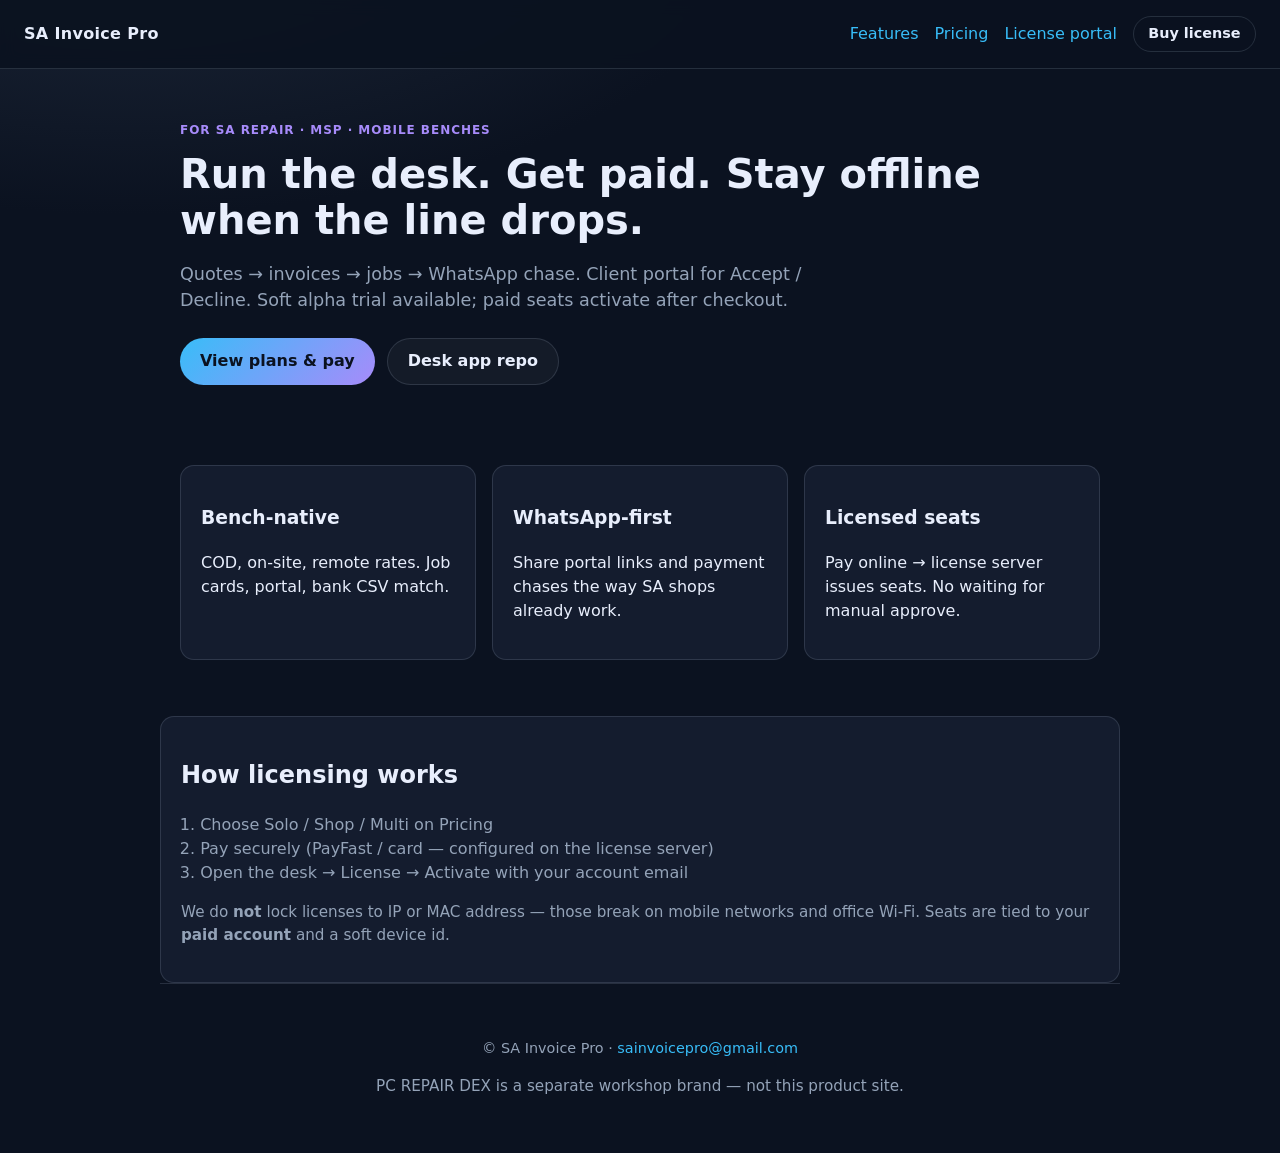
==== index.html @ 4b55625b "feat: SA Invoice Pro marketing site + pricing → payment portal scaffold" ====
<!DOCTYPE html>
<html lang="en-ZA">
<head>
  <meta charset="utf-8" />
  <meta name="viewport" content="width=device-width, initial-scale=1" />
  <title>SA Invoice Pro — Desk software for SA IT &amp; repair shops</title>
  <meta name="description" content="Invoices, jobs, WhatsApp-first collections, client portal. Built for Southern African repair and MSP benches." />
  <link rel="stylesheet" href="styles.css" />
</head>
<body>
  <header class="nav">
    <a class="brand" href="/">SA Invoice Pro</a>
    <nav>
      <a href="#features">Features</a>
      <a href="pricing.html">Pricing</a>
      <a href="https://sa-invoice-license.onrender.com/" rel="noopener">License portal</a>
      <a class="btn btn-sm" href="pricing.html">Buy license</a>
    </nav>
  </header>

  <main>
    <section class="hero">
      <p class="eyebrow">For SA repair · MSP · mobile benches</p>
      <h1>Run the desk. Get paid. Stay offline when the line drops.</h1>
      <p class="lead">
        Quotes → invoices → jobs → WhatsApp chase. Client portal for Accept / Decline.
        Soft alpha trial available; paid seats activate after checkout.
      </p>
      <div class="cta-row">
        <a class="btn btn-primary" href="pricing.html">View plans &amp; pay</a>
        <a class="btn btn-ghost" href="https://github.com/dexter187gold/sa-invoice-pro" rel="noopener">Desk app repo</a>
      </div>
    </section>

    <section id="features" class="grid3">
      <article>
        <h3>Bench-native</h3>
        <p>COD, on-site, remote rates. Job cards, portal, bank CSV match.</p>
      </article>
      <article>
        <h3>WhatsApp-first</h3>
        <p>Share portal links and payment chases the way SA shops already work.</p>
      </article>
      <article>
        <h3>Licensed seats</h3>
        <p>Pay online → license server issues seats. No waiting for manual approve.</p>
      </article>
    </section>

    <section class="band">
      <h2>How licensing works</h2>
      <ol class="steps">
        <li>Choose Solo / Shop / Multi on Pricing</li>
        <li>Pay securely (PayFast / card — configured on the license server)</li>
        <li>Open the desk → License → Activate with your account email</li>
      </ol>
      <p class="muted">We do <strong>not</strong> lock licenses to IP or MAC address — those break on mobile networks and office Wi‑Fi. Seats are tied to your <strong>paid account</strong> and a soft device id.</p>
    </section>
  </main>

  <footer>
    <p>© SA Invoice Pro · <a href="mailto:sainvoicepro@gmail.com">sainvoicepro@gmail.com</a></p>
    <p class="muted">PC REPAIR DEX is a separate workshop brand — not this product site.</p>
  </footer>
</body>
</html>
---- styles.css ----
:root {
  --bg: #0b1220;
  --card: #141c2e;
  --text: #e8eefc;
  --muted: #94a3b8;
  --accent: #38bdf8;
  --accent2: #a78bfa;
  --ok: #34d399;
  --border: rgba(148, 163, 184, 0.2);
  --radius: 14px;
  font-family: "Segoe UI", system-ui, -apple-system, sans-serif;
}
* { box-sizing: border-box; }
body {
  margin: 0;
  background: radial-gradient(1200px 600px at 10% -10%, #1e293b 0%, var(--bg) 55%);
  color: var(--text);
  line-height: 1.5;
  min-height: 100vh;
}
a { color: var(--accent); text-decoration: none; }
a:hover { text-decoration: underline; }
.nav {
  display: flex;
  justify-content: space-between;
  align-items: center;
  padding: 1rem 1.5rem;
  border-bottom: 1px solid var(--border);
  position: sticky;
  top: 0;
  background: rgba(11, 18, 32, 0.9);
  backdrop-filter: blur(8px);
  z-index: 10;
}
.brand { font-weight: 800; color: var(--text); letter-spacing: 0.02em; }
.nav nav { display: flex; gap: 1rem; align-items: center; flex-wrap: wrap; }
.hero, .pricing, .band, .grid3, footer {
  max-width: 960px;
  margin: 0 auto;
  padding: 2.5rem 1.25rem;
}
.eyebrow { color: var(--accent2); font-weight: 600; text-transform: uppercase; font-size: 0.75rem; letter-spacing: 0.08em; }
h1 { font-size: clamp(1.75rem, 4vw, 2.5rem); line-height: 1.15; margin: 0.5rem 0 1rem; }
.lead { color: var(--muted); font-size: 1.1rem; max-width: 40rem; }
.cta-row { display: flex; gap: 0.75rem; flex-wrap: wrap; margin-top: 1.5rem; }
.btn {
  display: inline-flex; align-items: center; justify-content: center;
  border-radius: 999px; padding: 0.65rem 1.25rem; font-weight: 700;
  border: 1px solid var(--border); cursor: pointer; color: var(--text);
  background: transparent; text-decoration: none;
}
.btn:hover { text-decoration: none; filter: brightness(1.08); }
.btn-primary { background: linear-gradient(135deg, var(--accent), var(--accent2)); border: none; color: #0b1220; }
.btn-ghost { background: rgba(255,255,255,0.04); }
.btn-sm { padding: 0.4rem 0.9rem; font-size: 0.9rem; }
.grid3 {
  display: grid;
  grid-template-columns: repeat(auto-fit, minmax(200px, 1fr));
  gap: 1rem;
}
.grid3 article, .plan, .band {
  background: var(--card);
  border: 1px solid var(--border);
  border-radius: var(--radius);
  padding: 1.25rem;
}
.band { margin-top: 1rem; }
.steps { padding-left: 1.2rem; color: var(--muted); }
.muted { color: var(--muted); font-size: 0.95rem; }
.center { text-align: center; }
.plans {
  display: grid;
  grid-template-columns: repeat(auto-fit, minmax(220px, 1fr));
  gap: 1rem;
  margin: 2rem 0;
}
.plan { position: relative; }
.plan.recommended { border-color: var(--ok); box-shadow: 0 0 0 1px rgba(52, 211, 153, 0.25); }
.badge {
  position: absolute; top: 0.75rem; right: 0.75rem;
  background: rgba(52, 211, 153, 0.2); color: var(--ok);
  font-size: 0.7rem; font-weight: 800; padding: 0.2rem 0.5rem; border-radius: 999px;
}
.price { font-size: 1.75rem; font-weight: 800; margin: 0.5rem 0; }
.price span { font-size: 0.9rem; color: var(--muted); font-weight: 600; }
.plan ul { color: var(--muted); padding-left: 1.1rem; min-height: 6rem; }
.plan .btn { width: 100%; margin-top: 0.5rem; }
footer { border-top: 1px solid var(--border); text-align: center; color: var(--muted); font-size: 0.9rem; }
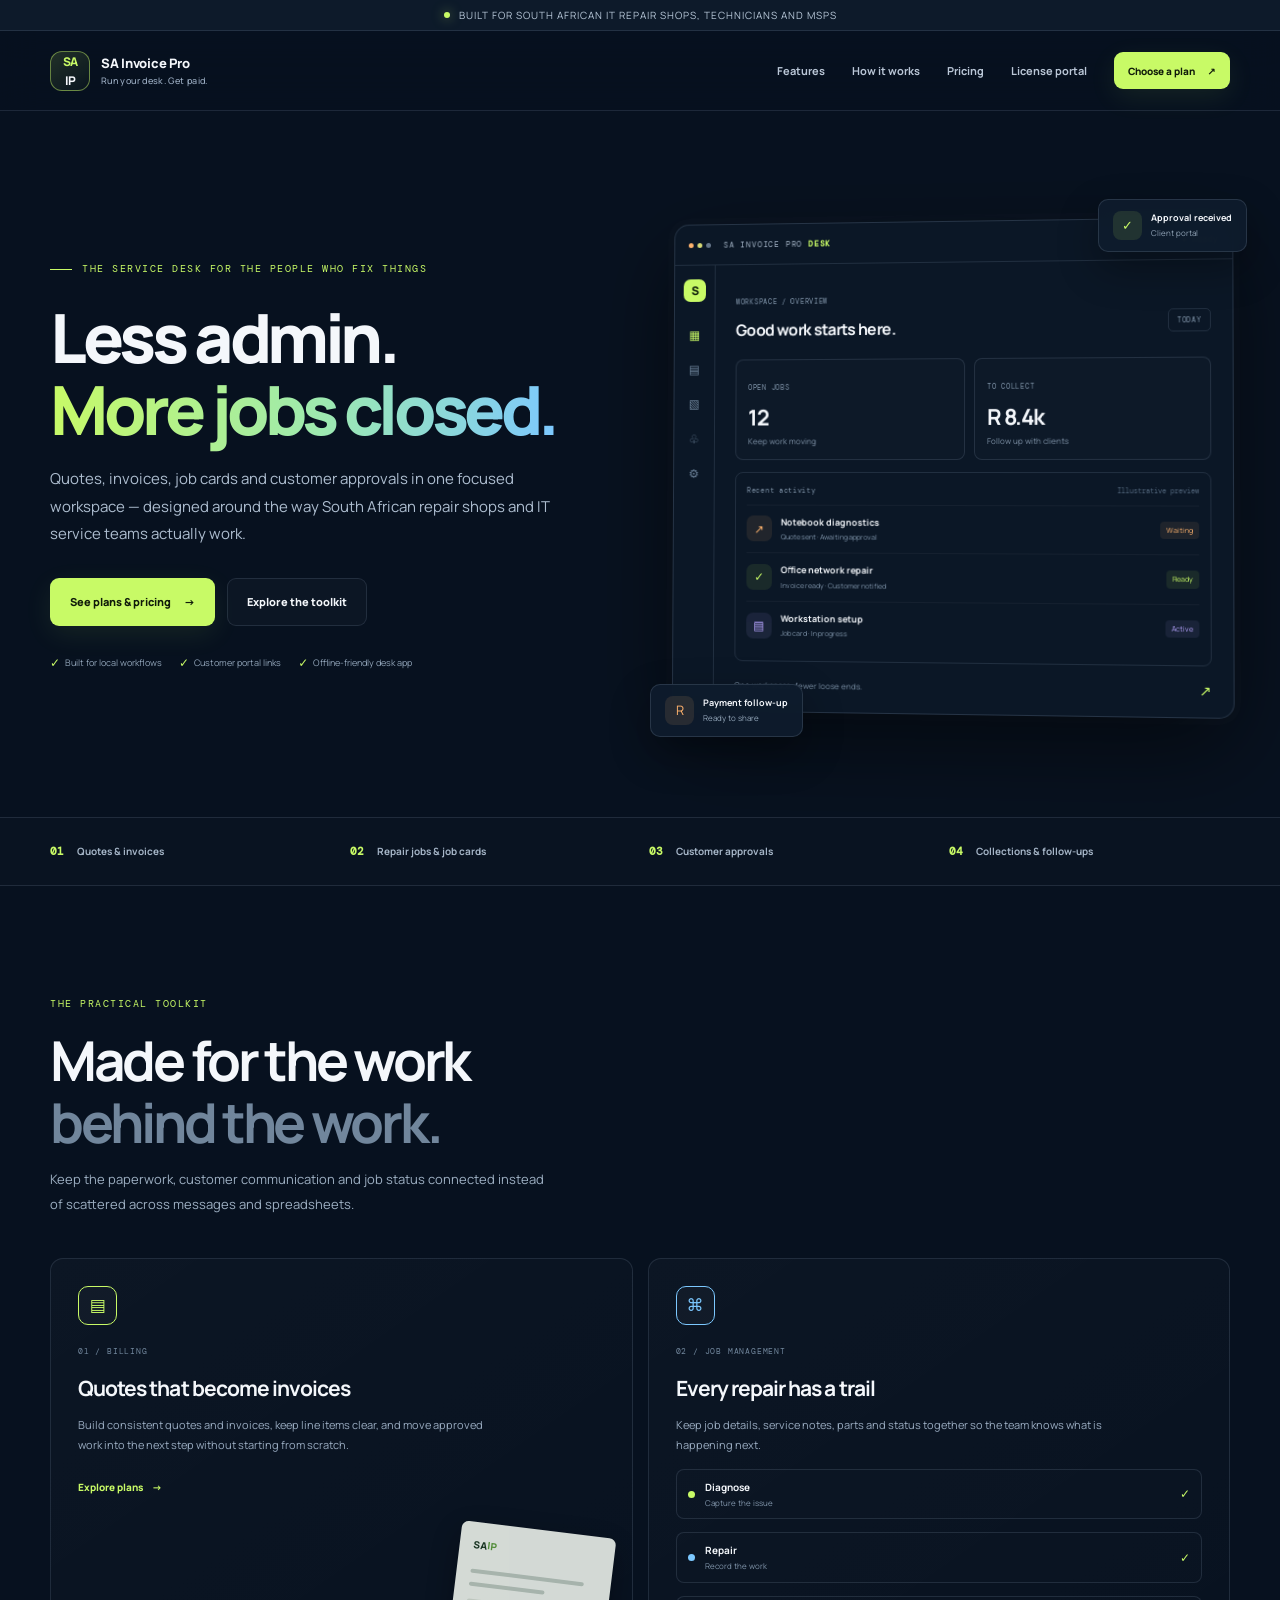
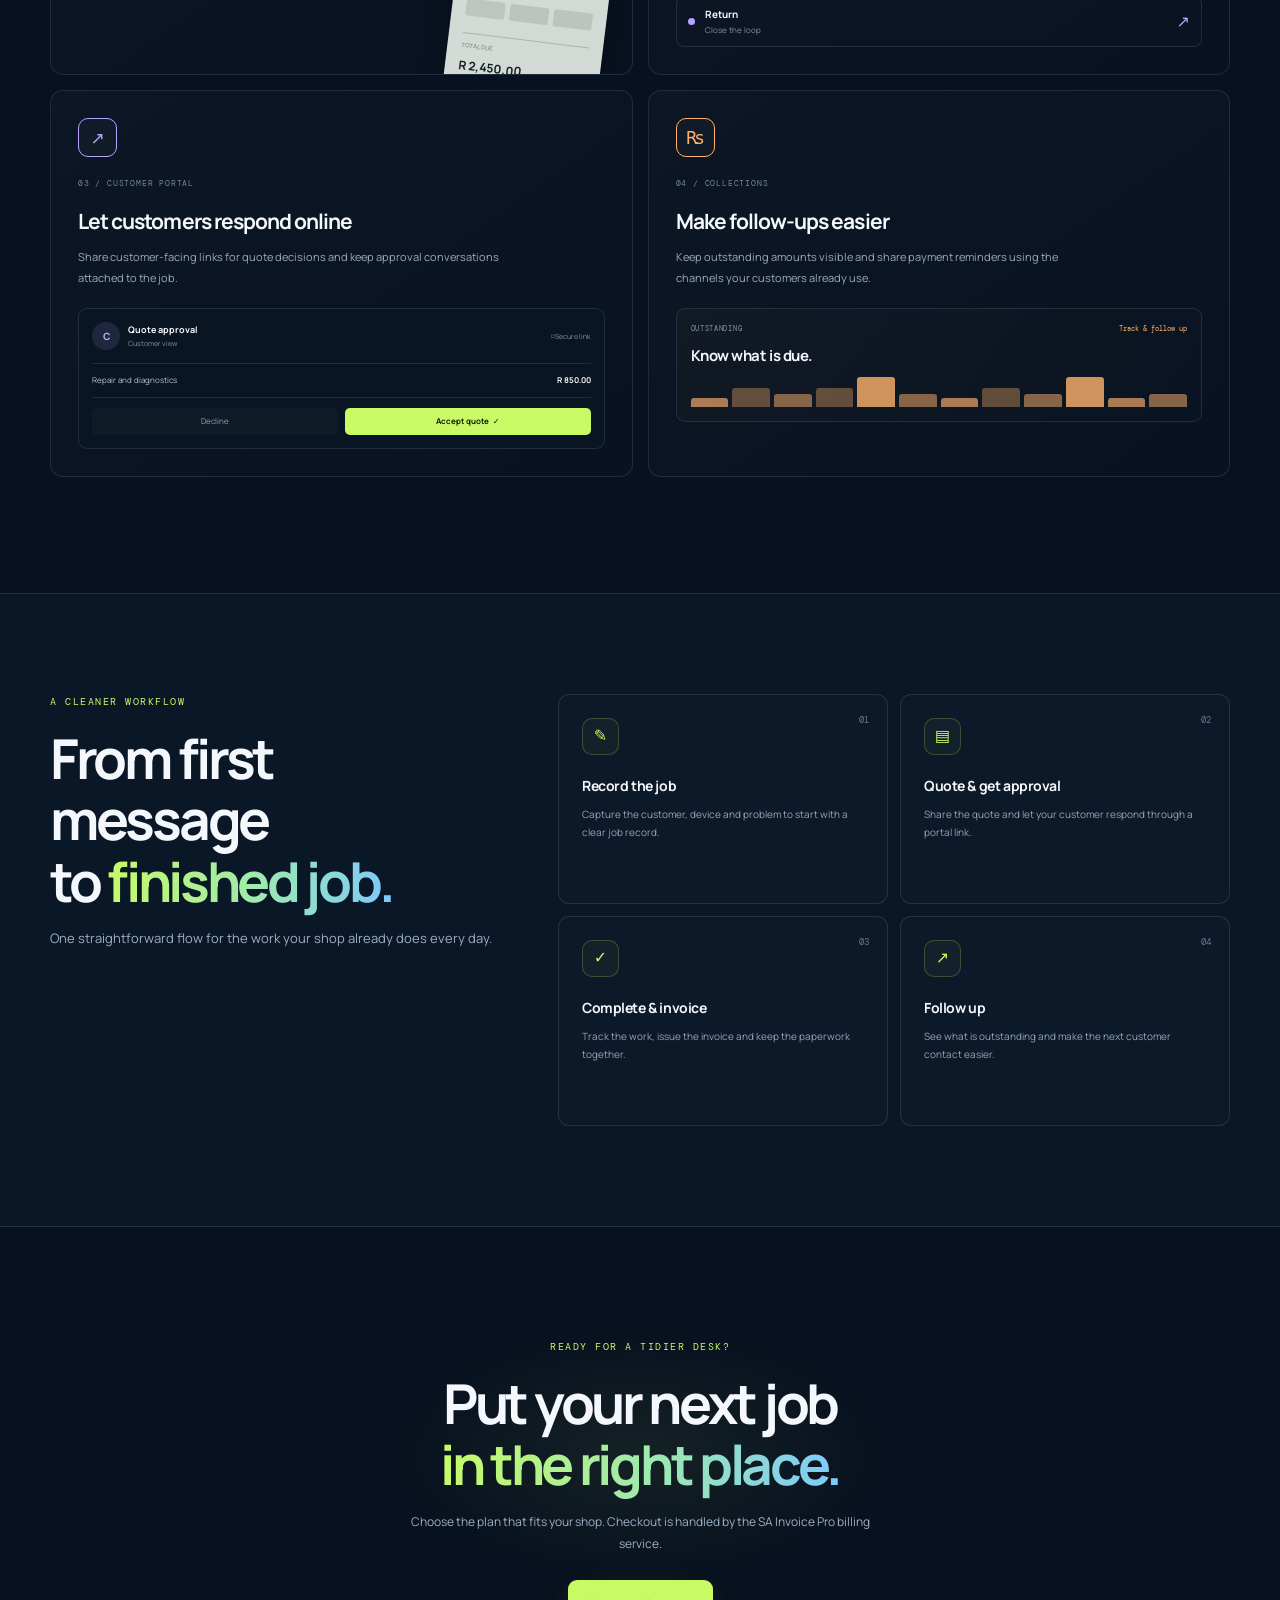
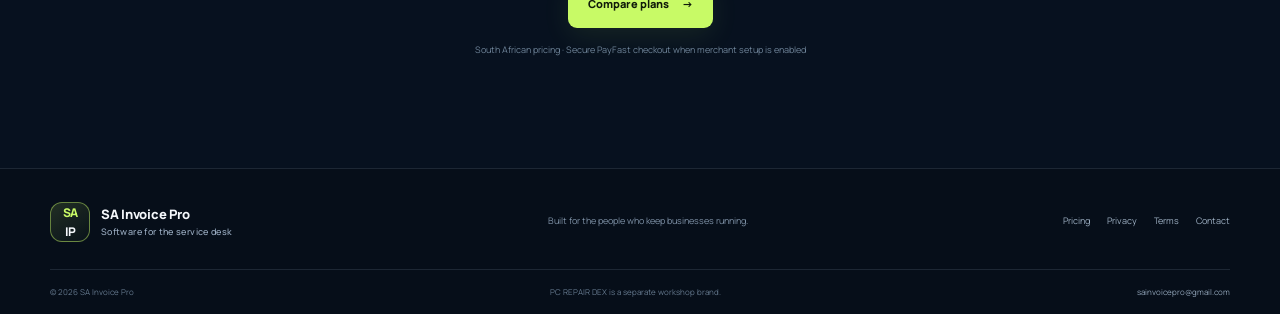
==== commit e43ebc18: "feat(website): rebuild marketing site and PayFast checkout flow" ====
--- a/index.html
+++ b/index.html
@@ -1,66 +1,68 @@
-<!DOCTYPE html>
+<!doctype html>
 <html lang="en-ZA">
 <head>
-  <meta charset="utf-8" />
-  <meta name="viewport" content="width=device-width, initial-scale=1" />
-  <title>SA Invoice Pro — Desk software for SA IT &amp; repair shops</title>
-  <meta name="description" content="Invoices, jobs, WhatsApp-first collections, client portal. Built for Southern African repair and MSP benches." />
-  <link rel="stylesheet" href="styles.css" />
+  <meta charset="utf-8">
+  <meta name="viewport" content="width=device-width, initial-scale=1">
+  <meta name="theme-color" content="#07111f">
+  <title>SA Invoice Pro — Invoicing and job management for South African IT businesses</title>
+  <meta name="description" content="Quotes, invoices, repair jobs, client approvals and payment follow-ups in one practical desk app for South African IT repair shops and MSPs.">
+  <meta property="og:title" content="SA Invoice Pro — Run your desk. Get paid.">
+  <meta property="og:description" content="Invoicing and job management built for South African repair shops, technicians and MSPs.">
+  <link rel="canonical" href="https://sa-invoice.pages.dev/">
+  <link rel="stylesheet" href="styles.css">
+  <script defer src="site.js"></script>
 </head>
 <body>
-  <header class="nav">
-    <a class="brand" href="/">SA Invoice Pro</a>
-    <nav>
-      <a href="#features">Features</a>
-      <a href="pricing.html">Pricing</a>
-      <a href="https://sa-invoice-license.onrender.com/" rel="noopener">License portal</a>
-      <a class="btn btn-sm" href="pricing.html">Buy license</a>
+  <div class="announcement"><span class="pulse"></span> Built for South African IT repair shops, technicians and MSPs</div>
+  <header class="site-header">
+    <a class="brand" href="/" aria-label="SA Invoice Pro home"><span class="brand-mark">SA<span>IP</span></span><span class="brand-copy">SA Invoice Pro<small>Run your desk. Get paid.</small></span></a>
+    <button class="menu-toggle" aria-label="Open navigation" aria-expanded="false" aria-controls="site-nav">☰</button>
+    <nav class="site-nav" id="site-nav">
+      <a href="#features">Features</a><a href="#workflow">How it works</a><a href="pricing.html">Pricing</a>
+      <a href="https://sa-invoice-license.onrender.com/" target="_blank" rel="noopener">License portal</a>
+      <a class="button button-small button-primary" href="pricing.html">Choose a plan <span aria-hidden="true">↗</span></a>
     </nav>
   </header>
-
   <main>
-    <section class="hero">
-      <p class="eyebrow">For SA repair · MSP · mobile benches</p>
-      <h1>Run the desk. Get paid. Stay offline when the line drops.</h1>
-      <p class="lead">
-        Quotes → invoices → jobs → WhatsApp chase. Client portal for Accept / Decline.
-        Soft alpha trial available; paid seats activate after checkout.
-      </p>
-      <div class="cta-row">
-        <a class="btn btn-primary" href="pricing.html">View plans &amp; pay</a>
-        <a class="btn btn-ghost" href="https://github.com/dexter187gold/sa-invoice-pro" rel="noopener">Desk app repo</a>
+    <section class="hero section-wrap">
+      <div class="hero-copy">
+        <div class="eyebrow"><span class="eyebrow-line"></span> The service desk for the people who fix things</div>
+        <h1>Less admin.<br><span class="gradient-text">More jobs closed.</span></h1>
+        <p class="hero-lead">Quotes, invoices, job cards and customer approvals in one focused workspace — designed around the way South African repair shops and IT service teams actually work.</p>
+        <div class="hero-actions"><a class="button button-primary" href="pricing.html">See plans &amp; pricing <span aria-hidden="true">→</span></a><a class="button button-secondary" href="#features">Explore the toolkit</a></div>
+        <div class="trust-row"><span><i class="check">✓</i> Built for local workflows</span><span><i class="check">✓</i> Customer portal links</span><span><i class="check">✓</i> Offline-friendly desk app</span></div>
+      </div>
+      <div class="hero-visual" aria-label="Illustration of the SA Invoice Pro workflow">
+        <div class="visual-glow"></div>
+        <div class="dashboard-window">
+          <div class="window-top"><div class="window-dots"><i></i><i></i><i></i></div><span>SA INVOICE PRO <b>DESK</b></span><span class="online-dot">● Ready</span></div>
+          <div class="dashboard-body">
+            <div class="dash-sidebar"><div class="mini-logo">S</div><span class="side-active">▦</span><span>▤</span><span>▧</span><span>♧</span><span>⚙</span></div>
+            <div class="dash-content">
+              <div class="dash-heading"><div><small>WORKSPACE / OVERVIEW</small><h3>Good work starts here.</h3></div><span class="dash-date">TODAY</span></div>
+              <div class="metric-grid"><div class="metric"><small>OPEN JOBS</small><strong>12</strong><span class="metric-note">Keep work moving</span></div><div class="metric"><small>TO COLLECT</small><strong>R 8.4k</strong><span class="metric-note">Follow up with clients</span></div></div>
+              <div class="job-panel"><div class="job-panel-title">Recent activity <span>Illustrative preview</span></div><div class="job-row"><span class="job-icon">↗</span><div><b>Notebook diagnostics</b><small>Quote sent · Awaiting approval</small></div><span class="status-pill status-wait">Waiting</span></div><div class="job-row"><span class="job-icon job-icon-green">✓</span><div><b>Office network repair</b><small>Invoice ready · Customer notified</small></div><span class="status-pill status-done">Ready</span></div><div class="job-row"><span class="job-icon job-icon-purple">▤</span><div><b>Workstation setup</b><small>Job card · In progress</small></div><span class="status-pill status-live">Active</span></div></div>
+              <div class="dash-footer"><span>One workspace, fewer loose ends.</span><span class="footer-spark">↗</span></div>
+            </div>
+          </div>
+        </div>
+        <div class="floating-note note-top"><span class="float-icon">✓</span><span><b>Approval received</b><small>Client portal</small></span></div>
+        <div class="floating-note note-bottom"><span class="float-icon float-icon-orange">R</span><span><b>Payment follow-up</b><small>Ready to share</small></span></div>
       </div>
     </section>
-
-    <section id="features" class="grid3">
-      <article>
-        <h3>Bench-native</h3>
-        <p>COD, on-site, remote rates. Job cards, portal, bank CSV match.</p>
-      </article>
-      <article>
-        <h3>WhatsApp-first</h3>
-        <p>Share portal links and payment chases the way SA shops already work.</p>
-      </article>
-      <article>
-        <h3>Licensed seats</h3>
-        <p>Pay online → license server issues seats. No waiting for manual approve.</p>
-      </article>
+    <section class="proof-strip"><div><strong>01</strong><span>Quotes &amp; invoices</span></div><div><strong>02</strong><span>Repair jobs &amp; job cards</span></div><div><strong>03</strong><span>Customer approvals</span></div><div><strong>04</strong><span>Collections &amp; follow-ups</span></div></section>
+    <section class="section-wrap section-block" id="features">
+      <div class="section-heading"><div class="eyebrow">The practical toolkit</div><h2>Made for the work<br><span class="muted-heading">behind the work.</span></h2><p>Keep the paperwork, customer communication and job status connected instead of scattered across messages and spreadsheets.</p></div>
+      <div class="feature-grid">
+        <article class="feature-card feature-featured"><div class="feature-icon icon-lime">▤</div><div class="feature-kicker">01 / BILLING</div><h3>Quotes that become invoices</h3><p>Build consistent quotes and invoices, keep line items clear, and move approved work into the next step without starting from scratch.</p><a href="pricing.html">Explore plans <span>→</span></a><div class="feature-art invoice-art"><div class="invoice-paper"><div class="paper-brand">SA<span>IP</span></div><div class="paper-line long"></div><div class="paper-line"></div><div class="paper-row"><i></i><i></i><i></i></div><div class="paper-total"><small>TOTAL DUE</small><b>R 2,450.00</b></div></div></div></article>
+        <article class="feature-card"><div class="feature-icon icon-blue">⌘</div><div class="feature-kicker">02 / JOB MANAGEMENT</div><h3>Every repair has a trail</h3><p>Keep job details, service notes, parts and status together so the team knows what is happening next.</p><div class="mini-workflow"><span class="workflow-dot"></span><div><b>Diagnose</b><small>Capture the issue</small></div><span class="workflow-check">✓</span></div><div class="mini-workflow"><span class="workflow-dot dot-blue"></span><div><b>Repair</b><small>Record the work</small></div><span class="workflow-check">✓</span></div><div class="mini-workflow"><span class="workflow-dot dot-purple"></span><div><b>Return</b><small>Close the loop</small></div><span class="workflow-arrow">↗</span></div></article>
+        <article class="feature-card"><div class="feature-icon icon-purple">↗</div><div class="feature-kicker">03 / CUSTOMER PORTAL</div><h3>Let customers respond online</h3><p>Share customer-facing links for quote decisions and keep approval conversations attached to the job.</p><div class="portal-preview"><div class="portal-top"><span class="portal-avatar">C</span><div><b>Quote approval</b><small>Customer view</small></div><span class="portal-lock">⌑ Secure link</span></div><div class="portal-choice"><span>Repair and diagnostics</span><b>R 850.00</b></div><div class="portal-buttons"><span>Decline</span><strong>Accept quote&nbsp; ✓</strong></div></div></article>
+        <article class="feature-card"><div class="feature-icon icon-orange">₨</div><div class="feature-kicker">04 / COLLECTIONS</div><h3>Make follow-ups easier</h3><p>Keep outstanding amounts visible and share payment reminders using the channels your customers already use.</p><div class="collection-card"><div class="collection-label"><span>OUTSTANDING</span><span class="collection-trend">Track &amp; follow up</span></div><b>Know what is due.</b><div class="collection-bars"><i></i><i></i><i></i><i></i><i></i><i></i><i></i><i></i><i></i><i></i><i></i><i></i></div></div></article>
+      </div>
     </section>
-
-    <section class="band">
-      <h2>How licensing works</h2>
-      <ol class="steps">
-        <li>Choose Solo / Shop / Multi on Pricing</li>
-        <li>Pay securely (PayFast / card — configured on the license server)</li>
-        <li>Open the desk → License → Activate with your account email</li>
-      </ol>
-      <p class="muted">We do <strong>not</strong> lock licenses to IP or MAC address — those break on mobile networks and office Wi‑Fi. Seats are tied to your <strong>paid account</strong> and a soft device id.</p>
-    </section>
+    <section class="workflow-section" id="workflow"><div class="section-wrap workflow-inner"><div class="section-heading"><div class="eyebrow">A cleaner workflow</div><h2>From first message<br>to <span class="gradient-text">finished job.</span></h2><p>One straightforward flow for the work your shop already does every day.</p></div><div class="workflow-steps"><article><span class="step-number">01</span><div class="step-icon">✎</div><h3>Record the job</h3><p>Capture the customer, device and problem to start with a clear job record.</p></article><article><span class="step-number">02</span><div class="step-icon">▤</div><h3>Quote &amp; get approval</h3><p>Share the quote and let your customer respond through a portal link.</p></article><article><span class="step-number">03</span><div class="step-icon">✓</div><h3>Complete &amp; invoice</h3><p>Track the work, issue the invoice and keep the paperwork together.</p></article><article><span class="step-number">04</span><div class="step-icon">↗</div><h3>Follow up</h3><p>See what is outstanding and make the next customer contact easier.</p></article></div></div></section>
+    <section class="section-wrap closing-cta"><div class="cta-orb"></div><div class="eyebrow">Ready for a tidier desk?</div><h2>Put your next job<br><span class="gradient-text">in the right place.</span></h2><p>Choose the plan that fits your shop. Checkout is handled by the SA Invoice Pro billing service.</p><a class="button button-primary" href="pricing.html">Compare plans <span>→</span></a><small>South African pricing · Secure PayFast checkout when merchant setup is enabled</small></section>
   </main>
-
-  <footer>
-    <p>© SA Invoice Pro · <a href="mailto:sainvoicepro@gmail.com">sainvoicepro@gmail.com</a></p>
-    <p class="muted">PC REPAIR DEX is a separate workshop brand — not this product site.</p>
-  </footer>
+  <footer class="site-footer"><div class="footer-main"><a class="brand" href="/"><span class="brand-mark">SA<span>IP</span></span><span class="brand-copy">SA Invoice Pro<small>Software for the service desk</small></span></a><p>Built for the people who keep businesses running.</p><div class="footer-links"><a href="pricing.html">Pricing</a><a href="privacy.html">Privacy</a><a href="terms.html">Terms</a><a href="mailto:sainvoicepro@gmail.com">Contact</a></div></div><div class="footer-bottom"><span>© <span data-year></span> SA Invoice Pro</span><span>PC REPAIR DEX is a separate workshop brand.</span><a href="mailto:sainvoicepro@gmail.com">sainvoicepro@gmail.com</a></div></footer>
 </body>
-</html>
+</html>
--- a/styles.css
+++ b/styles.css
@@ -1,88 +1,3 @@
-:root {
-  --bg: #0b1220;
-  --card: #141c2e;
-  --text: #e8eefc;
-  --muted: #94a3b8;
-  --accent: #38bdf8;
-  --accent2: #a78bfa;
-  --ok: #34d399;
-  --border: rgba(148, 163, 184, 0.2);
-  --radius: 14px;
-  font-family: "Segoe UI", system-ui, -apple-system, sans-serif;
-}
-* { box-sizing: border-box; }
-body {
-  margin: 0;
-  background: radial-gradient(1200px 600px at 10% -10%, #1e293b 0%, var(--bg) 55%);
-  color: var(--text);
-  line-height: 1.5;
-  min-height: 100vh;
-}
-a { color: var(--accent); text-decoration: none; }
-a:hover { text-decoration: underline; }
-.nav {
-  display: flex;
-  justify-content: space-between;
-  align-items: center;
-  padding: 1rem 1.5rem;
-  border-bottom: 1px solid var(--border);
-  position: sticky;
-  top: 0;
-  background: rgba(11, 18, 32, 0.9);
-  backdrop-filter: blur(8px);
-  z-index: 10;
-}
-.brand { font-weight: 800; color: var(--text); letter-spacing: 0.02em; }
-.nav nav { display: flex; gap: 1rem; align-items: center; flex-wrap: wrap; }
-.hero, .pricing, .band, .grid3, footer {
-  max-width: 960px;
-  margin: 0 auto;
-  padding: 2.5rem 1.25rem;
-}
-.eyebrow { color: var(--accent2); font-weight: 600; text-transform: uppercase; font-size: 0.75rem; letter-spacing: 0.08em; }
-h1 { font-size: clamp(1.75rem, 4vw, 2.5rem); line-height: 1.15; margin: 0.5rem 0 1rem; }
-.lead { color: var(--muted); font-size: 1.1rem; max-width: 40rem; }
-.cta-row { display: flex; gap: 0.75rem; flex-wrap: wrap; margin-top: 1.5rem; }
-.btn {
-  display: inline-flex; align-items: center; justify-content: center;
-  border-radius: 999px; padding: 0.65rem 1.25rem; font-weight: 700;
-  border: 1px solid var(--border); cursor: pointer; color: var(--text);
-  background: transparent; text-decoration: none;
-}
-.btn:hover { text-decoration: none; filter: brightness(1.08); }
-.btn-primary { background: linear-gradient(135deg, var(--accent), var(--accent2)); border: none; color: #0b1220; }
-.btn-ghost { background: rgba(255,255,255,0.04); }
-.btn-sm { padding: 0.4rem 0.9rem; font-size: 0.9rem; }
-.grid3 {
-  display: grid;
-  grid-template-columns: repeat(auto-fit, minmax(200px, 1fr));
-  gap: 1rem;
-}
-.grid3 article, .plan, .band {
-  background: var(--card);
-  border: 1px solid var(--border);
-  border-radius: var(--radius);
-  padding: 1.25rem;
-}
-.band { margin-top: 1rem; }
-.steps { padding-left: 1.2rem; color: var(--muted); }
-.muted { color: var(--muted); font-size: 0.95rem; }
-.center { text-align: center; }
-.plans {
-  display: grid;
-  grid-template-columns: repeat(auto-fit, minmax(220px, 1fr));
-  gap: 1rem;
-  margin: 2rem 0;
-}
-.plan { position: relative; }
-.plan.recommended { border-color: var(--ok); box-shadow: 0 0 0 1px rgba(52, 211, 153, 0.25); }
-.badge {
-  position: absolute; top: 0.75rem; right: 0.75rem;
-  background: rgba(52, 211, 153, 0.2); color: var(--ok);
-  font-size: 0.7rem; font-weight: 800; padding: 0.2rem 0.5rem; border-radius: 999px;
-}
-.price { font-size: 1.75rem; font-weight: 800; margin: 0.5rem 0; }
-.price span { font-size: 0.9rem; color: var(--muted); font-weight: 600; }
-.plan ul { color: var(--muted); padding-left: 1.1rem; min-height: 6rem; }
-.plan .btn { width: 100%; margin-top: 0.5rem; }
-footer { border-top: 1px solid var(--border); text-align: center; color: var(--muted); font-size: 0.9rem; }
+@import url('https://fonts.googleapis.com/css2?family=DM+Mono:wght@400;500&family=Manrope:wght@400;500;600;700;800&display=swap');
+:root{color-scheme:dark;--bg:#07111f;--bg2:#0a1727;--panel:#0e1c2d;--panel2:#112238;--line:rgba(169,193,220,.14);--text:#f4f7fb;--muted:#9badc2;--lime:#c8fa66;--blue:#7cc8ff;--purple:#b7a4ff;--orange:#ffb36d;--max:1180px}*{box-sizing:border-box}html{scroll-behavior:smooth;scroll-padding-top:90px}body{margin:0;background:var(--bg);color:var(--text);font-family:Manrope,system-ui,-apple-system,sans-serif;line-height:1.6;-webkit-font-smoothing:antialiased}a{color:inherit;text-decoration:none}button,input{font:inherit}button,a{-webkit-tap-highlight-color:transparent}.announcement{min-height:31px;display:flex;justify-content:center;align-items:center;gap:9px;padding:6px 14px;background:#0d1a2a;border-bottom:1px solid var(--line);font-size:10px;letter-spacing:.1em;text-transform:uppercase;color:#b8c8d9}.pulse{height:6px;width:6px;border-radius:50%;background:var(--lime);box-shadow:0 0 12px #c8fa6690}.site-header{height:80px;padding:0 max(24px,calc((100vw - var(--max))/2));display:flex;align-items:center;justify-content:space-between;border-bottom:1px solid var(--line);position:sticky;top:0;z-index:20;background:#07111feF;backdrop-filter:blur(18px)}.brand{display:inline-flex;align-items:center;gap:11px;min-width:max-content}.brand-mark{width:40px;height:40px;display:grid;place-items:center;border:1px solid #c8fa6675;border-radius:12px;background:linear-gradient(145deg,#c8fa6624,#c8fa6605);font-size:12px;font-weight:800;letter-spacing:-.08em;color:var(--lime)}.brand-mark span{color:#f4f7fb}.brand-copy{font-weight:800;font-size:13px;line-height:1.25;letter-spacing:-.02em}.brand-copy small{display:block;font-size:9px;font-weight:500;letter-spacing:.04em;color:var(--muted);margin-top:4px}.site-nav{display:flex;align-items:center;gap:27px;font-size:11px;font-weight:700;color:#bac7d7}.site-nav>a:not(.button):hover,.site-nav .nav-current{color:var(--lime)}.menu-toggle{display:none;color:var(--text);background:transparent;border:1px solid var(--line);border-radius:9px;padding:7px 10px}.section-wrap{width:min(var(--max),calc(100% - 48px));margin-inline:auto}.hero{min-height:610px;padding-top:84px;padding-bottom:78px;display:grid;grid-template-columns:1.03fr 1fr;gap:40px;align-items:center}.hero-copy{position:relative;z-index:2}.eyebrow{display:flex;align-items:center;gap:10px;color:var(--lime);font-family:'DM Mono',monospace;font-size:10px;text-transform:uppercase;letter-spacing:.15em}.eyebrow-line{display:inline-block;width:22px;height:1px;background:var(--lime)}h1,h2,h3,p{margin-top:0}.hero h1,.pricing-hero h1{font-size:clamp(44px,5.3vw,72px);line-height:1.05;letter-spacing:-.065em;margin:25px 0 20px;font-weight:800}.gradient-text{background:linear-gradient(95deg,var(--lime),#9de9b0 54%,var(--blue));-webkit-background-clip:text;background-clip:text;color:transparent}.hero-lead{max-width:500px;font-size:15px;line-height:1.85;color:#adbdcf}.hero-actions{display:flex;flex-wrap:wrap;gap:12px;margin:30px 0 27px}.button{display:inline-flex;align-items:center;justify-content:center;gap:13px;min-height:48px;padding:0 19px;border:1px solid transparent;border-radius:9px;font-size:11px;font-weight:800;cursor:pointer;transition:transform .18s ease,border-color .18s ease,background .18s ease}.button:hover{transform:translateY(-2px)}.button-primary{color:#101b0a;background:var(--lime);box-shadow:0 8px 28px #c8fa6615}.button-primary:hover{background:#d8ff8e}.button-secondary{background:#ffffff06;border-color:var(--line);color:var(--text)}.button-secondary:hover{border-color:#c8fa6675;background:#c8fa660a}.button-small{min-height:37px;padding:0 13px;font-size:10px}.button-full{width:100%;justify-content:space-between}.trust-row{display:flex;gap:17px;flex-wrap:wrap;color:#91a4b8;font-size:9px}.trust-row span{display:flex;align-items:center;gap:5px}.check{font-style:normal;color:var(--lime);font-size:12px}.hero-visual{position:relative;min-width:0;padding:25px 0}.visual-glow{position:absolute;inset:8% 3%;background:radial-gradient(ellipse at 50% 45%,#9bdc6b1e,transparent 68%);filter:blur(18px)}.dashboard-window{position:relative;z-index:1;overflow:hidden;border:1px solid #90a9c533;border-radius:15px;background:#0b1726;box-shadow:0 30px 90px #0008,0 0 0 6px #ffffff03;transform:perspective(1200px) rotateY(-4deg) rotateX(1deg)}.window-top{height:41px;padding:0 14px;display:flex;align-items:center;gap:13px;border-bottom:1px solid var(--line);font-family:'DM Mono',monospace;font-size:8px;letter-spacing:.1em;color:#a4b4c6}.window-top b{color:var(--lime)}.window-dots{display:flex;gap:4px}.window-dots i{width:5px;height:5px;border-radius:50%;background:#647589}.window-dots i:first-child{background:#ffb36d}.window-dots i:nth-child(2){background:#d6d976}.online-dot{margin-left:auto;color:var(--lime);font-size:8px;letter-spacing:0}.dashboard-body{display:grid;grid-template-columns:42px 1fr;min-height:310px}.dash-sidebar{padding:14px 0;display:flex;align-items:center;flex-direction:column;gap:16px;border-right:1px solid var(--line);color:#6e849b;font-size:12px}.mini-logo{display:grid;place-items:center;width:23px;height:23px;border-radius:7px;background:var(--lime);color:#11210a;font-weight:900;margin-bottom:8px}.side-active{color:var(--lime)}.dash-content{padding:22px 21px 14px;min-width:0}.dash-heading{display:flex;justify-content:space-between;align-items:center;gap:8px}.dash-heading small,.metric small,.job-panel-title,.collection-label,.dash-date{font-family:'DM Mono',monospace;font-size:7px;letter-spacing:.1em;color:#8296ab}.dash-heading h3{font-size:16px;letter-spacing:-.04em;margin:6px 0 17px}.dash-date{padding:5px 8px;border:1px solid var(--line);border-radius:5px}.metric-grid{display:grid;grid-template-columns:1fr 1fr;gap:9px}.metric{padding:12px;border:1px solid var(--line);border-radius:8px;background:#ffffff03}.metric strong{display:block;font-size:22px;line-height:1.4;letter-spacing:-.06em;margin-top:5px}.metric-note{display:block;color:#8194a9;font-size:8px;margin-top:2px}.job-panel{margin-top:12px;border:1px solid var(--line);border-radius:8px;padding:12px 11px}.job-panel-title{display:flex;justify-content:space-between;margin-bottom:8px}.job-panel-title span{letter-spacing:0;color:#53677d}.job-row{display:flex;align-items:center;gap:9px;padding:10px 0;border-top:1px solid #ffffff0a}.job-icon{width:26px;height:26px;display:grid;place-items:center;border-radius:7px;background:#ffb36d18;color:var(--orange);font-size:12px}.job-icon-green{background:#c8fa6615;color:var(--lime)}.job-icon-purple{background:#b7a4ff18;color:var(--purple)}.job-row>div{min-width:0;flex:1}.job-row b{display:block;font-size:9px;font-weight:700}.job-row small{display:block;font-size:7px;color:#7f94aa;margin-top:2px}.status-pill{font-size:7px;padding:3px 6px;border-radius:4px;white-space:nowrap}.status-wait{background:#ffb36d15;color:var(--orange)}.status-done{background:#c8fa6615;color:var(--lime)}.status-live{background:#b7a4ff15;color:var(--purple)}.dash-footer{display:flex;justify-content:space-between;align-items:center;color:#7c91a6;font-size:8px;margin-top:13px}.footer-spark{color:var(--lime);font-size:14px}.floating-note{position:absolute;z-index:2;display:flex;align-items:center;gap:9px;padding:11px 14px;border:1px solid #a7bed42a;border-radius:10px;background:#0e1c2df2;box-shadow:0 16px 40px #0005;backdrop-filter:blur(12px)}.note-top{right:-17px;top:4px}.note-bottom{left:-18px;bottom:2px}.float-icon{display:grid;place-items:center;width:29px;height:29px;border-radius:8px;background:#c8fa661c;color:var(--lime);font-size:13px}.float-icon-orange{background:#ffb36d1c;color:var(--orange)}.floating-note b{display:block;font-size:9px}.floating-note small{display:block;color:#92a5b8;font-size:8px;margin-top:2px}.proof-strip{display:grid;grid-template-columns:repeat(4,1fr);border-block:1px solid var(--line);background:#ffffff02;padding:25px max(24px,calc((100vw - var(--max))/2));gap:18px}.proof-strip div{display:flex;align-items:center;gap:13px}.proof-strip strong{font-family:'DM Mono',monospace;color:var(--lime);font-size:11px}.proof-strip span{font-size:10px;color:#a5b5c7;font-weight:700}.section-block{padding-top:110px;padding-bottom:116px}.section-heading{max-width:600px}.section-heading h2,.closing-cta h2{font-size:clamp(36px,4.3vw,55px);line-height:1.12;letter-spacing:-.06em;margin:18px 0 14px}.muted-heading{color:#71869c}.section-heading>p{max-width:500px;color:#9dafc2;font-size:13px;line-height:1.85}.feature-grid{display:grid;grid-template-columns:repeat(2,minmax(0,1fr));gap:15px;margin-top:42px}.feature-card{position:relative;overflow:hidden;min-height:310px;padding:27px;border:1px solid var(--line);border-radius:13px;background:linear-gradient(145deg,#ffffff06,#ffffff02)}.feature-card h3{font-size:21px;letter-spacing:-.045em;margin:15px 0 9px;max-width:320px}.feature-card>p{position:relative;z-index:1;max-width:430px;color:#99abc0;font-size:11px;line-height:1.85}.feature-icon{display:grid;place-items:center;width:39px;height:39px;border:1px solid currentColor;border-radius:10px;font-size:17px;background:#ffffff06}.icon-lime{color:var(--lime)}.icon-blue{color:var(--blue)}.icon-purple{color:var(--purple)}.icon-orange{color:var(--orange)}.feature-kicker{margin-top:20px;font-family:'DM Mono',monospace;font-size:8px;letter-spacing:.1em;color:#72879d}.feature-card a{position:relative;z-index:2;display:inline-flex;gap:9px;margin-top:12px;font-size:10px;font-weight:800;color:var(--lime)}.feature-art{position:absolute;right:25px;bottom:-20px;width:155px;height:165px;opacity:.9;transform:rotate(7deg)}.invoice-paper{height:180px;background:#eaf0e9;color:#13221b;border-radius:7px;padding:14px;box-shadow:0 10px 30px #0005}.paper-brand{font-size:10px;font-weight:900;color:#1c3924}.paper-brand span{color:#5a9a3c}.paper-line{height:4px;width:60%;background:#b9c6bc;border-radius:2px;margin-top:9px}.paper-line.long{width:90%;margin-top:17px}.paper-row{display:flex;gap:5px;margin-top:13px}.paper-row i{display:block;height:17px;flex:1;background:#d1dacf;border-radius:2px}.paper-total{margin-top:17px;padding-top:8px;border-top:1px solid #bdc9bf}.paper-total small{display:block;font-size:6px;color:#718075}.paper-total b{font-size:12px}.mini-workflow{display:flex;align-items:center;gap:10px;margin-top:13px;padding:9px 11px;border:1px solid var(--line);border-radius:8px;background:#ffffff02}.workflow-dot{width:7px;height:7px;border-radius:50%;background:var(--lime)}.dot-blue{background:var(--blue)}.dot-purple{background:var(--purple)}.mini-workflow div{flex:1}.mini-workflow b{display:block;font-size:10px}.mini-workflow small{display:block;color:#8195aa;font-size:8px;margin-top:2px}.workflow-check{color:var(--lime);font-size:12px}.workflow-arrow{color:var(--purple)}.portal-preview{position:relative;z-index:1;margin-top:20px;padding:13px;border:1px solid var(--line);border-radius:9px;background:#0a1523}.portal-top{display:flex;align-items:center;gap:8px}.portal-avatar{display:grid;place-items:center;width:28px;height:28px;border-radius:50%;background:#b7a4ff20;color:var(--purple);font-size:10px;font-weight:800}.portal-top>div{flex:1}.portal-top b{display:block;font-size:9px}.portal-top small{display:block;font-size:7px;color:#7f93a8}.portal-lock{font-size:7px;color:#7f93a8}.portal-choice{display:flex;justify-content:space-between;gap:8px;margin-top:13px;padding:10px 0;border-block:1px solid var(--line);font-size:8px;color:#b4c2d0}.portal-choice b{color:var(--text)}.portal-buttons{display:flex;gap:7px;margin-top:10px;font-size:8px}.portal-buttons span,.portal-buttons strong{flex:1;text-align:center;padding:7px 3px;border-radius:5px;background:#ffffff06;color:#91a3b6}.portal-buttons strong{background:var(--lime);color:#14210b}.collection-card{margin-top:20px;padding:14px;border:1px solid var(--line);border-radius:9px;background:linear-gradient(120deg,#ffb36d08,#ffffff02)}.collection-label{display:flex;justify-content:space-between;gap:8px;font-size:7px}.collection-trend{color:var(--orange);letter-spacing:0}.collection-card>b{display:block;font-size:15px;margin-top:10px;letter-spacing:-.03em}.collection-bars{height:30px;display:flex;align-items:end;gap:4px;margin-top:9px}.collection-bars i{flex:1;border-radius:3px 3px 0 0;background:#ffb36d;opacity:.65;height:30%}.collection-bars i:nth-child(2n){height:65%;opacity:.35}.collection-bars i:nth-child(3n){height:46%;opacity:.5}.collection-bars i:nth-child(5n){height:100%;opacity:.8}.workflow-section{background:#0a1727;border-block:1px solid var(--line);padding:100px 0}.workflow-inner{display:grid;grid-template-columns:.8fr 1.2fr;gap:60px;align-items:start}.workflow-steps{display:grid;grid-template-columns:repeat(2,minmax(0,1fr));gap:12px}.workflow-steps article{position:relative;padding:23px;border:1px solid var(--line);border-radius:11px;background:#ffffff03;min-height:210px}.step-number{position:absolute;top:18px;right:18px;color:#657a91;font-family:'DM Mono',monospace;font-size:9px}.step-icon{display:grid;place-items:center;width:37px;height:37px;border-radius:10px;border:1px solid #c8fa6638;color:var(--lime);background:#c8fa6609;margin-bottom:20px}.workflow-steps h3{font-size:14px;margin-bottom:8px;letter-spacing:-.03em}.workflow-steps p{font-size:10px;line-height:1.8;color:#92a6bb;margin:0}.closing-cta{position:relative;overflow:hidden;text-align:center;padding-top:112px;padding-bottom:110px}.closing-cta .eyebrow{justify-content:center}.closing-cta h2{margin:18px auto 15px}.closing-cta>p{max-width:470px;margin:0 auto 25px;color:#9eafc2;font-size:12px;line-height:1.85}.closing-cta>small{display:block;margin-top:15px;color:#6f8499;font-size:9px}.cta-orb{position:absolute;z-index:-1;width:520px;height:260px;left:50%;top:42%;transform:translate(-50%,-50%);background:radial-gradient(ellipse,#c8fa6612,transparent 70%);pointer-events:none}.site-footer{border-top:1px solid var(--line);background:#060e19;padding:33px max(24px,calc((100vw - var(--max))/2)) 0}.footer-main{display:flex;align-items:center;justify-content:space-between;gap:25px;padding-bottom:27px}.footer-main>p{margin:0;color:#7f92a7;font-size:9px}.footer-links{display:flex;gap:17px;font-size:9px;color:#9dafc2}.footer-links a:hover,.footer-bottom a:hover{color:var(--lime)}.footer-bottom{display:flex;justify-content:space-between;align-items:center;gap:16px;flex-wrap:wrap;padding:16px 0;border-top:1px solid var(--line);font-size:8px;color:#65798e}.footer-bottom a{color:#91a4b8}.pricing-hero{padding-top:80px;padding-bottom:35px;text-align:center;max-width:780px}.pricing-hero .eyebrow{justify-content:center}.pricing-hero h1{font-size:clamp(42px,5vw,62px);margin-top:20px}.pricing-hero>p{max-width:570px;margin:0 auto;color:#a0b1c4;font-size:13px;line-height:1.85}.billing-note{display:flex;align-items:flex-start;gap:10px;text-align:left;margin:25px auto 0;padding:12px 14px;max-width:680px;border:1px solid #7cc8ff2c;border-radius:9px;background:#7cc8ff08;color:#9bb0c5;font-size:9px;line-height:1.8}.note-icon{flex:0 0 18px;display:grid;place-items:center;width:18px;height:18px;border-radius:50%;background:#7cc8ff19;color:var(--blue);font-size:11px;font-weight:800}.pricing-layout{padding-bottom:95px}.plans-grid{display:grid;grid-template-columns:repeat(3,minmax(0,1fr));gap:15px;align-items:stretch}.plan-card{position:relative;display:flex;flex-direction:column;padding:25px 22px 22px;border:1px solid var(--line);border-radius:13px;background:linear-gradient(155deg,#ffffff05,#ffffff01);min-width:0}.plan-popular{border-color:#c8fa666b;background:linear-gradient(155deg,#c8fa660b,#ffffff02);box-shadow:0 15px 60px #0002}.popular-ribbon{position:absolute;top:-1px;right:18px;padding:5px 9px;border-radius:0 0 6px 6px;background:var(--lime);color:#13210a;font-size:7px;font-weight:900;letter-spacing:.1em}.plan-top{display:flex;justify-content:space-between;align-items:center;gap:8px}.plan-label{font-family:'DM Mono',monospace;color:#91a6bb;font-size:8px;letter-spacing:.1em}.plan-symbol{font-family:'DM Mono',monospace;color:#536a82;font-size:10px}.plan-card h2{font-size:25px;letter-spacing:-.06em;margin:18px 0 7px}.plan-description{font-size:10px;line-height:1.8;color:#98aabe;min-height:55px;margin-bottom:16px}.plan-price{display:flex;align-items:baseline;gap:8px;padding-bottom:20px;border-bottom:1px solid var(--line)}.plan-price strong{font-size:32px;letter-spacing:-.07em}.plan-price span{font-size:9px;color:#8fa2b7}.plan-features{display:grid;gap:12px;list-style:none;margin:20px 0 25px;padding:0;flex:1}.plan-features li{display:flex;align-items:flex-start;gap:9px;color:#bdc9d7;font-size:10px}.plan-features i{font-style:normal;color:var(--lime);font-weight:800}.plan-footnote{margin:11px 0 0;text-align:center;font-size:8px;color:#72879b}.checkout-assurance{display:flex;align-items:center;gap:15px;margin-top:18px;padding:17px 19px;border:1px solid var(--line);border-radius:10px;background:#ffffff02}.assurance-mark{display:grid;place-items:center;flex:0 0 38px;height:38px;border:1px solid #c8fa6638;border-radius:9px;color:var(--lime);font-size:20px}.checkout-assurance>div:nth-child(2){flex:1}.checkout-assurance b{font-size:10px}.checkout-assurance p{margin:4px 0 0;font-size:9px;line-height:1.7;color:#8fa3b8}.payment-wordmark{font-size:16px;font-weight:800;letter-spacing:-.06em;color:#f4f7fb}.payment-wordmark span{color:var(--lime)}.faq-section{padding-top:85px;max-width:790px;margin:0 auto}.faq-section .section-heading h2{font-size:39px}.faq-list{margin-top:27px;border-top:1px solid var(--line)}.faq-list details{border-bottom:1px solid var(--line);padding:0 2px}.faq-list summary{list-style:none;position:relative;padding:18px 30px 18px 0;font-size:11px;font-weight:800;cursor:pointer}.faq-list summary::-webkit-details-marker{display:none}.faq-list summary:after{content:'+';position:absolute;right:3px;top:15px;font-size:18px;color:var(--lime);font-weight:400}.faq-list details[open] summary:after{content:'−'}.faq-list details p{max-width:650px;color:#97aabd;font-size:10px;line-height:1.9;margin:0;padding:0 20px 18px 0}.faq-list details p a{color:var(--lime);text-decoration:underline;text-underline-offset:3px}.checkout-dialog{width:min(460px,calc(100% - 28px));max-width:none;padding:0;border:1px solid #a4b9d52c;border-radius:15px;background:#0b1726;color:var(--text);box-shadow:0 30px 100px #000b}.checkout-dialog::backdrop{background:#020712c9;backdrop-filter:blur(7px)}.checkout-form{position:relative;padding:31px}.dialog-close{position:absolute;right:17px;top:13px;width:30px;height:30px;border:1px solid var(--line);border-radius:8px;background:transparent;color:#a6b7c9;font-size:20px;cursor:pointer}.checkout-form h2{font-size:25px;letter-spacing:-.06em;line-height:1.2;margin:13px 0 9px}.dialog-intro{font-size:10px;color:#9bacc0;line-height:1.8;margin-bottom:19px}.selected-plan{display:flex;align-items:center;gap:10px;padding:13px;margin-bottom:19px;border:1px solid #c8fa6638;border-radius:8px;background:#c8fa6608}.selected-plan span{flex:1;color:#91a5ba;font-size:9px}.selected-plan b{font-size:10px}.selected-plan strong{font-size:14px;color:var(--lime)}.checkout-form>label:not(.terms-check){display:block;margin-bottom:7px;font-size:9px;font-weight:800}.checkout-form>input[type=email]{width:100%;height:45px;padding:0 12px;border:1px solid #a4b9d52e;border-radius:8px;outline:none;background:#06101d;color:var(--text);font-size:11px}.checkout-form>input[type=email]:focus{border-color:#c8fa6680;box-shadow:0 0 0 3px #c8fa6610}.terms-check{display:flex;align-items:flex-start;gap:9px;margin:14px 0 19px;color:#8fa3b8;font-size:9px;line-height:1.7}.terms-check input{accent-color:var(--lime);margin-top:3px}.terms-check a{color:var(--lime);text-decoration:underline;text-underline-offset:3px}.checkout-error{padding:10px;margin-bottom:13px;border:1px solid #ff8b7d55;border-radius:7px;background:#ff8b7d0b;color:#ffb2a8;font-size:10px;line-height:1.7}.secure-caption{margin:12px 0 0;text-align:center;color:#70859b;font-size:8px;line-height:1.7}.legal-page{max-width:790px;padding-top:70px;padding-bottom:100px}.legal-page h1{font-size:44px;letter-spacing:-.06em;margin:20px 0}.legal-page .legal-updated{color:#7e93a9;font-size:9px}.legal-page h2{margin-top:35px;font-size:18px;letter-spacing:-.03em}.legal-page p,.legal-page li{color:#a1b2c5;font-size:12px;line-height:1.95}.legal-page a{color:var(--lime);text-decoration:underline;text-underline-offset:3px}.status-page{min-height:60vh;display:grid;place-items:center;padding:65px 0}.status-card{width:min(640px,100%);padding:35px;border:1px solid var(--line);border-radius:15px;background:#ffffff03}.status-symbol{display:grid;place-items:center;width:48px;height:48px;border-radius:13px;background:#c8fa6615;color:var(--lime);font-size:22px;margin-bottom:20px}.status-card h1{font-size:36px;line-height:1.15;letter-spacing:-.06em;margin-bottom:12px}.status-card p{font-size:12px;line-height:1.9;color:#9eb0c4}.status-card .button{margin-top:12px}.status-meta{margin-top:20px;padding-top:16px;border-top:1px solid var(--line);color:#74899f;font-size:9px;overflow-wrap:anywhere}
+@media(min-width:1400px){.hero{padding-top:100px;padding-bottom:100px}.hero-visual{max-width:600px;margin-left:auto}}@media(max-width:1000px){.site-nav{gap:15px}.hero{grid-template-columns:1fr 1fr;gap:20px}.hero h1{font-size:55px}.floating-note.note-top{right:-5px}.floating-note.note-bottom{left:-5px}.workflow-inner{gap:30px}.feature-card{padding:23px}.plans-grid{gap:10px}.plan-card{padding:22px 17px}.plan-price strong{font-size:28px}}@media(max-width:760px){.announcement{font-size:8px;letter-spacing:.07em;text-align:center}.site-header{height:68px;padding-inline:20px}.menu-toggle{display:block}.site-nav{display:none;position:absolute;top:67px;left:0;right:0;align-items:stretch;gap:0;padding:12px 20px 20px;background:#081321;border-bottom:1px solid var(--line)}.site-nav.is-open{display:flex;flex-direction:column}.site-nav>a:not(.button){padding:12px 0;border-bottom:1px solid var(--line)}.site-nav .button{margin-top:12px}.section-wrap{width:calc(100% - 40px)}.hero{grid-template-columns:1fr;min-height:auto;padding-top:58px;padding-bottom:50px;gap:30px}.hero h1{font-size:clamp(45px,12vw,65px)}.hero-lead{font-size:13px}.trust-row{gap:10px 14px}.hero-visual{max-width:590px;width:100%;margin:0 auto;padding:15px 0 25px}.dashboard-window{transform:none}.dashboard-body{min-height:0}.dash-content{padding:17px 13px 12px}.dash-heading h3{font-size:14px}.metric strong{font-size:19px}.job-row{gap:6px}.job-row b{font-size:8px}.job-row small{font-size:6px}.status-pill{font-size:6px}.floating-note{padding:8px 10px}.note-top{right:-4px;top:0}.note-bottom{left:-4px;bottom:0}.floating-note b{font-size:8px}.floating-note small{font-size:7px}.proof-strip{grid-template-columns:repeat(2,1fr);padding:22px 20px;gap:17px}.proof-strip span{font-size:9px}.section-block{padding-top:75px;padding-bottom:80px}.section-heading h2,.closing-cta h2{font-size:42px}.feature-grid{grid-template-columns:1fr;gap:12px;margin-top:30px}.feature-card{min-height:300px;padding:23px}.workflow-section{padding:75px 0}.workflow-inner{grid-template-columns:1fr;gap:30px}.workflow-steps{gap:9px}.workflow-steps article{padding:17px;min-height:190px}.workflow-steps h3{font-size:12px}.workflow-steps p{font-size:9px}.closing-cta{padding-top:80px;padding-bottom:80px}.footer-main{align-items:flex-start;flex-direction:column;gap:16px}.footer-links{flex-wrap:wrap;gap:15px}.footer-bottom{align-items:flex-start;flex-direction:column;gap:7px}.pricing-hero{padding-top:60px;padding-bottom:30px}.pricing-hero h1{font-size:45px}.pricing-hero>p{font-size:11px}.pricing-layout{padding-bottom:70px}.plans-grid{grid-template-columns:1fr;gap:13px;max-width:500px;margin:0 auto}.plan-card{padding:24px}.plan-description{min-height:0}.plan-price strong{font-size:32px}.plan-features{gap:11px}.checkout-assurance{align-items:flex-start;gap:11px}.payment-wordmark{display:none}.faq-section{padding-top:65px}.faq-section .section-heading h2{font-size:35px}.checkout-form{padding:27px 22px}.legal-page{padding-top:50px;padding-bottom:70px}.legal-page h1{font-size:38px}.status-page{min-height:55vh;padding:45px 0}.status-card{padding:25px}.status-card h1{font-size:31px}}@media(max-width:390px){.brand-copy{font-size:11px}.brand-mark{width:36px;height:36px}.hero-actions .button{width:100%}.dashboard-body{grid-template-columns:31px 1fr}.dash-sidebar{gap:13px}.dash-content{padding:14px 9px}.window-top{padding:0 8px;gap:7px;font-size:7px}.online-dot{font-size:7px}.metric{padding:9px}.metric strong{font-size:16px}.job-panel{padding:9px 7px}.job-row{gap:5px}.job-icon{width:22px;height:22px}.status-pill{padding:2px 4px}.workflow-steps{grid-template-columns:1fr}.workflow-steps article{min-height:150px}.feature-art{right:12px;opacity:.6}.feature-card h3{max-width:260px}}@media(prefers-reduced-motion:reduce){html{scroll-behavior:auto}*,*:before,*:after{transition:none!important;animation:none!important}}
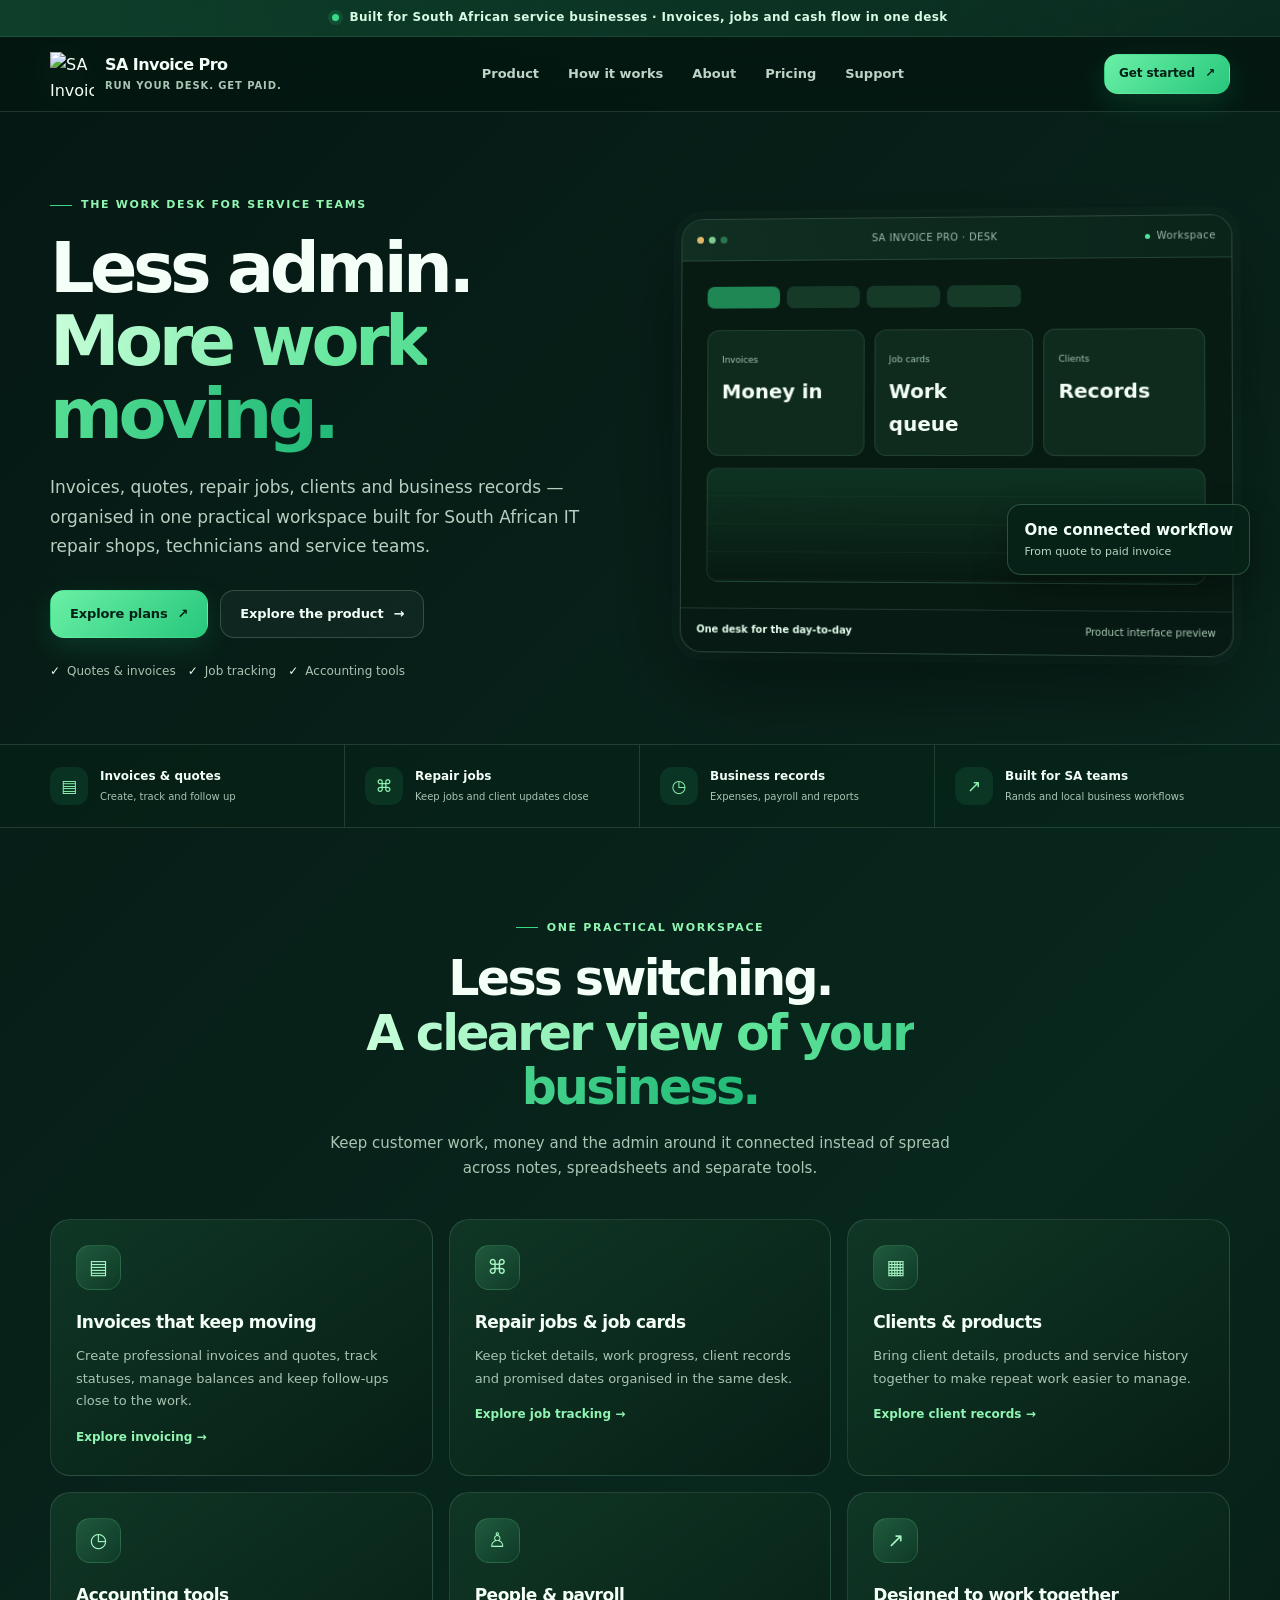
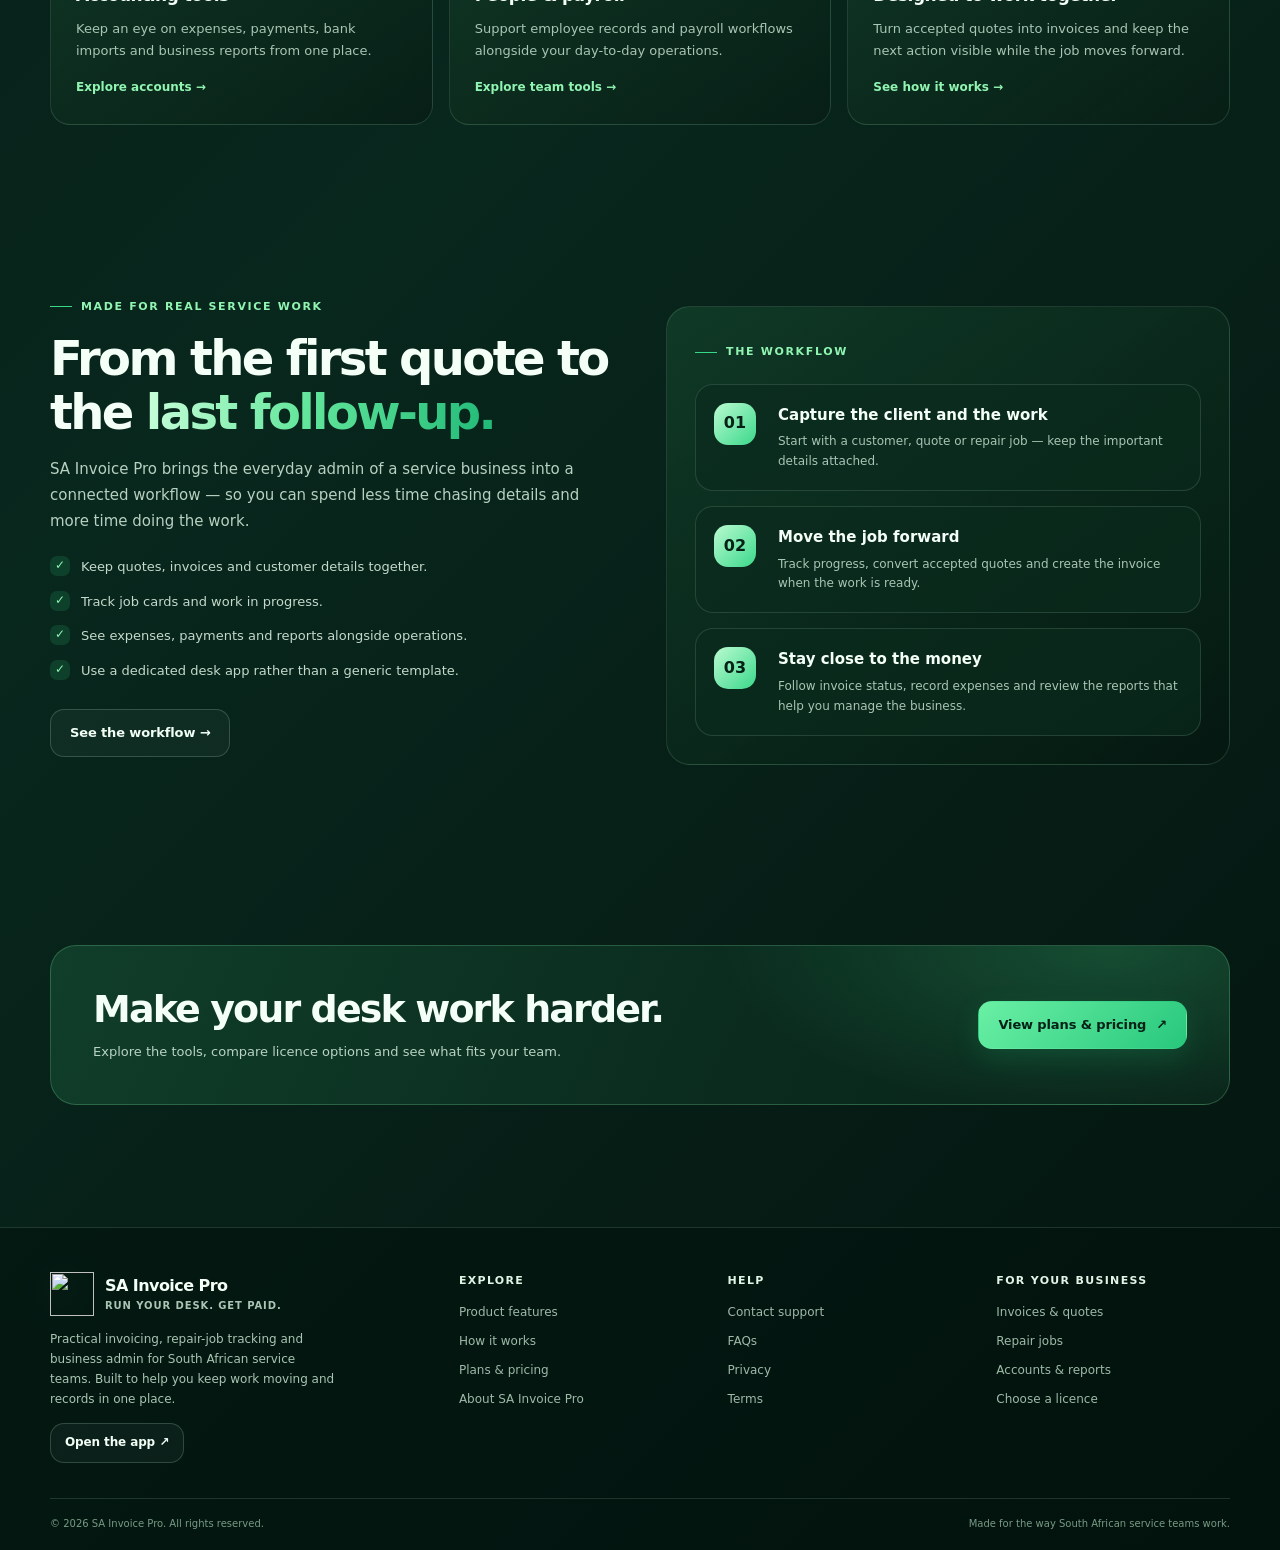
==== commit 483f7059: "redesign(website): forest-green multi-page SA Invoice Pro site" ====
--- a/index.html
+++ b/index.html
@@ -1,68 +1,41 @@
 <!doctype html>
-<html lang="en-ZA">
-<head>
-  <meta charset="utf-8">
-  <meta name="viewport" content="width=device-width, initial-scale=1">
-  <meta name="theme-color" content="#07111f">
-  <title>SA Invoice Pro — Invoicing and job management for South African IT businesses</title>
-  <meta name="description" content="Quotes, invoices, repair jobs, client approvals and payment follow-ups in one practical desk app for South African IT repair shops and MSPs.">
-  <meta property="og:title" content="SA Invoice Pro — Run your desk. Get paid.">
-  <meta property="og:description" content="Invoicing and job management built for South African repair shops, technicians and MSPs.">
-  <link rel="canonical" href="https://sa-invoice.pages.dev/">
-  <link rel="stylesheet" href="styles.css">
-  <script defer src="site.js"></script>
-</head>
-<body>
-  <div class="announcement"><span class="pulse"></span> Built for South African IT repair shops, technicians and MSPs</div>
-  <header class="site-header">
-    <a class="brand" href="/" aria-label="SA Invoice Pro home"><span class="brand-mark">SA<span>IP</span></span><span class="brand-copy">SA Invoice Pro<small>Run your desk. Get paid.</small></span></a>
-    <button class="menu-toggle" aria-label="Open navigation" aria-expanded="false" aria-controls="site-nav">☰</button>
-    <nav class="site-nav" id="site-nav">
-      <a href="#features">Features</a><a href="#workflow">How it works</a><a href="pricing.html">Pricing</a>
-      <a href="https://sa-invoice-license.onrender.com/" target="_blank" rel="noopener">License portal</a>
-      <a class="button button-small button-primary" href="pricing.html">Choose a plan <span aria-hidden="true">↗</span></a>
-    </nav>
-  </header>
-  <main>
-    <section class="hero section-wrap">
-      <div class="hero-copy">
-        <div class="eyebrow"><span class="eyebrow-line"></span> The service desk for the people who fix things</div>
-        <h1>Less admin.<br><span class="gradient-text">More jobs closed.</span></h1>
-        <p class="hero-lead">Quotes, invoices, job cards and customer approvals in one focused workspace — designed around the way South African repair shops and IT service teams actually work.</p>
-        <div class="hero-actions"><a class="button button-primary" href="pricing.html">See plans &amp; pricing <span aria-hidden="true">→</span></a><a class="button button-secondary" href="#features">Explore the toolkit</a></div>
-        <div class="trust-row"><span><i class="check">✓</i> Built for local workflows</span><span><i class="check">✓</i> Customer portal links</span><span><i class="check">✓</i> Offline-friendly desk app</span></div>
-      </div>
-      <div class="hero-visual" aria-label="Illustration of the SA Invoice Pro workflow">
-        <div class="visual-glow"></div>
-        <div class="dashboard-window">
-          <div class="window-top"><div class="window-dots"><i></i><i></i><i></i></div><span>SA INVOICE PRO <b>DESK</b></span><span class="online-dot">● Ready</span></div>
-          <div class="dashboard-body">
-            <div class="dash-sidebar"><div class="mini-logo">S</div><span class="side-active">▦</span><span>▤</span><span>▧</span><span>♧</span><span>⚙</span></div>
-            <div class="dash-content">
-              <div class="dash-heading"><div><small>WORKSPACE / OVERVIEW</small><h3>Good work starts here.</h3></div><span class="dash-date">TODAY</span></div>
-              <div class="metric-grid"><div class="metric"><small>OPEN JOBS</small><strong>12</strong><span class="metric-note">Keep work moving</span></div><div class="metric"><small>TO COLLECT</small><strong>R 8.4k</strong><span class="metric-note">Follow up with clients</span></div></div>
-              <div class="job-panel"><div class="job-panel-title">Recent activity <span>Illustrative preview</span></div><div class="job-row"><span class="job-icon">↗</span><div><b>Notebook diagnostics</b><small>Quote sent · Awaiting approval</small></div><span class="status-pill status-wait">Waiting</span></div><div class="job-row"><span class="job-icon job-icon-green">✓</span><div><b>Office network repair</b><small>Invoice ready · Customer notified</small></div><span class="status-pill status-done">Ready</span></div><div class="job-row"><span class="job-icon job-icon-purple">▤</span><div><b>Workstation setup</b><small>Job card · In progress</small></div><span class="status-pill status-live">Active</span></div></div>
-              <div class="dash-footer"><span>One workspace, fewer loose ends.</span><span class="footer-spark">↗</span></div>
-            </div>
-          </div>
-        </div>
-        <div class="floating-note note-top"><span class="float-icon">✓</span><span><b>Approval received</b><small>Client portal</small></span></div>
-        <div class="floating-note note-bottom"><span class="float-icon float-icon-orange">R</span><span><b>Payment follow-up</b><small>Ready to share</small></span></div>
-      </div>
-    </section>
-    <section class="proof-strip"><div><strong>01</strong><span>Quotes &amp; invoices</span></div><div><strong>02</strong><span>Repair jobs &amp; job cards</span></div><div><strong>03</strong><span>Customer approvals</span></div><div><strong>04</strong><span>Collections &amp; follow-ups</span></div></section>
-    <section class="section-wrap section-block" id="features">
-      <div class="section-heading"><div class="eyebrow">The practical toolkit</div><h2>Made for the work<br><span class="muted-heading">behind the work.</span></h2><p>Keep the paperwork, customer communication and job status connected instead of scattered across messages and spreadsheets.</p></div>
-      <div class="feature-grid">
-        <article class="feature-card feature-featured"><div class="feature-icon icon-lime">▤</div><div class="feature-kicker">01 / BILLING</div><h3>Quotes that become invoices</h3><p>Build consistent quotes and invoices, keep line items clear, and move approved work into the next step without starting from scratch.</p><a href="pricing.html">Explore plans <span>→</span></a><div class="feature-art invoice-art"><div class="invoice-paper"><div class="paper-brand">SA<span>IP</span></div><div class="paper-line long"></div><div class="paper-line"></div><div class="paper-row"><i></i><i></i><i></i></div><div class="paper-total"><small>TOTAL DUE</small><b>R 2,450.00</b></div></div></div></article>
-        <article class="feature-card"><div class="feature-icon icon-blue">⌘</div><div class="feature-kicker">02 / JOB MANAGEMENT</div><h3>Every repair has a trail</h3><p>Keep job details, service notes, parts and status together so the team knows what is happening next.</p><div class="mini-workflow"><span class="workflow-dot"></span><div><b>Diagnose</b><small>Capture the issue</small></div><span class="workflow-check">✓</span></div><div class="mini-workflow"><span class="workflow-dot dot-blue"></span><div><b>Repair</b><small>Record the work</small></div><span class="workflow-check">✓</span></div><div class="mini-workflow"><span class="workflow-dot dot-purple"></span><div><b>Return</b><small>Close the loop</small></div><span class="workflow-arrow">↗</span></div></article>
-        <article class="feature-card"><div class="feature-icon icon-purple">↗</div><div class="feature-kicker">03 / CUSTOMER PORTAL</div><h3>Let customers respond online</h3><p>Share customer-facing links for quote decisions and keep approval conversations attached to the job.</p><div class="portal-preview"><div class="portal-top"><span class="portal-avatar">C</span><div><b>Quote approval</b><small>Customer view</small></div><span class="portal-lock">⌑ Secure link</span></div><div class="portal-choice"><span>Repair and diagnostics</span><b>R 850.00</b></div><div class="portal-buttons"><span>Decline</span><strong>Accept quote&nbsp; ✓</strong></div></div></article>
-        <article class="feature-card"><div class="feature-icon icon-orange">₨</div><div class="feature-kicker">04 / COLLECTIONS</div><h3>Make follow-ups easier</h3><p>Keep outstanding amounts visible and share payment reminders using the channels your customers already use.</p><div class="collection-card"><div class="collection-label"><span>OUTSTANDING</span><span class="collection-trend">Track &amp; follow up</span></div><b>Know what is due.</b><div class="collection-bars"><i></i><i></i><i></i><i></i><i></i><i></i><i></i><i></i><i></i><i></i><i></i><i></i></div></div></article>
-      </div>
-    </section>
-    <section class="workflow-section" id="workflow"><div class="section-wrap workflow-inner"><div class="section-heading"><div class="eyebrow">A cleaner workflow</div><h2>From first message<br>to <span class="gradient-text">finished job.</span></h2><p>One straightforward flow for the work your shop already does every day.</p></div><div class="workflow-steps"><article><span class="step-number">01</span><div class="step-icon">✎</div><h3>Record the job</h3><p>Capture the customer, device and problem to start with a clear job record.</p></article><article><span class="step-number">02</span><div class="step-icon">▤</div><h3>Quote &amp; get approval</h3><p>Share the quote and let your customer respond through a portal link.</p></article><article><span class="step-number">03</span><div class="step-icon">✓</div><h3>Complete &amp; invoice</h3><p>Track the work, issue the invoice and keep the paperwork together.</p></article><article><span class="step-number">04</span><div class="step-icon">↗</div><h3>Follow up</h3><p>See what is outstanding and make the next customer contact easier.</p></article></div></div></section>
-    <section class="section-wrap closing-cta"><div class="cta-orb"></div><div class="eyebrow">Ready for a tidier desk?</div><h2>Put your next job<br><span class="gradient-text">in the right place.</span></h2><p>Choose the plan that fits your shop. Checkout is handled by the SA Invoice Pro billing service.</p><a class="button button-primary" href="pricing.html">Compare plans <span>→</span></a><small>South African pricing · Secure PayFast checkout when merchant setup is enabled</small></section>
-  </main>
-  <footer class="site-footer"><div class="footer-main"><a class="brand" href="/"><span class="brand-mark">SA<span>IP</span></span><span class="brand-copy">SA Invoice Pro<small>Software for the service desk</small></span></a><p>Built for the people who keep businesses running.</p><div class="footer-links"><a href="pricing.html">Pricing</a><a href="privacy.html">Privacy</a><a href="terms.html">Terms</a><a href="mailto:sainvoicepro@gmail.com">Contact</a></div></div><div class="footer-bottom"><span>© <span data-year></span> SA Invoice Pro</span><span>PC REPAIR DEX is a separate workshop brand.</span><a href="mailto:sainvoicepro@gmail.com">sainvoicepro@gmail.com</a></div></footer>
-</body>
-</html>+<html lang="en-ZA"><head><meta charset="utf-8"><meta name="viewport" content="width=device-width,initial-scale=1,viewport-fit=cover"><meta name="theme-color" content="#061b15"><title>SA Invoice Pro — Run your desk. Get paid.</title><meta name="description" content="Invoicing, quotes, repair jobs, client records and business admin in one practical desk app for South African service businesses."><link rel="canonical" href="https://sa-invoice.pages.dev/"><link rel="icon" href="assets/saip-logo.svg" type="image/svg+xml"><link rel="stylesheet" href="styles.css"><script defer src="site.js"></script></head><body><div class="announcement"><span class="pulse"></span> Built for South African service businesses · Invoices, jobs and cash flow in one desk</div>
+<header class="site-header">
+  <a class="brand" href="index.html" aria-label="SA Invoice Pro home"><img src="assets/saip-logo.svg" alt="SA Invoice Pro app logo"><span class="brand-copy">SA Invoice Pro<small>Run your desk. Get paid.</small></span></a>
+  <nav class="site-nav" aria-label="Main navigation">
+    <a href="features.html">Product</a><a href="how-it-works.html">How it works</a><a href="about.html">About</a><a href="pricing.html">Pricing</a><a href="support.html">Support</a>
+  </nav>
+  <div class="header-actions"><a class="button button-primary button-small" href="pricing.html">Get started <span>↗</span></a><button class="menu-toggle" type="button" aria-label="Open navigation" aria-expanded="false">☰</button></div>
+</header>
+<main>
+<section class="hero"><div class="section-wrap hero-grid">
+  <div class="hero-copy"><div class="eyebrow">The work desk for service teams</div><h1>Less admin.<br><span class="accent">More work moving.</span></h1><p class="lead">Invoices, quotes, repair jobs, clients and business records — organised in one practical workspace built for South African IT repair shops, technicians and service teams.</p>
+  <div class="hero-actions"><a class="button button-primary" href="pricing.html">Explore plans <span>↗</span></a><a class="button button-secondary" href="features.html">Explore the product <span>→</span></a></div>
+  <div class="micro-trust"><span><b>✓</b> Quotes & invoices</span><span><b>✓</b> Job tracking</span><span><b>✓</b> Accounting tools</span></div></div>
+  <div class="hero-visual"><div class="glow-orb"></div><div class="product-window"><div class="window-bar"><span class="window-dots"><i></i><i></i><i></i></span><span>SA INVOICE PRO · DESK</span><span class="window-status">Workspace</span></div>
+  <div class="capture-fallback" id="app-preview"><div class="mini-nav"><span></span><span></span><span></span><span></span></div><div class="mini-stats"><div class="mini-stat"><small>Invoices</small><b>Money in</b></div><div class="mini-stat"><small>Job cards</small><b>Work queue</b></div><div class="mini-stat"><small>Clients</small><b>Records</b></div></div><div class="mini-chart"></div></div>
+  <div class="capture-caption"><b>One desk for the day-to-day</b><span>Product interface preview</span></div></div><div class="float-chip"><strong>One connected workflow</strong>From quote to paid invoice</div></div>
+</div></section>
+<section class="trust-strip"><div class="section-wrap trust-inner">
+  <div class="trust-item"><span class="trust-icon">▤</span><div><strong>Invoices & quotes</strong><small>Create, track and follow up</small></div></div>
+  <div class="trust-item"><span class="trust-icon">⌘</span><div><strong>Repair jobs</strong><small>Keep jobs and client updates close</small></div></div>
+  <div class="trust-item"><span class="trust-icon">◷</span><div><strong>Business records</strong><small>Expenses, payroll and reports</small></div></div>
+  <div class="trust-item"><span class="trust-icon">↗</span><div><strong>Built for SA teams</strong><small>Rands and local business workflows</small></div></div>
+</div></section>
+<section class="section"><div class="section-wrap"><div class="section-heading"><div class="eyebrow">One practical workspace</div><h2>Less switching.<br><span class="accent">A clearer view of your business.</span></h2><p>Keep customer work, money and the admin around it connected instead of spread across notes, spreadsheets and separate tools.</p></div>
+<div class="feature-grid">
+  <article class="feature-card"><div class="feature-icon">▤</div><h3>Invoices that keep moving</h3><p>Create professional invoices and quotes, track statuses, manage balances and keep follow-ups close to the work.</p><a class="text-link" href="features.html#invoicing">Explore invoicing →</a></article>
+  <article class="feature-card"><div class="feature-icon">⌘</div><h3>Repair jobs & job cards</h3><p>Keep ticket details, work progress, client records and promised dates organised in the same desk.</p><a class="text-link" href="features.html#jobs">Explore job tracking →</a></article>
+  <article class="feature-card"><div class="feature-icon">▦</div><h3>Clients & products</h3><p>Bring client details, products and service history together to make repeat work easier to manage.</p><a class="text-link" href="features.html#clients">Explore client records →</a></article>
+  <article class="feature-card"><div class="feature-icon">◷</div><h3>Accounting tools</h3><p>Keep an eye on expenses, payments, bank imports and business reports from one place.</p><a class="text-link" href="features.html#accounts">Explore accounts →</a></article>
+  <article class="feature-card"><div class="feature-icon">♙</div><h3>People & payroll</h3><p>Support employee records and payroll workflows alongside your day-to-day operations.</p><a class="text-link" href="features.html#people">Explore team tools →</a></article>
+  <article class="feature-card"><div class="feature-icon">↗</div><h3>Designed to work together</h3><p>Turn accepted quotes into invoices and keep the next action visible while the job moves forward.</p><a class="text-link" href="how-it-works.html">See how it works →</a></article>
+</div></div></section>
+<section class="section"><div class="section-wrap split-section"><div><div class="eyebrow">Made for real service work</div><h2 style="font-size:clamp(32px,4vw,48px);line-height:1.12;letter-spacing:-.055em;margin:16px 0">From the first quote to the <span class="accent">last follow-up.</span></h2><p class="lead" style="font-size:15px">SA Invoice Pro brings the everyday admin of a service business into a connected workflow — so you can spend less time chasing details and more time doing the work.</p><ul class="check-list"><li>Keep quotes, invoices and customer details together.</li><li>Track job cards and work in progress.</li><li>See expenses, payments and reports alongside operations.</li><li>Use a dedicated desk app rather than a generic template.</li></ul><div class="hero-actions"><a class="button button-secondary" href="how-it-works.html">See the workflow →</a></div></div><div class="split-panel"><div class="eyebrow">The workflow</div><div class="step-list" style="margin-top:22px"><div class="step"><div class="step-num">01</div><div><h3>Capture the client and the work</h3><p>Start with a customer, quote or repair job — keep the important details attached.</p></div></div><div class="step"><div class="step-num">02</div><div><h3>Move the job forward</h3><p>Track progress, convert accepted quotes and create the invoice when the work is ready.</p></div></div><div class="step"><div class="step-num">03</div><div><h3>Stay close to the money</h3><p>Follow invoice status, record expenses and review the reports that help you manage the business.</p></div></div></div></div></div></section>
+<section class="section"><div class="section-wrap"><div class="cta-band"><div><h2>Make your desk work harder.</h2><p>Explore the tools, compare licence options and see what fits your team.</p></div><a class="button button-primary" href="pricing.html">View plans & pricing <span>↗</span></a></div></div></section>
+</main><footer class="site-footer"><div class="section-wrap"><div class="footer-main">
+  <div class="footer-brand"><a class="brand" href="index.html"><img src="assets/saip-logo.svg" alt=""><span class="brand-copy">SA Invoice Pro<small>Run your desk. Get paid.</small></span></a><p>Practical invoicing, repair-job tracking and business admin for South African service teams. Built to help you keep work moving and records in one place.</p><a class="button button-secondary button-small" href="https://sa-invoice-pro.pcrepairdex.workers.dev/" target="_blank" rel="noopener">Open the app ↗</a></div>
+  <div class="footer-col"><h3>Explore</h3><a href="features.html">Product features</a><a href="how-it-works.html">How it works</a><a href="pricing.html">Plans & pricing</a><a href="about.html">About SA Invoice Pro</a></div>
+  <div class="footer-col"><h3>Help</h3><a href="support.html">Contact support</a><a href="support.html#faq">FAQs</a><a href="privacy.html">Privacy</a><a href="terms.html">Terms</a></div>
+  <div class="footer-col"><h3>For your business</h3><a href="features.html#invoicing">Invoices & quotes</a><a href="features.html#jobs">Repair jobs</a><a href="features.html#accounts">Accounts & reports</a><a href="pricing.html">Choose a licence</a></div>
+</div><div class="footer-bottom"><span>© <span data-year></span> SA Invoice Pro. All rights reserved.</span><span>Made for the way South African service teams work.</span></div></div></footer></body></html>
--- a/styles.css
+++ b/styles.css
@@ -1,3 +1 @@
-@import url('https://fonts.googleapis.com/css2?family=DM+Mono:wght@400;500&family=Manrope:wght@400;500;600;700;800&display=swap');
-:root{color-scheme:dark;--bg:#07111f;--bg2:#0a1727;--panel:#0e1c2d;--panel2:#112238;--line:rgba(169,193,220,.14);--text:#f4f7fb;--muted:#9badc2;--lime:#c8fa66;--blue:#7cc8ff;--purple:#b7a4ff;--orange:#ffb36d;--max:1180px}*{box-sizing:border-box}html{scroll-behavior:smooth;scroll-padding-top:90px}body{margin:0;background:var(--bg);color:var(--text);font-family:Manrope,system-ui,-apple-system,sans-serif;line-height:1.6;-webkit-font-smoothing:antialiased}a{color:inherit;text-decoration:none}button,input{font:inherit}button,a{-webkit-tap-highlight-color:transparent}.announcement{min-height:31px;display:flex;justify-content:center;align-items:center;gap:9px;padding:6px 14px;background:#0d1a2a;border-bottom:1px solid var(--line);font-size:10px;letter-spacing:.1em;text-transform:uppercase;color:#b8c8d9}.pulse{height:6px;width:6px;border-radius:50%;background:var(--lime);box-shadow:0 0 12px #c8fa6690}.site-header{height:80px;padding:0 max(24px,calc((100vw - var(--max))/2));display:flex;align-items:center;justify-content:space-between;border-bottom:1px solid var(--line);position:sticky;top:0;z-index:20;background:#07111feF;backdrop-filter:blur(18px)}.brand{display:inline-flex;align-items:center;gap:11px;min-width:max-content}.brand-mark{width:40px;height:40px;display:grid;place-items:center;border:1px solid #c8fa6675;border-radius:12px;background:linear-gradient(145deg,#c8fa6624,#c8fa6605);font-size:12px;font-weight:800;letter-spacing:-.08em;color:var(--lime)}.brand-mark span{color:#f4f7fb}.brand-copy{font-weight:800;font-size:13px;line-height:1.25;letter-spacing:-.02em}.brand-copy small{display:block;font-size:9px;font-weight:500;letter-spacing:.04em;color:var(--muted);margin-top:4px}.site-nav{display:flex;align-items:center;gap:27px;font-size:11px;font-weight:700;color:#bac7d7}.site-nav>a:not(.button):hover,.site-nav .nav-current{color:var(--lime)}.menu-toggle{display:none;color:var(--text);background:transparent;border:1px solid var(--line);border-radius:9px;padding:7px 10px}.section-wrap{width:min(var(--max),calc(100% - 48px));margin-inline:auto}.hero{min-height:610px;padding-top:84px;padding-bottom:78px;display:grid;grid-template-columns:1.03fr 1fr;gap:40px;align-items:center}.hero-copy{position:relative;z-index:2}.eyebrow{display:flex;align-items:center;gap:10px;color:var(--lime);font-family:'DM Mono',monospace;font-size:10px;text-transform:uppercase;letter-spacing:.15em}.eyebrow-line{display:inline-block;width:22px;height:1px;background:var(--lime)}h1,h2,h3,p{margin-top:0}.hero h1,.pricing-hero h1{font-size:clamp(44px,5.3vw,72px);line-height:1.05;letter-spacing:-.065em;margin:25px 0 20px;font-weight:800}.gradient-text{background:linear-gradient(95deg,var(--lime),#9de9b0 54%,var(--blue));-webkit-background-clip:text;background-clip:text;color:transparent}.hero-lead{max-width:500px;font-size:15px;line-height:1.85;color:#adbdcf}.hero-actions{display:flex;flex-wrap:wrap;gap:12px;margin:30px 0 27px}.button{display:inline-flex;align-items:center;justify-content:center;gap:13px;min-height:48px;padding:0 19px;border:1px solid transparent;border-radius:9px;font-size:11px;font-weight:800;cursor:pointer;transition:transform .18s ease,border-color .18s ease,background .18s ease}.button:hover{transform:translateY(-2px)}.button-primary{color:#101b0a;background:var(--lime);box-shadow:0 8px 28px #c8fa6615}.button-primary:hover{background:#d8ff8e}.button-secondary{background:#ffffff06;border-color:var(--line);color:var(--text)}.button-secondary:hover{border-color:#c8fa6675;background:#c8fa660a}.button-small{min-height:37px;padding:0 13px;font-size:10px}.button-full{width:100%;justify-content:space-between}.trust-row{display:flex;gap:17px;flex-wrap:wrap;color:#91a4b8;font-size:9px}.trust-row span{display:flex;align-items:center;gap:5px}.check{font-style:normal;color:var(--lime);font-size:12px}.hero-visual{position:relative;min-width:0;padding:25px 0}.visual-glow{position:absolute;inset:8% 3%;background:radial-gradient(ellipse at 50% 45%,#9bdc6b1e,transparent 68%);filter:blur(18px)}.dashboard-window{position:relative;z-index:1;overflow:hidden;border:1px solid #90a9c533;border-radius:15px;background:#0b1726;box-shadow:0 30px 90px #0008,0 0 0 6px #ffffff03;transform:perspective(1200px) rotateY(-4deg) rotateX(1deg)}.window-top{height:41px;padding:0 14px;display:flex;align-items:center;gap:13px;border-bottom:1px solid var(--line);font-family:'DM Mono',monospace;font-size:8px;letter-spacing:.1em;color:#a4b4c6}.window-top b{color:var(--lime)}.window-dots{display:flex;gap:4px}.window-dots i{width:5px;height:5px;border-radius:50%;background:#647589}.window-dots i:first-child{background:#ffb36d}.window-dots i:nth-child(2){background:#d6d976}.online-dot{margin-left:auto;color:var(--lime);font-size:8px;letter-spacing:0}.dashboard-body{display:grid;grid-template-columns:42px 1fr;min-height:310px}.dash-sidebar{padding:14px 0;display:flex;align-items:center;flex-direction:column;gap:16px;border-right:1px solid var(--line);color:#6e849b;font-size:12px}.mini-logo{display:grid;place-items:center;width:23px;height:23px;border-radius:7px;background:var(--lime);color:#11210a;font-weight:900;margin-bottom:8px}.side-active{color:var(--lime)}.dash-content{padding:22px 21px 14px;min-width:0}.dash-heading{display:flex;justify-content:space-between;align-items:center;gap:8px}.dash-heading small,.metric small,.job-panel-title,.collection-label,.dash-date{font-family:'DM Mono',monospace;font-size:7px;letter-spacing:.1em;color:#8296ab}.dash-heading h3{font-size:16px;letter-spacing:-.04em;margin:6px 0 17px}.dash-date{padding:5px 8px;border:1px solid var(--line);border-radius:5px}.metric-grid{display:grid;grid-template-columns:1fr 1fr;gap:9px}.metric{padding:12px;border:1px solid var(--line);border-radius:8px;background:#ffffff03}.metric strong{display:block;font-size:22px;line-height:1.4;letter-spacing:-.06em;margin-top:5px}.metric-note{display:block;color:#8194a9;font-size:8px;margin-top:2px}.job-panel{margin-top:12px;border:1px solid var(--line);border-radius:8px;padding:12px 11px}.job-panel-title{display:flex;justify-content:space-between;margin-bottom:8px}.job-panel-title span{letter-spacing:0;color:#53677d}.job-row{display:flex;align-items:center;gap:9px;padding:10px 0;border-top:1px solid #ffffff0a}.job-icon{width:26px;height:26px;display:grid;place-items:center;border-radius:7px;background:#ffb36d18;color:var(--orange);font-size:12px}.job-icon-green{background:#c8fa6615;color:var(--lime)}.job-icon-purple{background:#b7a4ff18;color:var(--purple)}.job-row>div{min-width:0;flex:1}.job-row b{display:block;font-size:9px;font-weight:700}.job-row small{display:block;font-size:7px;color:#7f94aa;margin-top:2px}.status-pill{font-size:7px;padding:3px 6px;border-radius:4px;white-space:nowrap}.status-wait{background:#ffb36d15;color:var(--orange)}.status-done{background:#c8fa6615;color:var(--lime)}.status-live{background:#b7a4ff15;color:var(--purple)}.dash-footer{display:flex;justify-content:space-between;align-items:center;color:#7c91a6;font-size:8px;margin-top:13px}.footer-spark{color:var(--lime);font-size:14px}.floating-note{position:absolute;z-index:2;display:flex;align-items:center;gap:9px;padding:11px 14px;border:1px solid #a7bed42a;border-radius:10px;background:#0e1c2df2;box-shadow:0 16px 40px #0005;backdrop-filter:blur(12px)}.note-top{right:-17px;top:4px}.note-bottom{left:-18px;bottom:2px}.float-icon{display:grid;place-items:center;width:29px;height:29px;border-radius:8px;background:#c8fa661c;color:var(--lime);font-size:13px}.float-icon-orange{background:#ffb36d1c;color:var(--orange)}.floating-note b{display:block;font-size:9px}.floating-note small{display:block;color:#92a5b8;font-size:8px;margin-top:2px}.proof-strip{display:grid;grid-template-columns:repeat(4,1fr);border-block:1px solid var(--line);background:#ffffff02;padding:25px max(24px,calc((100vw - var(--max))/2));gap:18px}.proof-strip div{display:flex;align-items:center;gap:13px}.proof-strip strong{font-family:'DM Mono',monospace;color:var(--lime);font-size:11px}.proof-strip span{font-size:10px;color:#a5b5c7;font-weight:700}.section-block{padding-top:110px;padding-bottom:116px}.section-heading{max-width:600px}.section-heading h2,.closing-cta h2{font-size:clamp(36px,4.3vw,55px);line-height:1.12;letter-spacing:-.06em;margin:18px 0 14px}.muted-heading{color:#71869c}.section-heading>p{max-width:500px;color:#9dafc2;font-size:13px;line-height:1.85}.feature-grid{display:grid;grid-template-columns:repeat(2,minmax(0,1fr));gap:15px;margin-top:42px}.feature-card{position:relative;overflow:hidden;min-height:310px;padding:27px;border:1px solid var(--line);border-radius:13px;background:linear-gradient(145deg,#ffffff06,#ffffff02)}.feature-card h3{font-size:21px;letter-spacing:-.045em;margin:15px 0 9px;max-width:320px}.feature-card>p{position:relative;z-index:1;max-width:430px;color:#99abc0;font-size:11px;line-height:1.85}.feature-icon{display:grid;place-items:center;width:39px;height:39px;border:1px solid currentColor;border-radius:10px;font-size:17px;background:#ffffff06}.icon-lime{color:var(--lime)}.icon-blue{color:var(--blue)}.icon-purple{color:var(--purple)}.icon-orange{color:var(--orange)}.feature-kicker{margin-top:20px;font-family:'DM Mono',monospace;font-size:8px;letter-spacing:.1em;color:#72879d}.feature-card a{position:relative;z-index:2;display:inline-flex;gap:9px;margin-top:12px;font-size:10px;font-weight:800;color:var(--lime)}.feature-art{position:absolute;right:25px;bottom:-20px;width:155px;height:165px;opacity:.9;transform:rotate(7deg)}.invoice-paper{height:180px;background:#eaf0e9;color:#13221b;border-radius:7px;padding:14px;box-shadow:0 10px 30px #0005}.paper-brand{font-size:10px;font-weight:900;color:#1c3924}.paper-brand span{color:#5a9a3c}.paper-line{height:4px;width:60%;background:#b9c6bc;border-radius:2px;margin-top:9px}.paper-line.long{width:90%;margin-top:17px}.paper-row{display:flex;gap:5px;margin-top:13px}.paper-row i{display:block;height:17px;flex:1;background:#d1dacf;border-radius:2px}.paper-total{margin-top:17px;padding-top:8px;border-top:1px solid #bdc9bf}.paper-total small{display:block;font-size:6px;color:#718075}.paper-total b{font-size:12px}.mini-workflow{display:flex;align-items:center;gap:10px;margin-top:13px;padding:9px 11px;border:1px solid var(--line);border-radius:8px;background:#ffffff02}.workflow-dot{width:7px;height:7px;border-radius:50%;background:var(--lime)}.dot-blue{background:var(--blue)}.dot-purple{background:var(--purple)}.mini-workflow div{flex:1}.mini-workflow b{display:block;font-size:10px}.mini-workflow small{display:block;color:#8195aa;font-size:8px;margin-top:2px}.workflow-check{color:var(--lime);font-size:12px}.workflow-arrow{color:var(--purple)}.portal-preview{position:relative;z-index:1;margin-top:20px;padding:13px;border:1px solid var(--line);border-radius:9px;background:#0a1523}.portal-top{display:flex;align-items:center;gap:8px}.portal-avatar{display:grid;place-items:center;width:28px;height:28px;border-radius:50%;background:#b7a4ff20;color:var(--purple);font-size:10px;font-weight:800}.portal-top>div{flex:1}.portal-top b{display:block;font-size:9px}.portal-top small{display:block;font-size:7px;color:#7f93a8}.portal-lock{font-size:7px;color:#7f93a8}.portal-choice{display:flex;justify-content:space-between;gap:8px;margin-top:13px;padding:10px 0;border-block:1px solid var(--line);font-size:8px;color:#b4c2d0}.portal-choice b{color:var(--text)}.portal-buttons{display:flex;gap:7px;margin-top:10px;font-size:8px}.portal-buttons span,.portal-buttons strong{flex:1;text-align:center;padding:7px 3px;border-radius:5px;background:#ffffff06;color:#91a3b6}.portal-buttons strong{background:var(--lime);color:#14210b}.collection-card{margin-top:20px;padding:14px;border:1px solid var(--line);border-radius:9px;background:linear-gradient(120deg,#ffb36d08,#ffffff02)}.collection-label{display:flex;justify-content:space-between;gap:8px;font-size:7px}.collection-trend{color:var(--orange);letter-spacing:0}.collection-card>b{display:block;font-size:15px;margin-top:10px;letter-spacing:-.03em}.collection-bars{height:30px;display:flex;align-items:end;gap:4px;margin-top:9px}.collection-bars i{flex:1;border-radius:3px 3px 0 0;background:#ffb36d;opacity:.65;height:30%}.collection-bars i:nth-child(2n){height:65%;opacity:.35}.collection-bars i:nth-child(3n){height:46%;opacity:.5}.collection-bars i:nth-child(5n){height:100%;opacity:.8}.workflow-section{background:#0a1727;border-block:1px solid var(--line);padding:100px 0}.workflow-inner{display:grid;grid-template-columns:.8fr 1.2fr;gap:60px;align-items:start}.workflow-steps{display:grid;grid-template-columns:repeat(2,minmax(0,1fr));gap:12px}.workflow-steps article{position:relative;padding:23px;border:1px solid var(--line);border-radius:11px;background:#ffffff03;min-height:210px}.step-number{position:absolute;top:18px;right:18px;color:#657a91;font-family:'DM Mono',monospace;font-size:9px}.step-icon{display:grid;place-items:center;width:37px;height:37px;border-radius:10px;border:1px solid #c8fa6638;color:var(--lime);background:#c8fa6609;margin-bottom:20px}.workflow-steps h3{font-size:14px;margin-bottom:8px;letter-spacing:-.03em}.workflow-steps p{font-size:10px;line-height:1.8;color:#92a6bb;margin:0}.closing-cta{position:relative;overflow:hidden;text-align:center;padding-top:112px;padding-bottom:110px}.closing-cta .eyebrow{justify-content:center}.closing-cta h2{margin:18px auto 15px}.closing-cta>p{max-width:470px;margin:0 auto 25px;color:#9eafc2;font-size:12px;line-height:1.85}.closing-cta>small{display:block;margin-top:15px;color:#6f8499;font-size:9px}.cta-orb{position:absolute;z-index:-1;width:520px;height:260px;left:50%;top:42%;transform:translate(-50%,-50%);background:radial-gradient(ellipse,#c8fa6612,transparent 70%);pointer-events:none}.site-footer{border-top:1px solid var(--line);background:#060e19;padding:33px max(24px,calc((100vw - var(--max))/2)) 0}.footer-main{display:flex;align-items:center;justify-content:space-between;gap:25px;padding-bottom:27px}.footer-main>p{margin:0;color:#7f92a7;font-size:9px}.footer-links{display:flex;gap:17px;font-size:9px;color:#9dafc2}.footer-links a:hover,.footer-bottom a:hover{color:var(--lime)}.footer-bottom{display:flex;justify-content:space-between;align-items:center;gap:16px;flex-wrap:wrap;padding:16px 0;border-top:1px solid var(--line);font-size:8px;color:#65798e}.footer-bottom a{color:#91a4b8}.pricing-hero{padding-top:80px;padding-bottom:35px;text-align:center;max-width:780px}.pricing-hero .eyebrow{justify-content:center}.pricing-hero h1{font-size:clamp(42px,5vw,62px);margin-top:20px}.pricing-hero>p{max-width:570px;margin:0 auto;color:#a0b1c4;font-size:13px;line-height:1.85}.billing-note{display:flex;align-items:flex-start;gap:10px;text-align:left;margin:25px auto 0;padding:12px 14px;max-width:680px;border:1px solid #7cc8ff2c;border-radius:9px;background:#7cc8ff08;color:#9bb0c5;font-size:9px;line-height:1.8}.note-icon{flex:0 0 18px;display:grid;place-items:center;width:18px;height:18px;border-radius:50%;background:#7cc8ff19;color:var(--blue);font-size:11px;font-weight:800}.pricing-layout{padding-bottom:95px}.plans-grid{display:grid;grid-template-columns:repeat(3,minmax(0,1fr));gap:15px;align-items:stretch}.plan-card{position:relative;display:flex;flex-direction:column;padding:25px 22px 22px;border:1px solid var(--line);border-radius:13px;background:linear-gradient(155deg,#ffffff05,#ffffff01);min-width:0}.plan-popular{border-color:#c8fa666b;background:linear-gradient(155deg,#c8fa660b,#ffffff02);box-shadow:0 15px 60px #0002}.popular-ribbon{position:absolute;top:-1px;right:18px;padding:5px 9px;border-radius:0 0 6px 6px;background:var(--lime);color:#13210a;font-size:7px;font-weight:900;letter-spacing:.1em}.plan-top{display:flex;justify-content:space-between;align-items:center;gap:8px}.plan-label{font-family:'DM Mono',monospace;color:#91a6bb;font-size:8px;letter-spacing:.1em}.plan-symbol{font-family:'DM Mono',monospace;color:#536a82;font-size:10px}.plan-card h2{font-size:25px;letter-spacing:-.06em;margin:18px 0 7px}.plan-description{font-size:10px;line-height:1.8;color:#98aabe;min-height:55px;margin-bottom:16px}.plan-price{display:flex;align-items:baseline;gap:8px;padding-bottom:20px;border-bottom:1px solid var(--line)}.plan-price strong{font-size:32px;letter-spacing:-.07em}.plan-price span{font-size:9px;color:#8fa2b7}.plan-features{display:grid;gap:12px;list-style:none;margin:20px 0 25px;padding:0;flex:1}.plan-features li{display:flex;align-items:flex-start;gap:9px;color:#bdc9d7;font-size:10px}.plan-features i{font-style:normal;color:var(--lime);font-weight:800}.plan-footnote{margin:11px 0 0;text-align:center;font-size:8px;color:#72879b}.checkout-assurance{display:flex;align-items:center;gap:15px;margin-top:18px;padding:17px 19px;border:1px solid var(--line);border-radius:10px;background:#ffffff02}.assurance-mark{display:grid;place-items:center;flex:0 0 38px;height:38px;border:1px solid #c8fa6638;border-radius:9px;color:var(--lime);font-size:20px}.checkout-assurance>div:nth-child(2){flex:1}.checkout-assurance b{font-size:10px}.checkout-assurance p{margin:4px 0 0;font-size:9px;line-height:1.7;color:#8fa3b8}.payment-wordmark{font-size:16px;font-weight:800;letter-spacing:-.06em;color:#f4f7fb}.payment-wordmark span{color:var(--lime)}.faq-section{padding-top:85px;max-width:790px;margin:0 auto}.faq-section .section-heading h2{font-size:39px}.faq-list{margin-top:27px;border-top:1px solid var(--line)}.faq-list details{border-bottom:1px solid var(--line);padding:0 2px}.faq-list summary{list-style:none;position:relative;padding:18px 30px 18px 0;font-size:11px;font-weight:800;cursor:pointer}.faq-list summary::-webkit-details-marker{display:none}.faq-list summary:after{content:'+';position:absolute;right:3px;top:15px;font-size:18px;color:var(--lime);font-weight:400}.faq-list details[open] summary:after{content:'−'}.faq-list details p{max-width:650px;color:#97aabd;font-size:10px;line-height:1.9;margin:0;padding:0 20px 18px 0}.faq-list details p a{color:var(--lime);text-decoration:underline;text-underline-offset:3px}.checkout-dialog{width:min(460px,calc(100% - 28px));max-width:none;padding:0;border:1px solid #a4b9d52c;border-radius:15px;background:#0b1726;color:var(--text);box-shadow:0 30px 100px #000b}.checkout-dialog::backdrop{background:#020712c9;backdrop-filter:blur(7px)}.checkout-form{position:relative;padding:31px}.dialog-close{position:absolute;right:17px;top:13px;width:30px;height:30px;border:1px solid var(--line);border-radius:8px;background:transparent;color:#a6b7c9;font-size:20px;cursor:pointer}.checkout-form h2{font-size:25px;letter-spacing:-.06em;line-height:1.2;margin:13px 0 9px}.dialog-intro{font-size:10px;color:#9bacc0;line-height:1.8;margin-bottom:19px}.selected-plan{display:flex;align-items:center;gap:10px;padding:13px;margin-bottom:19px;border:1px solid #c8fa6638;border-radius:8px;background:#c8fa6608}.selected-plan span{flex:1;color:#91a5ba;font-size:9px}.selected-plan b{font-size:10px}.selected-plan strong{font-size:14px;color:var(--lime)}.checkout-form>label:not(.terms-check){display:block;margin-bottom:7px;font-size:9px;font-weight:800}.checkout-form>input[type=email]{width:100%;height:45px;padding:0 12px;border:1px solid #a4b9d52e;border-radius:8px;outline:none;background:#06101d;color:var(--text);font-size:11px}.checkout-form>input[type=email]:focus{border-color:#c8fa6680;box-shadow:0 0 0 3px #c8fa6610}.terms-check{display:flex;align-items:flex-start;gap:9px;margin:14px 0 19px;color:#8fa3b8;font-size:9px;line-height:1.7}.terms-check input{accent-color:var(--lime);margin-top:3px}.terms-check a{color:var(--lime);text-decoration:underline;text-underline-offset:3px}.checkout-error{padding:10px;margin-bottom:13px;border:1px solid #ff8b7d55;border-radius:7px;background:#ff8b7d0b;color:#ffb2a8;font-size:10px;line-height:1.7}.secure-caption{margin:12px 0 0;text-align:center;color:#70859b;font-size:8px;line-height:1.7}.legal-page{max-width:790px;padding-top:70px;padding-bottom:100px}.legal-page h1{font-size:44px;letter-spacing:-.06em;margin:20px 0}.legal-page .legal-updated{color:#7e93a9;font-size:9px}.legal-page h2{margin-top:35px;font-size:18px;letter-spacing:-.03em}.legal-page p,.legal-page li{color:#a1b2c5;font-size:12px;line-height:1.95}.legal-page a{color:var(--lime);text-decoration:underline;text-underline-offset:3px}.status-page{min-height:60vh;display:grid;place-items:center;padding:65px 0}.status-card{width:min(640px,100%);padding:35px;border:1px solid var(--line);border-radius:15px;background:#ffffff03}.status-symbol{display:grid;place-items:center;width:48px;height:48px;border-radius:13px;background:#c8fa6615;color:var(--lime);font-size:22px;margin-bottom:20px}.status-card h1{font-size:36px;line-height:1.15;letter-spacing:-.06em;margin-bottom:12px}.status-card p{font-size:12px;line-height:1.9;color:#9eb0c4}.status-card .button{margin-top:12px}.status-meta{margin-top:20px;padding-top:16px;border-top:1px solid var(--line);color:#74899f;font-size:9px;overflow-wrap:anywhere}
-@media(min-width:1400px){.hero{padding-top:100px;padding-bottom:100px}.hero-visual{max-width:600px;margin-left:auto}}@media(max-width:1000px){.site-nav{gap:15px}.hero{grid-template-columns:1fr 1fr;gap:20px}.hero h1{font-size:55px}.floating-note.note-top{right:-5px}.floating-note.note-bottom{left:-5px}.workflow-inner{gap:30px}.feature-card{padding:23px}.plans-grid{gap:10px}.plan-card{padding:22px 17px}.plan-price strong{font-size:28px}}@media(max-width:760px){.announcement{font-size:8px;letter-spacing:.07em;text-align:center}.site-header{height:68px;padding-inline:20px}.menu-toggle{display:block}.site-nav{display:none;position:absolute;top:67px;left:0;right:0;align-items:stretch;gap:0;padding:12px 20px 20px;background:#081321;border-bottom:1px solid var(--line)}.site-nav.is-open{display:flex;flex-direction:column}.site-nav>a:not(.button){padding:12px 0;border-bottom:1px solid var(--line)}.site-nav .button{margin-top:12px}.section-wrap{width:calc(100% - 40px)}.hero{grid-template-columns:1fr;min-height:auto;padding-top:58px;padding-bottom:50px;gap:30px}.hero h1{font-size:clamp(45px,12vw,65px)}.hero-lead{font-size:13px}.trust-row{gap:10px 14px}.hero-visual{max-width:590px;width:100%;margin:0 auto;padding:15px 0 25px}.dashboard-window{transform:none}.dashboard-body{min-height:0}.dash-content{padding:17px 13px 12px}.dash-heading h3{font-size:14px}.metric strong{font-size:19px}.job-row{gap:6px}.job-row b{font-size:8px}.job-row small{font-size:6px}.status-pill{font-size:6px}.floating-note{padding:8px 10px}.note-top{right:-4px;top:0}.note-bottom{left:-4px;bottom:0}.floating-note b{font-size:8px}.floating-note small{font-size:7px}.proof-strip{grid-template-columns:repeat(2,1fr);padding:22px 20px;gap:17px}.proof-strip span{font-size:9px}.section-block{padding-top:75px;padding-bottom:80px}.section-heading h2,.closing-cta h2{font-size:42px}.feature-grid{grid-template-columns:1fr;gap:12px;margin-top:30px}.feature-card{min-height:300px;padding:23px}.workflow-section{padding:75px 0}.workflow-inner{grid-template-columns:1fr;gap:30px}.workflow-steps{gap:9px}.workflow-steps article{padding:17px;min-height:190px}.workflow-steps h3{font-size:12px}.workflow-steps p{font-size:9px}.closing-cta{padding-top:80px;padding-bottom:80px}.footer-main{align-items:flex-start;flex-direction:column;gap:16px}.footer-links{flex-wrap:wrap;gap:15px}.footer-bottom{align-items:flex-start;flex-direction:column;gap:7px}.pricing-hero{padding-top:60px;padding-bottom:30px}.pricing-hero h1{font-size:45px}.pricing-hero>p{font-size:11px}.pricing-layout{padding-bottom:70px}.plans-grid{grid-template-columns:1fr;gap:13px;max-width:500px;margin:0 auto}.plan-card{padding:24px}.plan-description{min-height:0}.plan-price strong{font-size:32px}.plan-features{gap:11px}.checkout-assurance{align-items:flex-start;gap:11px}.payment-wordmark{display:none}.faq-section{padding-top:65px}.faq-section .section-heading h2{font-size:35px}.checkout-form{padding:27px 22px}.legal-page{padding-top:50px;padding-bottom:70px}.legal-page h1{font-size:38px}.status-page{min-height:55vh;padding:45px 0}.status-card{padding:25px}.status-card h1{font-size:31px}}@media(max-width:390px){.brand-copy{font-size:11px}.brand-mark{width:36px;height:36px}.hero-actions .button{width:100%}.dashboard-body{grid-template-columns:31px 1fr}.dash-sidebar{gap:13px}.dash-content{padding:14px 9px}.window-top{padding:0 8px;gap:7px;font-size:7px}.online-dot{font-size:7px}.metric{padding:9px}.metric strong{font-size:16px}.job-panel{padding:9px 7px}.job-row{gap:5px}.job-icon{width:22px;height:22px}.status-pill{padding:2px 4px}.workflow-steps{grid-template-columns:1fr}.workflow-steps article{min-height:150px}.feature-art{right:12px;opacity:.6}.feature-card h3{max-width:260px}}@media(prefers-reduced-motion:reduce){html{scroll-behavior:auto}*,*:before,*:after{transition:none!important;animation:none!important}}+:root{color-scheme:dark;--bg:#061b15;--bg2:#08251b;--panel:#0b2b20;--panel2:#103729;--line:rgba(198,239,215,.14);--text:#f4fff7;--muted:#a9c5b4;--green:#38d889;--green2:#91f5b2;--mint:#c7ffdd;--max:1180px;--radius:24px}*{box-sizing:border-box}html{scroll-behavior:smooth;scroll-padding-top:100px}body{margin:0;background:radial-gradient(900px 600px at 85% -10%,rgba(33,166,102,.2),transparent 60%),linear-gradient(135deg,#061713 0%,#08271d 50%,#04140f 100%);color:var(--text);font-family:Inter,ui-sans-serif,system-ui,-apple-system,BlinkMacSystemFont,"Segoe UI",sans-serif;line-height:1.65;-webkit-font-smoothing:antialiased}body:before{content:"";position:fixed;inset:0;pointer-events:none;opacity:.12;background-image:radial-gradient(rgba(203,255,222,.42) .6px,transparent .6px);background-size:24px 24px;mask-image:linear-gradient(to bottom,black,transparent 70%);z-index:-1}a{color:inherit;text-decoration:none}button,input,textarea,select{font:inherit}button,a{-webkit-tap-highlight-color:transparent}img{max-width:100%;display:block}.announcement{display:flex;justify-content:center;align-items:center;gap:10px;padding:8px 16px;background:linear-gradient(90deg,rgba(22,108,69,.48),rgba(21,79,54,.22));border-bottom:1px solid rgba(158,239,190,.1);color:#d8f9e3;font-size:12px;font-weight:650;letter-spacing:.03em;text-align:center}.pulse{width:7px;height:7px;display:inline-block;background:var(--green);border-radius:50%;box-shadow:0 0 0 4px rgba(56,216,137,.12)}.site-header{position:sticky;top:0;z-index:30;display:flex;align-items:center;justify-content:space-between;gap:24px;max-width:100%;padding:15px max(24px,calc((100vw - var(--max))/2));background:rgba(4,24,17,.86);border-bottom:1px solid var(--line);backdrop-filter:blur(18px)}.brand{display:flex;align-items:center;gap:11px;flex-shrink:0}.brand img{width:44px;height:44px;object-fit:contain;filter:drop-shadow(0 7px 18px rgba(56,216,137,.12))}.brand-copy{display:flex;flex-direction:column;font-weight:850;letter-spacing:-.035em;font-size:16px;line-height:1.15}.brand-copy small{font-size:10px;letter-spacing:.09em;text-transform:uppercase;color:var(--muted);font-weight:650;margin-top:5px}.site-nav{display:flex;align-items:center;gap:5px}.site-nav a{color:#bfd3c7;font-size:13px;font-weight:650;padding:10px 12px;border-radius:12px;transition:.2s}.site-nav a:hover,.site-nav a[aria-current=page]{background:rgba(140,242,177,.1);color:#fff}.header-actions{display:flex;align-items:center;gap:10px}.menu-toggle{display:none;border:1px solid var(--line);background:var(--panel);color:var(--text);border-radius:12px;width:44px;height:44px;font-size:22px;cursor:pointer}.button{display:inline-flex;align-items:center;justify-content:center;gap:10px;min-height:48px;padding:12px 19px;border-radius:14px;border:1px solid transparent;font-size:13px;font-weight:800;letter-spacing:-.01em;cursor:pointer;transition:transform .2s,border-color .2s,background .2s}.button:hover{transform:translateY(-2px)}.button-primary{background:linear-gradient(135deg,#6af0a5,#27c77c);color:#042117;box-shadow:0 10px 28px rgba(38,199,124,.16)}.button-secondary{border-color:rgba(196,239,211,.2);background:rgba(221,255,233,.04);color:#f2fff6}.button-secondary:hover{background:rgba(221,255,233,.09);border-color:rgba(196,239,211,.36)}.button-small{min-height:40px;padding:9px 14px;font-size:12px}.section-wrap{width:min(var(--max),calc(100% - 48px));margin:0 auto}.hero{padding:76px 0 62px;position:relative}.hero-grid{display:grid;grid-template-columns:1.02fr .98fr;align-items:center;gap:52px}.eyebrow{display:inline-flex;align-items:center;gap:9px;color:var(--green2);font-size:11px;font-weight:850;text-transform:uppercase;letter-spacing:.15em}.eyebrow:before{content:"";width:22px;height:1px;background:var(--green)}h1,h2,h3,p{margin-top:0}h1{font-size:clamp(42px,5.5vw,70px);line-height:1.04;letter-spacing:-.065em;margin:18px 0 22px;font-weight:850}h1 .accent,h2 .accent{background:linear-gradient(100deg,#caffdb 0%,#62e69b 46%,#20b977 100%);-webkit-background-clip:text;background-clip:text;color:transparent}.lead{font-size:17px;line-height:1.75;color:#b7d0c1;max-width:570px}.hero-actions{display:flex;flex-wrap:wrap;gap:12px;margin:28px 0 24px}.micro-trust{display:flex;align-items:center;gap:12px;flex-wrap:wrap;color:#a8c4b3;font-size:12px}.micro-trust span{display:inline-flex;align-items:center;gap:7px}.micro-trust b{color:#e4ffed}.hero-visual{position:relative;min-width:0}.glow-orb{position:absolute;inset:8% -8% -6% 10%;background:radial-gradient(ellipse,rgba(33,200,121,.26),transparent 65%);filter:blur(22px);pointer-events:none}.product-window{position:relative;border:1px solid rgba(190,255,215,.2);border-radius:22px;background:#071a13;box-shadow:0 35px 90px rgba(0,0,0,.4),0 0 0 8px rgba(166,255,196,.025);overflow:hidden;transform:perspective(1200px) rotateY(-3deg) rotateX(1deg)}.window-bar{height:42px;display:flex;align-items:center;justify-content:space-between;padding:0 15px;background:linear-gradient(90deg,#102e22,#0a241a);border-bottom:1px solid var(--line);font-size:10px;color:#9cbbaa;letter-spacing:.04em}.window-dots{display:flex;gap:5px}.window-dots i{width:7px;height:7px;border-radius:50%;background:#2b7651}.window-dots i:first-child{background:#e1b76c}.window-dots i:nth-child(2){background:#7ecb8f}.window-status{display:flex;align-items:center;gap:6px}.window-status:before{content:"";width:5px;height:5px;background:#4de59b;border-radius:50%}.app-capture{width:100%;aspect-ratio:1.38;object-fit:cover;object-position:top center;background:#0b2017}.capture-fallback{padding:26px;background:#081b13;min-height:320px}.capture-fallback .mini-nav{display:flex;gap:7px;margin-bottom:22px}.mini-nav span{height:22px;width:74px;border-radius:7px;background:#153a28}.mini-nav span:first-child{background:#1e8753}.mini-stats{display:grid;grid-template-columns:repeat(3,1fr);gap:10px}.mini-stat{padding:14px;background:#0e2b1e;border:1px solid rgba(170,237,193,.13);border-radius:12px}.mini-stat small{color:#a4c6b2;font-size:9px}.mini-stat b{display:block;font-size:20px;color:#f4fff7;margin-top:5px}.mini-chart{height:115px;margin-top:12px;border:1px solid rgba(170,237,193,.12);border-radius:12px;background:linear-gradient(180deg,rgba(56,216,137,.13),transparent),repeating-linear-gradient(to bottom,transparent 0 27px,rgba(180,238,200,.08) 28px)}.capture-caption{display:flex;align-items:center;justify-content:space-between;gap:10px;padding:13px 16px;border-top:1px solid var(--line);font-size:10px;color:#abc9b7}.capture-caption b{color:#e4ffed}.float-chip{position:absolute;right:-20px;bottom:18%;z-index:2;padding:13px 16px;border:1px solid rgba(171,255,198,.22);border-radius:14px;background:rgba(7,35,24,.94);box-shadow:0 15px 35px rgba(0,0,0,.3);font-size:11px;color:#b7d7c3}.float-chip strong{display:block;font-size:15px;color:#f1fff6}.trust-strip{border-top:1px solid var(--line);border-bottom:1px solid var(--line);background:rgba(7,35,24,.4)}.trust-inner{display:grid;grid-template-columns:repeat(4,1fr);gap:0}.trust-item{padding:22px 20px;border-right:1px solid var(--line);display:flex;align-items:center;gap:12px}.trust-item:first-child{padding-left:0}.trust-item:last-child{border:0}.trust-icon{width:38px;height:38px;border-radius:12px;display:grid;place-items:center;background:rgba(56,216,137,.1);color:var(--green2);font-size:17px;flex-shrink:0}.trust-item strong{display:block;font-size:12px}.trust-item small{display:block;color:var(--muted);font-size:10px;margin-top:2px}.section{padding:82px 0}.section-heading{max-width:720px;margin:0 auto 38px;text-align:center}.section-heading .eyebrow{justify-content:center}.section-heading h2,.page-heading h1{font-size:clamp(32px,4vw,49px);line-height:1.12;letter-spacing:-.055em;margin:15px 0}.section-heading p,.page-heading p{color:var(--muted);font-size:15px;max-width:620px;margin:0 auto}.feature-grid{display:grid;grid-template-columns:repeat(3,1fr);gap:16px}.feature-card{padding:25px;border:1px solid var(--line);border-radius:20px;background:linear-gradient(145deg,rgba(17,57,39,.88),rgba(7,30,21,.85));min-height:205px;transition:transform .2s,border-color .2s}.feature-card:hover{transform:translateY(-4px);border-color:rgba(96,233,151,.35)}.feature-icon{width:45px;height:45px;display:grid;place-items:center;border-radius:14px;background:linear-gradient(135deg,rgba(105,241,163,.2),rgba(38,171,104,.08));border:1px solid rgba(111,237,163,.16);color:#a7f7c5;font-size:20px;margin-bottom:18px}.feature-card h3{font-size:17px;letter-spacing:-.03em;margin:0 0 9px}.feature-card p{color:var(--muted);font-size:13px;line-height:1.75;margin:0}.feature-card .text-link{display:inline-flex;margin-top:15px;color:var(--green2);font-size:12px;font-weight:800}.split-section{display:grid;grid-template-columns:1fr 1fr;align-items:center;gap:52px}.split-panel{border:1px solid var(--line);border-radius:24px;padding:28px;background:linear-gradient(145deg,rgba(17,61,41,.85),rgba(5,24,16,.9))}.check-list{list-style:none;padding:0;margin:22px 0 0;display:grid;gap:13px}.check-list li{display:flex;gap:11px;align-items:flex-start;color:#c4d9cb;font-size:13px}.check-list li:before{content:"✓";display:grid;place-items:center;flex-shrink:0;width:20px;height:20px;border-radius:7px;background:rgba(56,216,137,.15);color:#91f5b2;font-size:12px;font-weight:900}.step-list{display:grid;gap:15px}.step{display:grid;grid-template-columns:48px 1fr;gap:16px;padding:18px;border:1px solid var(--line);border-radius:18px;background:rgba(11,43,30,.68)}.step-num{width:42px;height:42px;border-radius:14px;display:grid;place-items:center;color:#062116;font-weight:900;background:linear-gradient(135deg,#bafbd0,#3bd88b)}.step h3{font-size:15px;margin:0 0 5px}.step p{font-size:12px;color:var(--muted);margin:0}.cta-band{position:relative;overflow:hidden;padding:42px;border-radius:26px;border:1px solid rgba(146,248,181,.22);background:radial-gradient(600px 260px at 90% 0%,rgba(63,213,130,.22),transparent 65%),linear-gradient(115deg,#103e2a,#0a2b1e 60%,#0a241a);display:flex;align-items:center;justify-content:space-between;gap:24px}.cta-band h2{font-size:clamp(27px,3vw,38px);line-height:1.15;letter-spacing:-.05em;margin:0 0 9px}.cta-band p{margin:0;color:#b9d3c3;font-size:13px}.page-hero{padding:70px 0 45px;text-align:center}.page-heading{max-width:800px;margin:0 auto}.page-heading h1{font-size:clamp(40px,5vw,60px)}.page-heading p{font-size:16px;line-height:1.8}.breadcrumb{color:#8eaf9b;font-size:11px;margin-bottom:15px}.breadcrumb a{color:#c1ebd0}.page-content{padding:20px 0 84px}.content-grid{display:grid;grid-template-columns:1.1fr .9fr;gap:20px}.content-panel{padding:30px;border:1px solid var(--line);border-radius:22px;background:rgba(8,39,27,.78)}.content-panel h2{font-size:24px;line-height:1.2;letter-spacing:-.04em}.content-panel p,.content-panel li{font-size:13px;color:#b5cebf}.about-values{display:grid;grid-template-columns:repeat(2,1fr);gap:14px}.value-card{padding:20px;border-radius:17px;border:1px solid var(--line);background:rgba(14,52,35,.7)}.value-card strong{display:block;font-size:14px;margin:0 0 7px}.value-card p{margin:0;font-size:12px;color:var(--muted)}.pricing-grid{display:grid;grid-template-columns:repeat(3,1fr);gap:17px;align-items:stretch}.price-card{position:relative;padding:27px;border:1px solid var(--line);border-radius:22px;background:linear-gradient(160deg,rgba(15,51,35,.96),rgba(6,27,19,.96));display:flex;flex-direction:column}.price-card.popular{border-color:rgba(83,231,143,.65);box-shadow:0 0 0 1px rgba(83,231,143,.1),0 20px 55px rgba(0,0,0,.2)}.popular-tag{position:absolute;right:18px;top:18px;padding:5px 9px;border-radius:100px;background:rgba(76,224,139,.13);border:1px solid rgba(76,224,139,.2);font-size:9px;color:#a3f7c1;font-weight:900;text-transform:uppercase;letter-spacing:.08em}.plan-label{font-size:12px;font-weight:850;color:#d5f4df}.plan-price{font-size:43px;line-height:1.2;letter-spacing:-.06em;font-weight:850;margin:15px 0 4px}.plan-price small{font-size:12px;letter-spacing:0;color:var(--muted);font-weight:600}.plan-desc{font-size:12px;color:var(--muted);min-height:42px}.plan-seat{font-size:11px;color:#a9d5ba;margin:14px 0 18px}.price-card .button{width:100%;margin-top:auto}.plan-list{list-style:none;padding:18px 0 22px;margin:0 0 22px;border-top:1px solid var(--line);display:grid;gap:11px}.plan-list li{display:flex;gap:9px;color:#bdd5c6;font-size:12px}.plan-list li:before{content:"✓";color:var(--green2);font-weight:900}.fine-print{font-size:11px;color:#88a795;text-align:center;margin:22px auto 0;max-width:720px}.faq-grid{display:grid;grid-template-columns:repeat(2,1fr);gap:14px}.faq-grid details{border:1px solid var(--line);border-radius:16px;padding:18px 20px;background:rgba(9,39,27,.65)}.faq-grid summary{cursor:pointer;font-weight:800;font-size:13px}.faq-grid details p{margin:12px 0 0;color:var(--muted);font-size:12px}.form-card{max-width:680px;margin:0 auto;padding:30px;border:1px solid var(--line);border-radius:22px;background:rgba(8,39,27,.8)}.form-card label{display:block;font-size:12px;font-weight:800;margin:0 0 7px}.form-card input,.form-card textarea{width:100%;border:1px solid rgba(188,234,204,.18);border-radius:12px;background:#061b13;color:var(--text);padding:13px 14px;outline:none}.form-card input:focus,.form-card textarea:focus{border-color:var(--green)}.form-card textarea{min-height:130px;resize:vertical}.form-card .field{margin-bottom:16px}.form-card .hint{color:var(--muted);font-size:11px}.site-footer{margin-top:40px;border-top:1px solid var(--line);background:rgba(3,19,13,.55)}.footer-main{display:grid;grid-template-columns:1.6fr 1fr 1fr 1fr;gap:35px;padding:44px 0 35px}.footer-brand p{font-size:12px;color:var(--muted);max-width:290px;margin:14px 0}.footer-col h3{font-size:11px;text-transform:uppercase;letter-spacing:.12em;color:#e1f5e7;margin:0 0 13px}.footer-col a{display:block;font-size:12px;color:#9ebaa9;margin:9px 0}.footer-col a:hover{color:var(--green2)}.footer-bottom{border-top:1px solid var(--line);padding:17px 0;display:flex;justify-content:space-between;gap:18px;color:#779b86;font-size:10px}.status-page{min-height:62vh;display:grid;place-items:center;padding:55px 0}.status-card{max-width:650px;text-align:center;padding:42px;border:1px solid var(--line);border-radius:24px;background:rgba(8,39,27,.84)}.status-symbol{margin:0 auto 20px;width:56px;height:56px;border-radius:18px;display:grid;place-items:center;background:rgba(56,216,137,.15);color:var(--green2);font-size:27px}.status-card h1{font-size:clamp(32px,4vw,48px)}.status-card p{font-size:13px;color:var(--muted)}.status-meta{margin-top:20px;padding:14px;border-radius:12px;background:rgba(182,246,202,.05);font-size:11px;color:#9cb9a8}.dialog{width:min(500px,calc(100% - 28px));border:1px solid rgba(152,243,181,.28);border-radius:22px;background:#08241a;color:var(--text);padding:0;box-shadow:0 30px 100px rgba(0,0,0,.65)}.dialog::backdrop{background:rgba(0,12,7,.78);backdrop-filter:blur(6px)}.dialog-inner{padding:26px}.dialog-top{display:flex;justify-content:space-between;gap:15px;align-items:start}.dialog-top h2{font-size:25px;letter-spacing:-.04em;margin:0 0 6px}.dialog-top p{color:var(--muted);font-size:12px;margin:0}.dialog-close{width:36px;height:36px;border-radius:10px;border:1px solid var(--line);background:rgba(255,255,255,.04);color:#fff;font-size:21px;cursor:pointer}.selected-plan{display:flex;flex-direction:column;gap:3px;padding:15px;border-radius:13px;border:1px solid rgba(137,239,170,.16);background:rgba(78,214,127,.07);margin:22px 0}.selected-plan span{font-size:10px;color:var(--muted)}.selected-plan b{font-size:13px}.selected-plan strong{font-size:23px;color:var(--green2)}.checkout-error{padding:12px;border-radius:12px;background:rgba(255,96,96,.1);border:1px solid rgba(255,96,96,.2);color:#ffc1c1;font-size:12px;margin:14px 0}.checkout-error[hidden]{display:none}.legal-copy{max-width:840px;margin:0 auto}.legal-copy h2{font-size:23px;margin-top:32px}.legal-copy p,.legal-copy li{font-size:13px;color:#b8d1c1}.legal-copy a{color:var(--green2);text-decoration:underline;text-underline-offset:3px}.not-found{text-align:center;padding:100px 0}.not-found .code{font-size:110px;font-weight:900;line-height:1;color:#57e396;letter-spacing:-.09em}.not-found h1{font-size:40px}.mobile-nav-cta{display:none}@media(max-width:980px){.site-header{padding:13px 24px}.site-nav{gap:0}.site-nav a{padding:9px 8px;font-size:12px}.header-actions .button-secondary{display:none}.hero-grid{gap:30px}.hero{padding-top:58px}.float-chip{right:-6px}.trust-inner{grid-template-columns:repeat(2,1fr)}.trust-item:nth-child(2){border-right:0}.trust-item:nth-child(3){padding-left:0;border-top:1px solid var(--line)}.trust-item:nth-child(4){border-top:1px solid var(--line)}.feature-grid{grid-template-columns:repeat(2,1fr)}.footer-main{grid-template-columns:1.4fr 1fr 1fr;gap:26px}.footer-col:last-child{grid-column:2}.pricing-grid{gap:12px}.price-card{padding:22px}}@media(max-width:760px){.site-header{padding:12px 18px;gap:12px}.brand img{width:39px;height:39px}.brand-copy{font-size:14px}.brand-copy small{font-size:9px}.menu-toggle{display:block;flex-shrink:0}.site-nav{display:none;position:absolute;top:100%;left:0;right:0;flex-direction:column;align-items:stretch;gap:4px;padding:14px 18px 18px;background:rgba(4,24,17,.98);border-bottom:1px solid var(--line);box-shadow:0 20px 35px rgba(0,0,0,.25)}.site-nav.is-open{display:flex}.site-nav a{padding:12px 13px;font-size:14px}.site-nav a[aria-current=page]{background:rgba(140,242,177,.1)}.header-actions{margin-left:auto}.header-actions .button{min-height:42px;padding:9px 12px;font-size:11px}.section-wrap{width:min(100% - 36px,var(--max))}.hero{padding:49px 0 44px}.hero-grid,.split-section,.content-grid{grid-template-columns:1fr}.hero-grid{gap:35px}.hero h1{font-size:clamp(39px,11vw,58px)}.lead{font-size:15px}.hero-visual{max-width:600px;width:100%;margin:0 auto}.product-window{transform:none}.float-chip{right:7px;bottom:12%}.section{padding:58px 0}.section-heading{margin-bottom:27px}.feature-grid{grid-template-columns:1fr}.feature-card{min-height:0;padding:22px}.trust-inner{grid-template-columns:1fr 1fr}.trust-item{padding:16px 10px;gap:9px}.trust-item:first-child{padding-left:0}.trust-icon{width:32px;height:32px}.trust-item strong{font-size:11px}.trust-item small{font-size:9px}.cta-band{padding:27px;display:block}.cta-band .button{margin-top:20px;width:100%}.page-hero{padding:52px 0 32px}.page-heading h1{font-size:clamp(37px,10vw,52px)}.page-heading p{font-size:14px}.pricing-grid{grid-template-columns:1fr;max-width:460px;margin:0 auto}.price-card{padding:25px}.plan-desc{min-height:0}.faq-grid{grid-template-columns:1fr}.about-values{grid-template-columns:1fr 1fr}.footer-main{grid-template-columns:1fr 1fr;padding:35px 0 25px;gap:24px}.footer-brand{grid-column:1/-1}.footer-col:last-child{grid-column:auto}.footer-bottom{flex-direction:column;gap:6px}.form-card,.content-panel,.status-card{padding:23px}.dialog-inner{padding:21px}}@media(max-width:420px){.header-actions .button{padding:8px 10px}.brand-copy{font-size:12px}.brand img{width:34px;height:34px}.about-values{grid-template-columns:1fr}.trust-item{align-items:flex-start}.trust-item small{line-height:1.3}.hero-actions .button{width:100%}.footer-main{grid-template-columns:1fr 1fr}.footer-col h3{font-size:10px}}
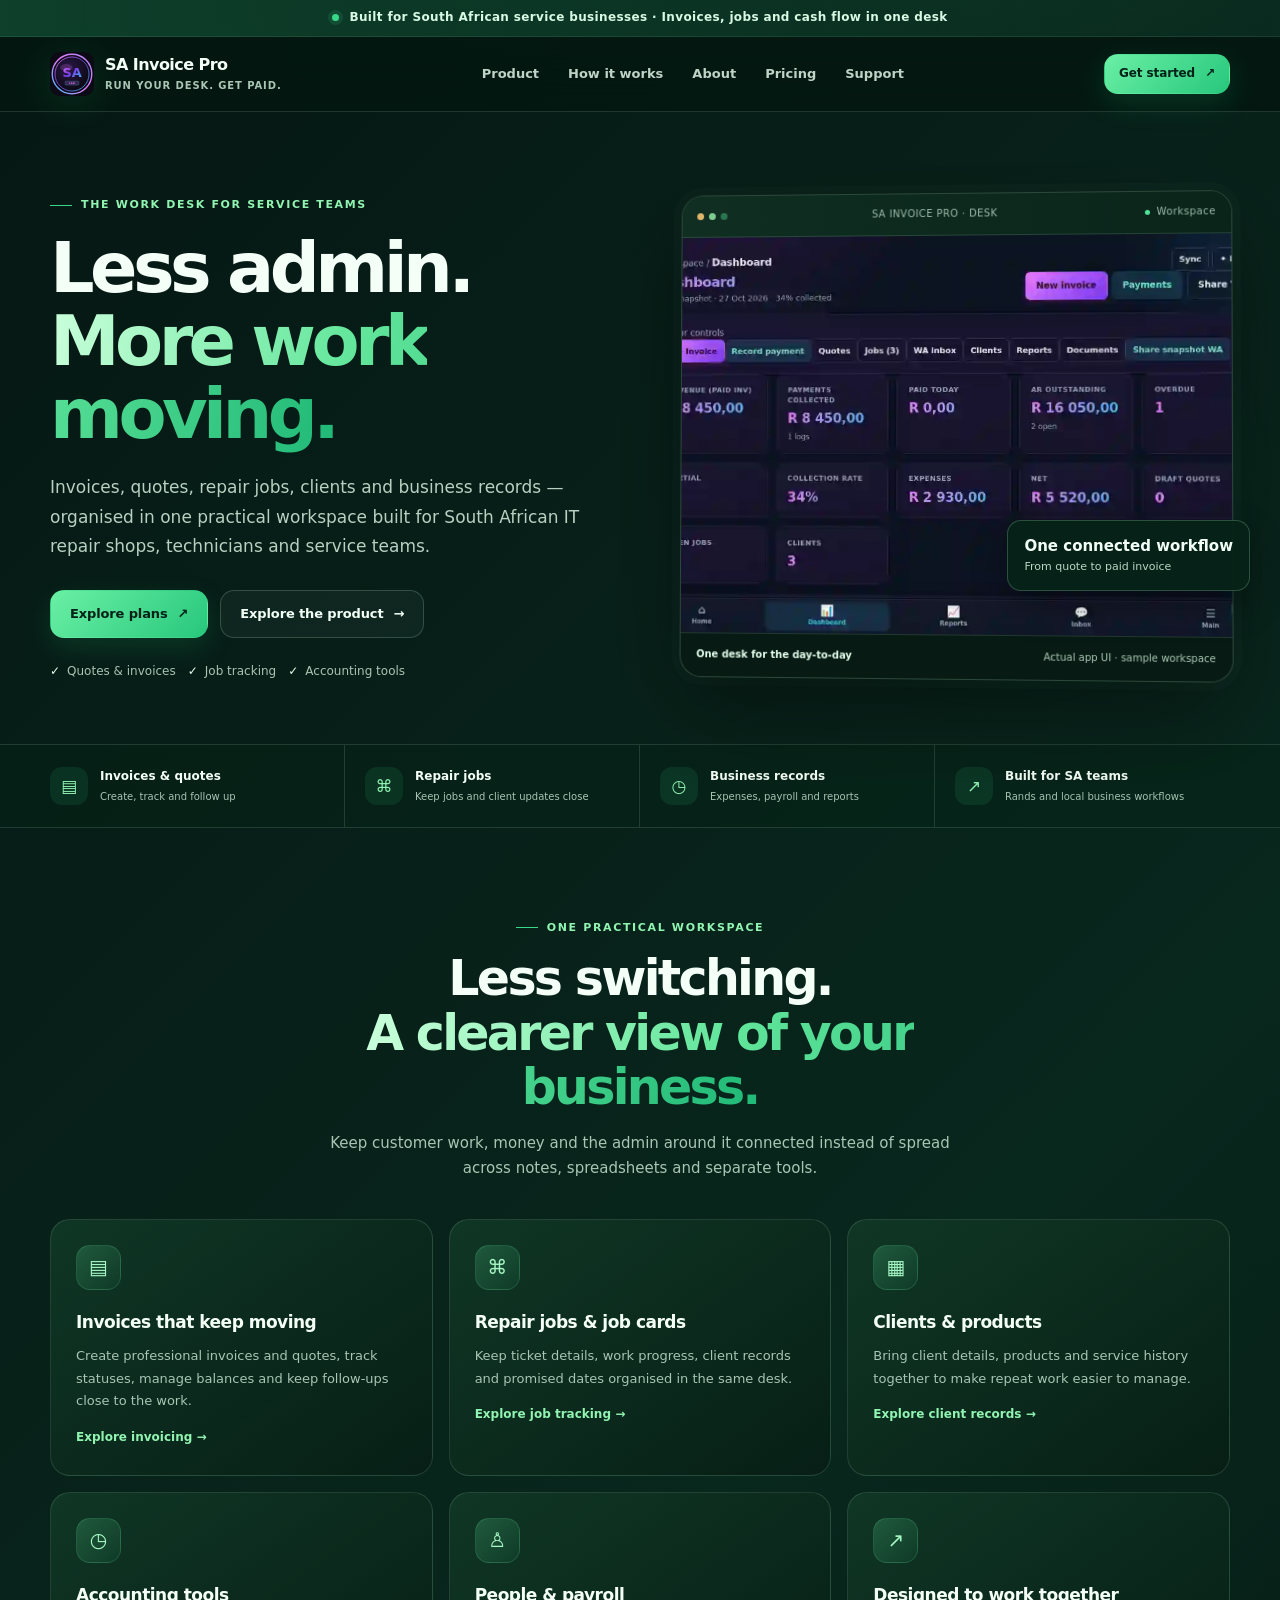
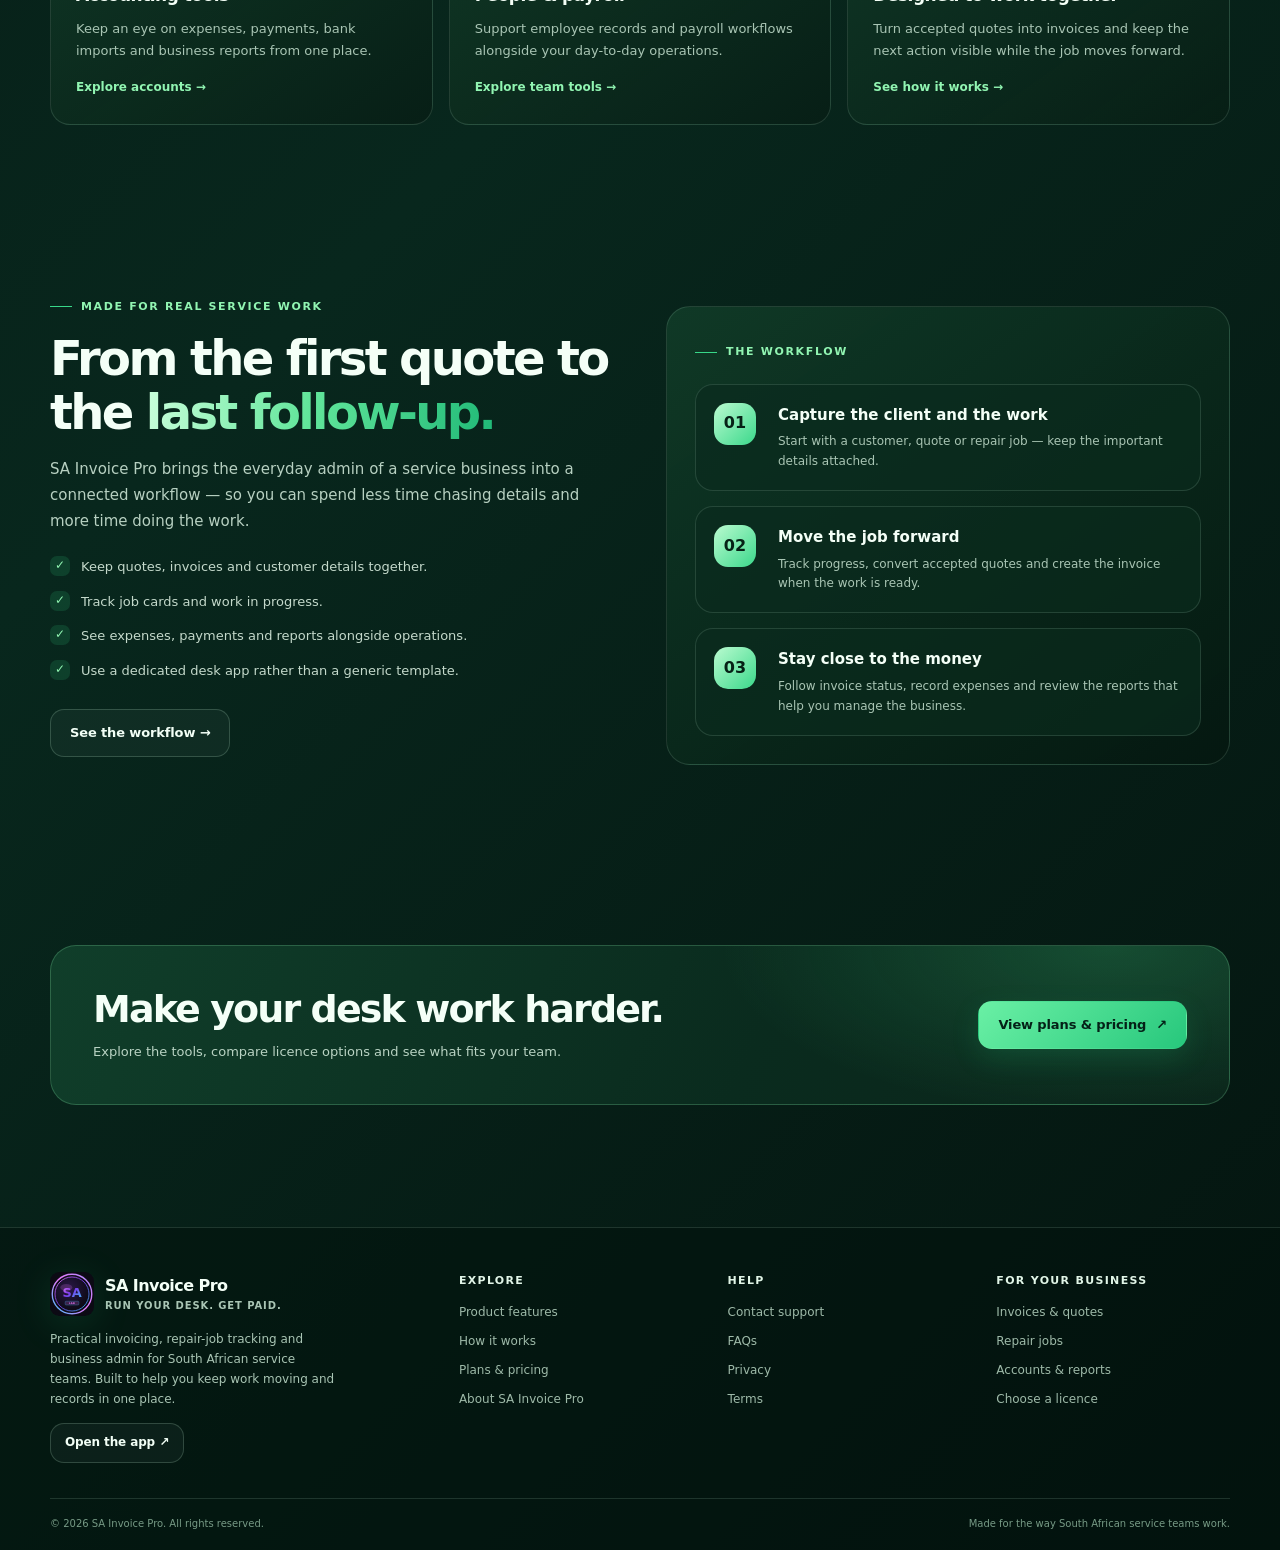
==== commit b72b5005: "feat(website): show an authentic SA Invoice Pro dashboard capture" ====
--- a/index.html
+++ b/index.html
@@ -13,8 +13,8 @@
   <div class="hero-actions"><a class="button button-primary" href="pricing.html">Explore plans <span>↗</span></a><a class="button button-secondary" href="features.html">Explore the product <span>→</span></a></div>
   <div class="micro-trust"><span><b>✓</b> Quotes & invoices</span><span><b>✓</b> Job tracking</span><span><b>✓</b> Accounting tools</span></div></div>
   <div class="hero-visual"><div class="glow-orb"></div><div class="product-window"><div class="window-bar"><span class="window-dots"><i></i><i></i><i></i></span><span>SA INVOICE PRO · DESK</span><span class="window-status">Workspace</span></div>
-  <div class="capture-fallback" id="app-preview"><div class="mini-nav"><span></span><span></span><span></span><span></span></div><div class="mini-stats"><div class="mini-stat"><small>Invoices</small><b>Money in</b></div><div class="mini-stat"><small>Job cards</small><b>Work queue</b></div><div class="mini-stat"><small>Clients</small><b>Records</b></div></div><div class="mini-chart"></div></div>
-  <div class="capture-caption"><b>One desk for the day-to-day</b><span>Product interface preview</span></div></div><div class="float-chip"><strong>One connected workflow</strong>From quote to paid invoice</div></div>
+  <img class="app-capture" src="[data-uri]" alt="Actual SA Invoice Pro dashboard with a sample workspace showing invoices, payments and accounts" loading="eager">
+  <div class="capture-caption"><b>One desk for the day-to-day</b><span>Actual app UI · sample workspace</span></div></div><div class="float-chip"><strong>One connected workflow</strong>From quote to paid invoice</div></div>
 </div></section>
 <section class="trust-strip"><div class="section-wrap trust-inner">
   <div class="trust-item"><span class="trust-icon">▤</span><div><strong>Invoices & quotes</strong><small>Create, track and follow up</small></div></div>
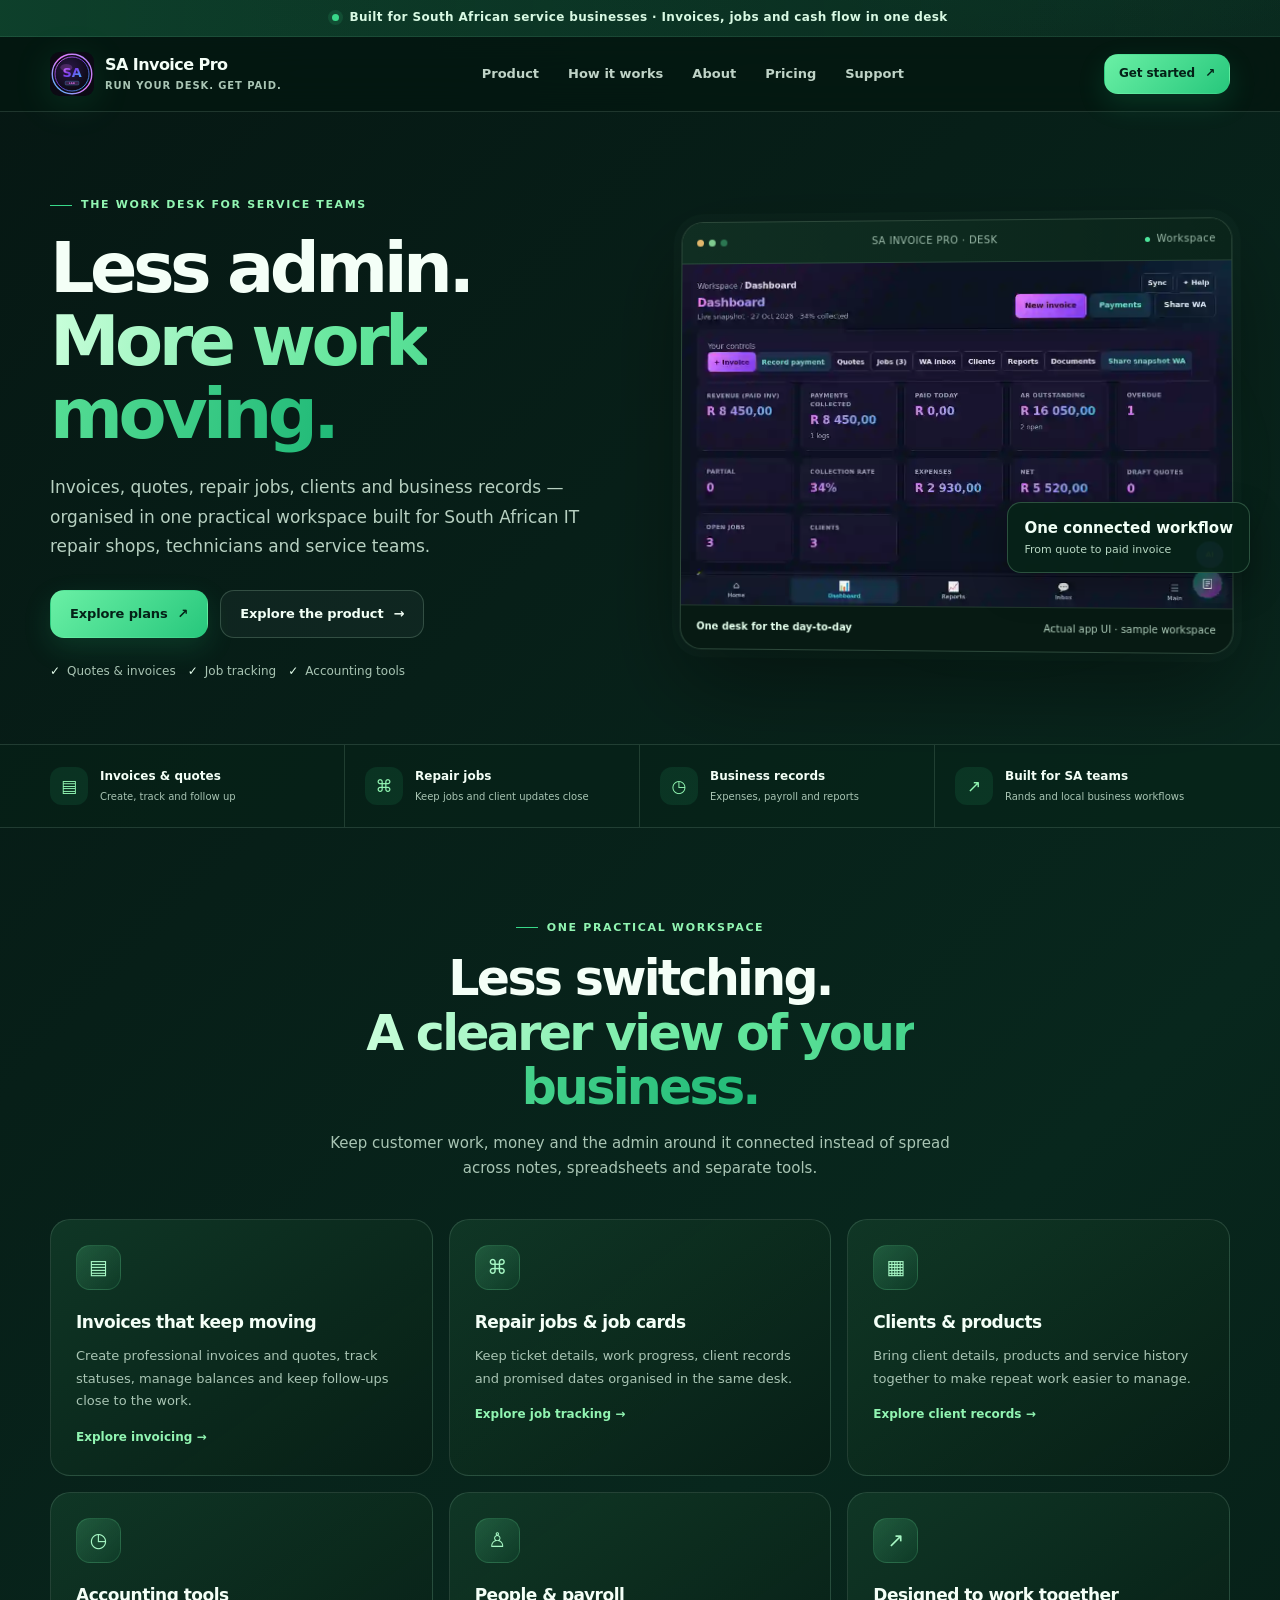
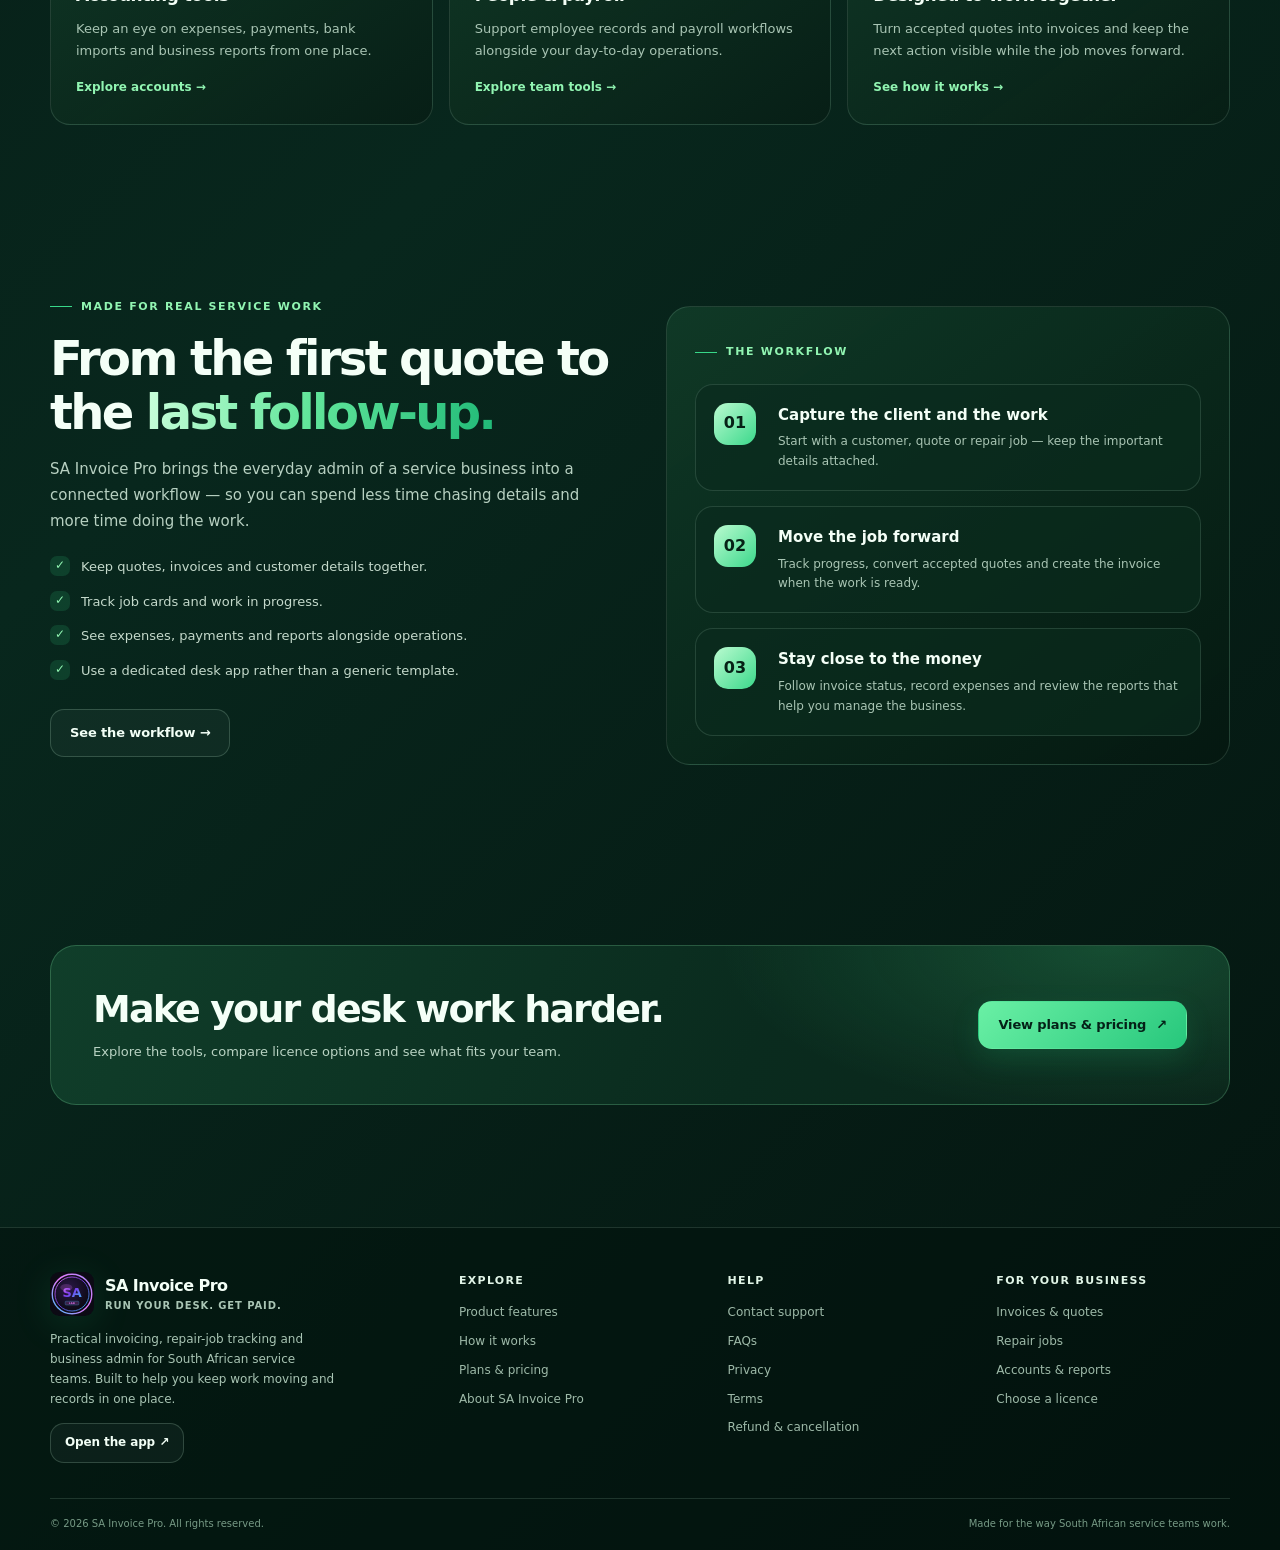
==== commit 1fca920a: "update: link refund policy from website footer" ====
--- a/index.html
+++ b/index.html
@@ -36,6 +36,6 @@
 </main><footer class="site-footer"><div class="section-wrap"><div class="footer-main">
   <div class="footer-brand"><a class="brand" href="index.html"><img src="assets/saip-logo.svg" alt=""><span class="brand-copy">SA Invoice Pro<small>Run your desk. Get paid.</small></span></a><p>Practical invoicing, repair-job tracking and business admin for South African service teams. Built to help you keep work moving and records in one place.</p><a class="button button-secondary button-small" href="https://sa-invoice-pro.pcrepairdex.workers.dev/" target="_blank" rel="noopener">Open the app ↗</a></div>
   <div class="footer-col"><h3>Explore</h3><a href="features.html">Product features</a><a href="how-it-works.html">How it works</a><a href="pricing.html">Plans & pricing</a><a href="about.html">About SA Invoice Pro</a></div>
-  <div class="footer-col"><h3>Help</h3><a href="support.html">Contact support</a><a href="support.html#faq">FAQs</a><a href="privacy.html">Privacy</a><a href="terms.html">Terms</a></div>
+  <div class="footer-col"><h3>Help</h3><a href="support.html">Contact support</a><a href="support.html#faq">FAQs</a><a href="privacy.html">Privacy</a><a href="terms.html">Terms</a><a href="refund-policy.html">Refund & cancellation</a></div>
   <div class="footer-col"><h3>For your business</h3><a href="features.html#invoicing">Invoices & quotes</a><a href="features.html#jobs">Repair jobs</a><a href="features.html#accounts">Accounts & reports</a><a href="pricing.html">Choose a licence</a></div>
 </div><div class="footer-bottom"><span>© <span data-year></span> SA Invoice Pro. All rights reserved.</span><span>Made for the way South African service teams work.</span></div></div></footer></body></html>
--- a/styles.css
+++ b/styles.css
@@ -1 +1,2 @@
-:root{color-scheme:dark;--bg:#061b15;--bg2:#08251b;--panel:#0b2b20;--panel2:#103729;--line:rgba(198,239,215,.14);--text:#f4fff7;--muted:#a9c5b4;--green:#38d889;--green2:#91f5b2;--mint:#c7ffdd;--max:1180px;--radius:24px}*{box-sizing:border-box}html{scroll-behavior:smooth;scroll-padding-top:100px}body{margin:0;background:radial-gradient(900px 600px at 85% -10%,rgba(33,166,102,.2),transparent 60%),linear-gradient(135deg,#061713 0%,#08271d 50%,#04140f 100%);color:var(--text);font-family:Inter,ui-sans-serif,system-ui,-apple-system,BlinkMacSystemFont,"Segoe UI",sans-serif;line-height:1.65;-webkit-font-smoothing:antialiased}body:before{content:"";position:fixed;inset:0;pointer-events:none;opacity:.12;background-image:radial-gradient(rgba(203,255,222,.42) .6px,transparent .6px);background-size:24px 24px;mask-image:linear-gradient(to bottom,black,transparent 70%);z-index:-1}a{color:inherit;text-decoration:none}button,input,textarea,select{font:inherit}button,a{-webkit-tap-highlight-color:transparent}img{max-width:100%;display:block}.announcement{display:flex;justify-content:center;align-items:center;gap:10px;padding:8px 16px;background:linear-gradient(90deg,rgba(22,108,69,.48),rgba(21,79,54,.22));border-bottom:1px solid rgba(158,239,190,.1);color:#d8f9e3;font-size:12px;font-weight:650;letter-spacing:.03em;text-align:center}.pulse{width:7px;height:7px;display:inline-block;background:var(--green);border-radius:50%;box-shadow:0 0 0 4px rgba(56,216,137,.12)}.site-header{position:sticky;top:0;z-index:30;display:flex;align-items:center;justify-content:space-between;gap:24px;max-width:100%;padding:15px max(24px,calc((100vw - var(--max))/2));background:rgba(4,24,17,.86);border-bottom:1px solid var(--line);backdrop-filter:blur(18px)}.brand{display:flex;align-items:center;gap:11px;flex-shrink:0}.brand img{width:44px;height:44px;object-fit:contain;filter:drop-shadow(0 7px 18px rgba(56,216,137,.12))}.brand-copy{display:flex;flex-direction:column;font-weight:850;letter-spacing:-.035em;font-size:16px;line-height:1.15}.brand-copy small{font-size:10px;letter-spacing:.09em;text-transform:uppercase;color:var(--muted);font-weight:650;margin-top:5px}.site-nav{display:flex;align-items:center;gap:5px}.site-nav a{color:#bfd3c7;font-size:13px;font-weight:650;padding:10px 12px;border-radius:12px;transition:.2s}.site-nav a:hover,.site-nav a[aria-current=page]{background:rgba(140,242,177,.1);color:#fff}.header-actions{display:flex;align-items:center;gap:10px}.menu-toggle{display:none;border:1px solid var(--line);background:var(--panel);color:var(--text);border-radius:12px;width:44px;height:44px;font-size:22px;cursor:pointer}.button{display:inline-flex;align-items:center;justify-content:center;gap:10px;min-height:48px;padding:12px 19px;border-radius:14px;border:1px solid transparent;font-size:13px;font-weight:800;letter-spacing:-.01em;cursor:pointer;transition:transform .2s,border-color .2s,background .2s}.button:hover{transform:translateY(-2px)}.button-primary{background:linear-gradient(135deg,#6af0a5,#27c77c);color:#042117;box-shadow:0 10px 28px rgba(38,199,124,.16)}.button-secondary{border-color:rgba(196,239,211,.2);background:rgba(221,255,233,.04);color:#f2fff6}.button-secondary:hover{background:rgba(221,255,233,.09);border-color:rgba(196,239,211,.36)}.button-small{min-height:40px;padding:9px 14px;font-size:12px}.section-wrap{width:min(var(--max),calc(100% - 48px));margin:0 auto}.hero{padding:76px 0 62px;position:relative}.hero-grid{display:grid;grid-template-columns:1.02fr .98fr;align-items:center;gap:52px}.eyebrow{display:inline-flex;align-items:center;gap:9px;color:var(--green2);font-size:11px;font-weight:850;text-transform:uppercase;letter-spacing:.15em}.eyebrow:before{content:"";width:22px;height:1px;background:var(--green)}h1,h2,h3,p{margin-top:0}h1{font-size:clamp(42px,5.5vw,70px);line-height:1.04;letter-spacing:-.065em;margin:18px 0 22px;font-weight:850}h1 .accent,h2 .accent{background:linear-gradient(100deg,#caffdb 0%,#62e69b 46%,#20b977 100%);-webkit-background-clip:text;background-clip:text;color:transparent}.lead{font-size:17px;line-height:1.75;color:#b7d0c1;max-width:570px}.hero-actions{display:flex;flex-wrap:wrap;gap:12px;margin:28px 0 24px}.micro-trust{display:flex;align-items:center;gap:12px;flex-wrap:wrap;color:#a8c4b3;font-size:12px}.micro-trust span{display:inline-flex;align-items:center;gap:7px}.micro-trust b{color:#e4ffed}.hero-visual{position:relative;min-width:0}.glow-orb{position:absolute;inset:8% -8% -6% 10%;background:radial-gradient(ellipse,rgba(33,200,121,.26),transparent 65%);filter:blur(22px);pointer-events:none}.product-window{position:relative;border:1px solid rgba(190,255,215,.2);border-radius:22px;background:#071a13;box-shadow:0 35px 90px rgba(0,0,0,.4),0 0 0 8px rgba(166,255,196,.025);overflow:hidden;transform:perspective(1200px) rotateY(-3deg) rotateX(1deg)}.window-bar{height:42px;display:flex;align-items:center;justify-content:space-between;padding:0 15px;background:linear-gradient(90deg,#102e22,#0a241a);border-bottom:1px solid var(--line);font-size:10px;color:#9cbbaa;letter-spacing:.04em}.window-dots{display:flex;gap:5px}.window-dots i{width:7px;height:7px;border-radius:50%;background:#2b7651}.window-dots i:first-child{background:#e1b76c}.window-dots i:nth-child(2){background:#7ecb8f}.window-status{display:flex;align-items:center;gap:6px}.window-status:before{content:"";width:5px;height:5px;background:#4de59b;border-radius:50%}.app-capture{width:100%;aspect-ratio:1.38;object-fit:cover;object-position:top center;background:#0b2017}.capture-fallback{padding:26px;background:#081b13;min-height:320px}.capture-fallback .mini-nav{display:flex;gap:7px;margin-bottom:22px}.mini-nav span{height:22px;width:74px;border-radius:7px;background:#153a28}.mini-nav span:first-child{background:#1e8753}.mini-stats{display:grid;grid-template-columns:repeat(3,1fr);gap:10px}.mini-stat{padding:14px;background:#0e2b1e;border:1px solid rgba(170,237,193,.13);border-radius:12px}.mini-stat small{color:#a4c6b2;font-size:9px}.mini-stat b{display:block;font-size:20px;color:#f4fff7;margin-top:5px}.mini-chart{height:115px;margin-top:12px;border:1px solid rgba(170,237,193,.12);border-radius:12px;background:linear-gradient(180deg,rgba(56,216,137,.13),transparent),repeating-linear-gradient(to bottom,transparent 0 27px,rgba(180,238,200,.08) 28px)}.capture-caption{display:flex;align-items:center;justify-content:space-between;gap:10px;padding:13px 16px;border-top:1px solid var(--line);font-size:10px;color:#abc9b7}.capture-caption b{color:#e4ffed}.float-chip{position:absolute;right:-20px;bottom:18%;z-index:2;padding:13px 16px;border:1px solid rgba(171,255,198,.22);border-radius:14px;background:rgba(7,35,24,.94);box-shadow:0 15px 35px rgba(0,0,0,.3);font-size:11px;color:#b7d7c3}.float-chip strong{display:block;font-size:15px;color:#f1fff6}.trust-strip{border-top:1px solid var(--line);border-bottom:1px solid var(--line);background:rgba(7,35,24,.4)}.trust-inner{display:grid;grid-template-columns:repeat(4,1fr);gap:0}.trust-item{padding:22px 20px;border-right:1px solid var(--line);display:flex;align-items:center;gap:12px}.trust-item:first-child{padding-left:0}.trust-item:last-child{border:0}.trust-icon{width:38px;height:38px;border-radius:12px;display:grid;place-items:center;background:rgba(56,216,137,.1);color:var(--green2);font-size:17px;flex-shrink:0}.trust-item strong{display:block;font-size:12px}.trust-item small{display:block;color:var(--muted);font-size:10px;margin-top:2px}.section{padding:82px 0}.section-heading{max-width:720px;margin:0 auto 38px;text-align:center}.section-heading .eyebrow{justify-content:center}.section-heading h2,.page-heading h1{font-size:clamp(32px,4vw,49px);line-height:1.12;letter-spacing:-.055em;margin:15px 0}.section-heading p,.page-heading p{color:var(--muted);font-size:15px;max-width:620px;margin:0 auto}.feature-grid{display:grid;grid-template-columns:repeat(3,1fr);gap:16px}.feature-card{padding:25px;border:1px solid var(--line);border-radius:20px;background:linear-gradient(145deg,rgba(17,57,39,.88),rgba(7,30,21,.85));min-height:205px;transition:transform .2s,border-color .2s}.feature-card:hover{transform:translateY(-4px);border-color:rgba(96,233,151,.35)}.feature-icon{width:45px;height:45px;display:grid;place-items:center;border-radius:14px;background:linear-gradient(135deg,rgba(105,241,163,.2),rgba(38,171,104,.08));border:1px solid rgba(111,237,163,.16);color:#a7f7c5;font-size:20px;margin-bottom:18px}.feature-card h3{font-size:17px;letter-spacing:-.03em;margin:0 0 9px}.feature-card p{color:var(--muted);font-size:13px;line-height:1.75;margin:0}.feature-card .text-link{display:inline-flex;margin-top:15px;color:var(--green2);font-size:12px;font-weight:800}.split-section{display:grid;grid-template-columns:1fr 1fr;align-items:center;gap:52px}.split-panel{border:1px solid var(--line);border-radius:24px;padding:28px;background:linear-gradient(145deg,rgba(17,61,41,.85),rgba(5,24,16,.9))}.check-list{list-style:none;padding:0;margin:22px 0 0;display:grid;gap:13px}.check-list li{display:flex;gap:11px;align-items:flex-start;color:#c4d9cb;font-size:13px}.check-list li:before{content:"✓";display:grid;place-items:center;flex-shrink:0;width:20px;height:20px;border-radius:7px;background:rgba(56,216,137,.15);color:#91f5b2;font-size:12px;font-weight:900}.step-list{display:grid;gap:15px}.step{display:grid;grid-template-columns:48px 1fr;gap:16px;padding:18px;border:1px solid var(--line);border-radius:18px;background:rgba(11,43,30,.68)}.step-num{width:42px;height:42px;border-radius:14px;display:grid;place-items:center;color:#062116;font-weight:900;background:linear-gradient(135deg,#bafbd0,#3bd88b)}.step h3{font-size:15px;margin:0 0 5px}.step p{font-size:12px;color:var(--muted);margin:0}.cta-band{position:relative;overflow:hidden;padding:42px;border-radius:26px;border:1px solid rgba(146,248,181,.22);background:radial-gradient(600px 260px at 90% 0%,rgba(63,213,130,.22),transparent 65%),linear-gradient(115deg,#103e2a,#0a2b1e 60%,#0a241a);display:flex;align-items:center;justify-content:space-between;gap:24px}.cta-band h2{font-size:clamp(27px,3vw,38px);line-height:1.15;letter-spacing:-.05em;margin:0 0 9px}.cta-band p{margin:0;color:#b9d3c3;font-size:13px}.page-hero{padding:70px 0 45px;text-align:center}.page-heading{max-width:800px;margin:0 auto}.page-heading h1{font-size:clamp(40px,5vw,60px)}.page-heading p{font-size:16px;line-height:1.8}.breadcrumb{color:#8eaf9b;font-size:11px;margin-bottom:15px}.breadcrumb a{color:#c1ebd0}.page-content{padding:20px 0 84px}.content-grid{display:grid;grid-template-columns:1.1fr .9fr;gap:20px}.content-panel{padding:30px;border:1px solid var(--line);border-radius:22px;background:rgba(8,39,27,.78)}.content-panel h2{font-size:24px;line-height:1.2;letter-spacing:-.04em}.content-panel p,.content-panel li{font-size:13px;color:#b5cebf}.about-values{display:grid;grid-template-columns:repeat(2,1fr);gap:14px}.value-card{padding:20px;border-radius:17px;border:1px solid var(--line);background:rgba(14,52,35,.7)}.value-card strong{display:block;font-size:14px;margin:0 0 7px}.value-card p{margin:0;font-size:12px;color:var(--muted)}.pricing-grid{display:grid;grid-template-columns:repeat(3,1fr);gap:17px;align-items:stretch}.price-card{position:relative;padding:27px;border:1px solid var(--line);border-radius:22px;background:linear-gradient(160deg,rgba(15,51,35,.96),rgba(6,27,19,.96));display:flex;flex-direction:column}.price-card.popular{border-color:rgba(83,231,143,.65);box-shadow:0 0 0 1px rgba(83,231,143,.1),0 20px 55px rgba(0,0,0,.2)}.popular-tag{position:absolute;right:18px;top:18px;padding:5px 9px;border-radius:100px;background:rgba(76,224,139,.13);border:1px solid rgba(76,224,139,.2);font-size:9px;color:#a3f7c1;font-weight:900;text-transform:uppercase;letter-spacing:.08em}.plan-label{font-size:12px;font-weight:850;color:#d5f4df}.plan-price{font-size:43px;line-height:1.2;letter-spacing:-.06em;font-weight:850;margin:15px 0 4px}.plan-price small{font-size:12px;letter-spacing:0;color:var(--muted);font-weight:600}.plan-desc{font-size:12px;color:var(--muted);min-height:42px}.plan-seat{font-size:11px;color:#a9d5ba;margin:14px 0 18px}.price-card .button{width:100%;margin-top:auto}.plan-list{list-style:none;padding:18px 0 22px;margin:0 0 22px;border-top:1px solid var(--line);display:grid;gap:11px}.plan-list li{display:flex;gap:9px;color:#bdd5c6;font-size:12px}.plan-list li:before{content:"✓";color:var(--green2);font-weight:900}.fine-print{font-size:11px;color:#88a795;text-align:center;margin:22px auto 0;max-width:720px}.faq-grid{display:grid;grid-template-columns:repeat(2,1fr);gap:14px}.faq-grid details{border:1px solid var(--line);border-radius:16px;padding:18px 20px;background:rgba(9,39,27,.65)}.faq-grid summary{cursor:pointer;font-weight:800;font-size:13px}.faq-grid details p{margin:12px 0 0;color:var(--muted);font-size:12px}.form-card{max-width:680px;margin:0 auto;padding:30px;border:1px solid var(--line);border-radius:22px;background:rgba(8,39,27,.8)}.form-card label{display:block;font-size:12px;font-weight:800;margin:0 0 7px}.form-card input,.form-card textarea{width:100%;border:1px solid rgba(188,234,204,.18);border-radius:12px;background:#061b13;color:var(--text);padding:13px 14px;outline:none}.form-card input:focus,.form-card textarea:focus{border-color:var(--green)}.form-card textarea{min-height:130px;resize:vertical}.form-card .field{margin-bottom:16px}.form-card .hint{color:var(--muted);font-size:11px}.site-footer{margin-top:40px;border-top:1px solid var(--line);background:rgba(3,19,13,.55)}.footer-main{display:grid;grid-template-columns:1.6fr 1fr 1fr 1fr;gap:35px;padding:44px 0 35px}.footer-brand p{font-size:12px;color:var(--muted);max-width:290px;margin:14px 0}.footer-col h3{font-size:11px;text-transform:uppercase;letter-spacing:.12em;color:#e1f5e7;margin:0 0 13px}.footer-col a{display:block;font-size:12px;color:#9ebaa9;margin:9px 0}.footer-col a:hover{color:var(--green2)}.footer-bottom{border-top:1px solid var(--line);padding:17px 0;display:flex;justify-content:space-between;gap:18px;color:#779b86;font-size:10px}.status-page{min-height:62vh;display:grid;place-items:center;padding:55px 0}.status-card{max-width:650px;text-align:center;padding:42px;border:1px solid var(--line);border-radius:24px;background:rgba(8,39,27,.84)}.status-symbol{margin:0 auto 20px;width:56px;height:56px;border-radius:18px;display:grid;place-items:center;background:rgba(56,216,137,.15);color:var(--green2);font-size:27px}.status-card h1{font-size:clamp(32px,4vw,48px)}.status-card p{font-size:13px;color:var(--muted)}.status-meta{margin-top:20px;padding:14px;border-radius:12px;background:rgba(182,246,202,.05);font-size:11px;color:#9cb9a8}.dialog{width:min(500px,calc(100% - 28px));border:1px solid rgba(152,243,181,.28);border-radius:22px;background:#08241a;color:var(--text);padding:0;box-shadow:0 30px 100px rgba(0,0,0,.65)}.dialog::backdrop{background:rgba(0,12,7,.78);backdrop-filter:blur(6px)}.dialog-inner{padding:26px}.dialog-top{display:flex;justify-content:space-between;gap:15px;align-items:start}.dialog-top h2{font-size:25px;letter-spacing:-.04em;margin:0 0 6px}.dialog-top p{color:var(--muted);font-size:12px;margin:0}.dialog-close{width:36px;height:36px;border-radius:10px;border:1px solid var(--line);background:rgba(255,255,255,.04);color:#fff;font-size:21px;cursor:pointer}.selected-plan{display:flex;flex-direction:column;gap:3px;padding:15px;border-radius:13px;border:1px solid rgba(137,239,170,.16);background:rgba(78,214,127,.07);margin:22px 0}.selected-plan span{font-size:10px;color:var(--muted)}.selected-plan b{font-size:13px}.selected-plan strong{font-size:23px;color:var(--green2)}.checkout-error{padding:12px;border-radius:12px;background:rgba(255,96,96,.1);border:1px solid rgba(255,96,96,.2);color:#ffc1c1;font-size:12px;margin:14px 0}.checkout-error[hidden]{display:none}.legal-copy{max-width:840px;margin:0 auto}.legal-copy h2{font-size:23px;margin-top:32px}.legal-copy p,.legal-copy li{font-size:13px;color:#b8d1c1}.legal-copy a{color:var(--green2);text-decoration:underline;text-underline-offset:3px}.not-found{text-align:center;padding:100px 0}.not-found .code{font-size:110px;font-weight:900;line-height:1;color:#57e396;letter-spacing:-.09em}.not-found h1{font-size:40px}.mobile-nav-cta{display:none}@media(max-width:980px){.site-header{padding:13px 24px}.site-nav{gap:0}.site-nav a{padding:9px 8px;font-size:12px}.header-actions .button-secondary{display:none}.hero-grid{gap:30px}.hero{padding-top:58px}.float-chip{right:-6px}.trust-inner{grid-template-columns:repeat(2,1fr)}.trust-item:nth-child(2){border-right:0}.trust-item:nth-child(3){padding-left:0;border-top:1px solid var(--line)}.trust-item:nth-child(4){border-top:1px solid var(--line)}.feature-grid{grid-template-columns:repeat(2,1fr)}.footer-main{grid-template-columns:1.4fr 1fr 1fr;gap:26px}.footer-col:last-child{grid-column:2}.pricing-grid{gap:12px}.price-card{padding:22px}}@media(max-width:760px){.site-header{padding:12px 18px;gap:12px}.brand img{width:39px;height:39px}.brand-copy{font-size:14px}.brand-copy small{font-size:9px}.menu-toggle{display:block;flex-shrink:0}.site-nav{display:none;position:absolute;top:100%;left:0;right:0;flex-direction:column;align-items:stretch;gap:4px;padding:14px 18px 18px;background:rgba(4,24,17,.98);border-bottom:1px solid var(--line);box-shadow:0 20px 35px rgba(0,0,0,.25)}.site-nav.is-open{display:flex}.site-nav a{padding:12px 13px;font-size:14px}.site-nav a[aria-current=page]{background:rgba(140,242,177,.1)}.header-actions{margin-left:auto}.header-actions .button{min-height:42px;padding:9px 12px;font-size:11px}.section-wrap{width:min(100% - 36px,var(--max))}.hero{padding:49px 0 44px}.hero-grid,.split-section,.content-grid{grid-template-columns:1fr}.hero-grid{gap:35px}.hero h1{font-size:clamp(39px,11vw,58px)}.lead{font-size:15px}.hero-visual{max-width:600px;width:100%;margin:0 auto}.product-window{transform:none}.float-chip{right:7px;bottom:12%}.section{padding:58px 0}.section-heading{margin-bottom:27px}.feature-grid{grid-template-columns:1fr}.feature-card{min-height:0;padding:22px}.trust-inner{grid-template-columns:1fr 1fr}.trust-item{padding:16px 10px;gap:9px}.trust-item:first-child{padding-left:0}.trust-icon{width:32px;height:32px}.trust-item strong{font-size:11px}.trust-item small{font-size:9px}.cta-band{padding:27px;display:block}.cta-band .button{margin-top:20px;width:100%}.page-hero{padding:52px 0 32px}.page-heading h1{font-size:clamp(37px,10vw,52px)}.page-heading p{font-size:14px}.pricing-grid{grid-template-columns:1fr;max-width:460px;margin:0 auto}.price-card{padding:25px}.plan-desc{min-height:0}.faq-grid{grid-template-columns:1fr}.about-values{grid-template-columns:1fr 1fr}.footer-main{grid-template-columns:1fr 1fr;padding:35px 0 25px;gap:24px}.footer-brand{grid-column:1/-1}.footer-col:last-child{grid-column:auto}.footer-bottom{flex-direction:column;gap:6px}.form-card,.content-panel,.status-card{padding:23px}.dialog-inner{padding:21px}}@media(max-width:420px){.header-actions .button{padding:8px 10px}.brand-copy{font-size:12px}.brand img{width:34px;height:34px}.about-values{grid-template-columns:1fr}.trust-item{align-items:flex-start}.trust-item small{line-height:1.3}.hero-actions .button{width:100%}.footer-main{grid-template-columns:1fr 1fr}.footer-col h3{font-size:10px}}+:root{color-scheme:dark;--bg:#061b15;--bg2:#08251b;--panel:#0b2b20;--panel2:#103729;--line:rgba(198,239,215,.14);--text:#f4fff7;--muted:#a9c5b4;--green:#38d889;--green2:#91f5b2;--mint:#c7ffdd;--max:1180px;--radius:24px}*{box-sizing:border-box}html{scroll-behavior:smooth;scroll-padding-top:100px}body{margin:0;background:radial-gradient(900px 600px at 85% -10%,rgba(33,166,102,.2),transparent 60%),linear-gradient(135deg,#061713 0%,#08271d 50%,#04140f 100%);color:var(--text);font-family:Inter,ui-sans-serif,system-ui,-apple-system,BlinkMacSystemFont,"Segoe UI",sans-serif;line-height:1.65;-webkit-font-smoothing:antialiased}body:before{content:"";position:fixed;inset:0;pointer-events:none;opacity:.12;background-image:radial-gradient(rgba(203,255,222,.42) .6px,transparent .6px);background-size:24px 24px;mask-image:linear-gradient(to bottom,black,transparent 70%);z-index:-1}a{color:inherit;text-decoration:none}button,input,textarea,select{font:inherit}button,a{-webkit-tap-highlight-color:transparent}img{max-width:100%;display:block}.announcement{display:flex;justify-content:center;align-items:center;gap:10px;padding:8px 16px;background:linear-gradient(90deg,rgba(22,108,69,.48),rgba(21,79,54,.22));border-bottom:1px solid rgba(158,239,190,.1);color:#d8f9e3;font-size:12px;font-weight:650;letter-spacing:.03em;text-align:center}.pulse{width:7px;height:7px;display:inline-block;background:var(--green);border-radius:50%;box-shadow:0 0 0 4px rgba(56,216,137,.12)}.site-header{position:sticky;top:0;z-index:30;display:flex;align-items:center;justify-content:space-between;gap:24px;max-width:100%;padding:15px max(24px,calc((100vw - var(--max))/2));background:rgba(4,24,17,.86);border-bottom:1px solid var(--line);backdrop-filter:blur(18px)}.brand{display:flex;align-items:center;gap:11px;flex-shrink:0}.brand img{width:44px;height:44px;object-fit:contain;filter:drop-shadow(0 7px 18px rgba(56,216,137,.12))}.brand-copy{display:flex;flex-direction:column;font-weight:850;letter-spacing:-.035em;font-size:16px;line-height:1.15}.brand-copy small{font-size:10px;letter-spacing:.09em;text-transform:uppercase;color:var(--muted);font-weight:650;margin-top:5px}.site-nav{display:flex;align-items:center;gap:5px}.site-nav a{color:#bfd3c7;font-size:13px;font-weight:650;padding:10px 12px;border-radius:12px;transition:.2s}.site-nav a:hover,.site-nav a[aria-current=page]{background:rgba(140,242,177,.1);color:#fff}.header-actions{display:flex;align-items:center;gap:10px}.menu-toggle{display:none;border:1px solid var(--line);background:var(--panel);color:var(--text);border-radius:12px;width:44px;height:44px;font-size:22px;cursor:pointer}.button{display:inline-flex;align-items:center;justify-content:center;gap:10px;min-height:48px;padding:12px 19px;border-radius:14px;border:1px solid transparent;font-size:13px;font-weight:800;letter-spacing:-.01em;cursor:pointer;transition:transform .2s,border-color .2s,background .2s}.button:hover{transform:translateY(-2px)}.button-primary{background:linear-gradient(135deg,#6af0a5,#27c77c);color:#042117;box-shadow:0 10px 28px rgba(38,199,124,.16)}.button-secondary{border-color:rgba(196,239,211,.2);background:rgba(221,255,233,.04);color:#f2fff6}.button-secondary:hover{background:rgba(221,255,233,.09);border-color:rgba(196,239,211,.36)}.button-small{min-height:40px;padding:9px 14px;font-size:12px}.section-wrap{width:min(var(--max),calc(100% - 48px));margin:0 auto}.hero{padding:76px 0 62px;position:relative}.hero-grid{display:grid;grid-template-columns:1.02fr .98fr;align-items:center;gap:52px}.eyebrow{display:inline-flex;align-items:center;gap:9px;color:var(--green2);font-size:11px;font-weight:850;text-transform:uppercase;letter-spacing:.15em}.eyebrow:before{content:"";width:22px;height:1px;background:var(--green)}h1,h2,h3,p{margin-top:0}h1{font-size:clamp(42px,5.5vw,70px);line-height:1.04;letter-spacing:-.065em;margin:18px 0 22px;font-weight:850}h1 .accent,h2 .accent{background:linear-gradient(100deg,#caffdb 0%,#62e69b 46%,#20b977 100%);-webkit-background-clip:text;background-clip:text;color:transparent}.lead{font-size:17px;line-height:1.75;color:#b7d0c1;max-width:570px}.hero-actions{display:flex;flex-wrap:wrap;gap:12px;margin:28px 0 24px}.micro-trust{display:flex;align-items:center;gap:12px;flex-wrap:wrap;color:#a8c4b3;font-size:12px}.micro-trust span{display:inline-flex;align-items:center;gap:7px}.micro-trust b{color:#e4ffed}.hero-visual{position:relative;min-width:0}.glow-orb{position:absolute;inset:8% -8% -6% 10%;background:radial-gradient(ellipse,rgba(33,200,121,.26),transparent 65%);filter:blur(22px);pointer-events:none}.product-window{position:relative;border:1px solid rgba(190,255,215,.2);border-radius:22px;background:#071a13;box-shadow:0 35px 90px rgba(0,0,0,.4),0 0 0 8px rgba(166,255,196,.025);overflow:hidden;transform:perspective(1200px) rotateY(-3deg) rotateX(1deg)}.window-bar{height:42px;display:flex;align-items:center;justify-content:space-between;padding:0 15px;background:linear-gradient(90deg,#102e22,#0a241a);border-bottom:1px solid var(--line);font-size:10px;color:#9cbbaa;letter-spacing:.04em}.window-dots{display:flex;gap:5px}.window-dots i{width:7px;height:7px;border-radius:50%;background:#2b7651}.window-dots i:first-child{background:#e1b76c}.window-dots i:nth-child(2){background:#7ecb8f}.window-status{display:flex;align-items:center;gap:6px}.window-status:before{content:"";width:5px;height:5px;background:#4de59b;border-radius:50%}.app-capture{width:100%;aspect-ratio:1.6;object-fit:contain;object-position:center;background:#071a13}.capture-fallback{padding:26px;background:#081b13;min-height:320px}.capture-fallback .mini-nav{display:flex;gap:7px;margin-bottom:22px}.mini-nav span{height:22px;width:74px;border-radius:7px;background:#153a28}.mini-nav span:first-child{background:#1e8753}.mini-stats{display:grid;grid-template-columns:repeat(3,1fr);gap:10px}.mini-stat{padding:14px;background:#0e2b1e;border:1px solid rgba(170,237,193,.13);border-radius:12px}.mini-stat small{color:#a4c6b2;font-size:9px}.mini-stat b{display:block;font-size:20px;color:#f4fff7;margin-top:5px}.mini-chart{height:115px;margin-top:12px;border:1px solid rgba(170,237,193,.12);border-radius:12px;background:linear-gradient(180deg,rgba(56,216,137,.13),transparent),repeating-linear-gradient(to bottom,transparent 0 27px,rgba(180,238,200,.08) 28px)}.capture-caption{display:flex;align-items:center;justify-content:space-between;gap:10px;padding:13px 16px;border-top:1px solid var(--line);font-size:10px;color:#abc9b7}.capture-caption b{color:#e4ffed}.float-chip{position:absolute;right:-20px;bottom:18%;z-index:2;padding:13px 16px;border:1px solid rgba(171,255,198,.22);border-radius:14px;background:rgba(7,35,24,.94);box-shadow:0 15px 35px rgba(0,0,0,.3);font-size:11px;color:#b7d7c3}.float-chip strong{display:block;font-size:15px;color:#f1fff6}.trust-strip{border-top:1px solid var(--line);border-bottom:1px solid var(--line);background:rgba(7,35,24,.4)}.trust-inner{display:grid;grid-template-columns:repeat(4,1fr);gap:0}.trust-item{padding:22px 20px;border-right:1px solid var(--line);display:flex;align-items:center;gap:12px}.trust-item:first-child{padding-left:0}.trust-item:last-child{border:0}.trust-icon{width:38px;height:38px;border-radius:12px;display:grid;place-items:center;background:rgba(56,216,137,.1);color:var(--green2);font-size:17px;flex-shrink:0}.trust-item strong{display:block;font-size:12px}.trust-item small{display:block;color:var(--muted);font-size:10px;margin-top:2px}.section{padding:82px 0}.section-heading{max-width:720px;margin:0 auto 38px;text-align:center}.section-heading .eyebrow{justify-content:center}.section-heading h2,.page-heading h1{font-size:clamp(32px,4vw,49px);line-height:1.12;letter-spacing:-.055em;margin:15px 0}.section-heading p,.page-heading p{color:var(--muted);font-size:15px;max-width:620px;margin:0 auto}.feature-grid{display:grid;grid-template-columns:repeat(3,1fr);gap:16px}.feature-card{padding:25px;border:1px solid var(--line);border-radius:20px;background:linear-gradient(145deg,rgba(17,57,39,.88),rgba(7,30,21,.85));min-height:205px;transition:transform .2s,border-color .2s}.feature-card:hover{transform:translateY(-4px);border-color:rgba(96,233,151,.35)}.feature-icon{width:45px;height:45px;display:grid;place-items:center;border-radius:14px;background:linear-gradient(135deg,rgba(105,241,163,.2),rgba(38,171,104,.08));border:1px solid rgba(111,237,163,.16);color:#a7f7c5;font-size:20px;margin-bottom:18px}.feature-card h3{font-size:17px;letter-spacing:-.03em;margin:0 0 9px}.feature-card p{color:var(--muted);font-size:13px;line-height:1.75;margin:0}.feature-card .text-link{display:inline-flex;margin-top:15px;color:var(--green2);font-size:12px;font-weight:800}.split-section{display:grid;grid-template-columns:1fr 1fr;align-items:center;gap:52px}.split-panel{border:1px solid var(--line);border-radius:24px;padding:28px;background:linear-gradient(145deg,rgba(17,61,41,.85),rgba(5,24,16,.9))}.check-list{list-style:none;padding:0;margin:22px 0 0;display:grid;gap:13px}.check-list li{display:flex;gap:11px;align-items:flex-start;color:#c4d9cb;font-size:13px}.check-list li:before{content:"✓";display:grid;place-items:center;flex-shrink:0;width:20px;height:20px;border-radius:7px;background:rgba(56,216,137,.15);color:#91f5b2;font-size:12px;font-weight:900}.step-list{display:grid;gap:15px}.step{display:grid;grid-template-columns:48px 1fr;gap:16px;padding:18px;border:1px solid var(--line);border-radius:18px;background:rgba(11,43,30,.68)}.step-num{width:42px;height:42px;border-radius:14px;display:grid;place-items:center;color:#062116;font-weight:900;background:linear-gradient(135deg,#bafbd0,#3bd88b)}.step h3{font-size:15px;margin:0 0 5px}.step p{font-size:12px;color:var(--muted);margin:0}.cta-band{position:relative;overflow:hidden;padding:42px;border-radius:26px;border:1px solid rgba(146,248,181,.22);background:radial-gradient(600px 260px at 90% 0%,rgba(63,213,130,.22),transparent 65%),linear-gradient(115deg,#103e2a,#0a2b1e 60%,#0a241a);display:flex;align-items:center;justify-content:space-between;gap:24px}.cta-band h2{font-size:clamp(27px,3vw,38px);line-height:1.15;letter-spacing:-.05em;margin:0 0 9px}.cta-band p{margin:0;color:#b9d3c3;font-size:13px}.page-hero{padding:70px 0 45px;text-align:center}.page-heading{max-width:800px;margin:0 auto}.page-heading h1{font-size:clamp(40px,5vw,60px)}.page-heading p{font-size:16px;line-height:1.8}.breadcrumb{color:#8eaf9b;font-size:11px;margin-bottom:15px}.breadcrumb a{color:#c1ebd0}.page-content{padding:20px 0 84px}.content-grid{display:grid;grid-template-columns:1.1fr .9fr;gap:20px}.content-panel{padding:30px;border:1px solid var(--line);border-radius:22px;background:rgba(8,39,27,.78)}.content-panel h2{font-size:24px;line-height:1.2;letter-spacing:-.04em}.content-panel p,.content-panel li{font-size:13px;color:#b5cebf}.about-values{display:grid;grid-template-columns:repeat(2,1fr);gap:14px}.value-card{padding:20px;border-radius:17px;border:1px solid var(--line);background:rgba(14,52,35,.7)}.value-card strong{display:block;font-size:14px;margin:0 0 7px}.value-card p{margin:0;font-size:12px;color:var(--muted)}.pricing-grid{display:grid;grid-template-columns:repeat(3,1fr);gap:17px;align-items:stretch}.price-card{position:relative;padding:27px;border:1px solid var(--line);border-radius:22px;background:linear-gradient(160deg,rgba(15,51,35,.96),rgba(6,27,19,.96));display:flex;flex-direction:column}.price-card.popular{border-color:rgba(83,231,143,.65);box-shadow:0 0 0 1px rgba(83,231,143,.1),0 20px 55px rgba(0,0,0,.2)}.popular-tag{position:absolute;right:18px;top:18px;padding:5px 9px;border-radius:100px;background:rgba(76,224,139,.13);border:1px solid rgba(76,224,139,.2);font-size:9px;color:#a3f7c1;font-weight:900;text-transform:uppercase;letter-spacing:.08em}.plan-label{font-size:12px;font-weight:850;color:#d5f4df}.plan-price{font-size:43px;line-height:1.2;letter-spacing:-.06em;font-weight:850;margin:15px 0 4px}.plan-price small{font-size:12px;letter-spacing:0;color:var(--muted);font-weight:600}.plan-desc{font-size:12px;color:var(--muted);min-height:42px}.plan-seat{font-size:11px;color:#a9d5ba;margin:14px 0 18px}.price-card .button{width:100%;margin-top:auto}.plan-list{list-style:none;padding:18px 0 22px;margin:0 0 22px;border-top:1px solid var(--line);display:grid;gap:11px}.plan-list li{display:flex;gap:9px;color:#bdd5c6;font-size:12px}.plan-list li:before{content:"✓";color:var(--green2);font-weight:900}.fine-print{font-size:11px;color:#88a795;text-align:center;margin:22px auto 0;max-width:720px}.faq-grid{display:grid;grid-template-columns:repeat(2,1fr);gap:14px}.faq-grid details{border:1px solid var(--line);border-radius:16px;padding:18px 20px;background:rgba(9,39,27,.65)}.faq-grid summary{cursor:pointer;font-weight:800;font-size:13px}.faq-grid details p{margin:12px 0 0;color:var(--muted);font-size:12px}.form-card{max-width:680px;margin:0 auto;padding:30px;border:1px solid var(--line);border-radius:22px;background:rgba(8,39,27,.8)}.form-card label{display:block;font-size:12px;font-weight:800;margin:0 0 7px}.form-card input,.form-card textarea{width:100%;border:1px solid rgba(188,234,204,.18);border-radius:12px;background:#061b13;color:var(--text);padding:13px 14px;outline:none}.form-card input:focus,.form-card textarea:focus{border-color:var(--green)}.form-card textarea{min-height:130px;resize:vertical}.form-card .field{margin-bottom:16px}.form-card .hint{color:var(--muted);font-size:11px}.site-footer{margin-top:40px;border-top:1px solid var(--line);background:rgba(3,19,13,.55)}.footer-main{display:grid;grid-template-columns:1.6fr 1fr 1fr 1fr;gap:35px;padding:44px 0 35px}.footer-brand p{font-size:12px;color:var(--muted);max-width:290px;margin:14px 0}.footer-col h3{font-size:11px;text-transform:uppercase;letter-spacing:.12em;color:#e1f5e7;margin:0 0 13px}.footer-col a{display:block;font-size:12px;color:#9ebaa9;margin:9px 0}.footer-col a:hover{color:var(--green2)}.footer-bottom{border-top:1px solid var(--line);padding:17px 0;display:flex;justify-content:space-between;gap:18px;color:#779b86;font-size:10px}.status-page{min-height:62vh;display:grid;place-items:center;padding:55px 0}.status-card{max-width:650px;text-align:center;padding:42px;border:1px solid var(--line);border-radius:24px;background:rgba(8,39,27,.84)}.status-symbol{margin:0 auto 20px;width:56px;height:56px;border-radius:18px;display:grid;place-items:center;background:rgba(56,216,137,.15);color:var(--green2);font-size:27px}.status-card h1{font-size:clamp(32px,4vw,48px)}.status-card p{font-size:13px;color:var(--muted)}.status-meta{margin-top:20px;padding:14px;border-radius:12px;background:rgba(182,246,202,.05);font-size:11px;color:#9cb9a8}.dialog{width:min(500px,calc(100% - 28px));border:1px solid rgba(152,243,181,.28);border-radius:22px;background:#08241a;color:var(--text);padding:0;box-shadow:0 30px 100px rgba(0,0,0,.65)}.dialog::backdrop{background:rgba(0,12,7,.78);backdrop-filter:blur(6px)}.dialog-inner{padding:26px}.dialog-top{display:flex;justify-content:space-between;gap:15px;align-items:start}.dialog-top h2{font-size:25px;letter-spacing:-.04em;margin:0 0 6px}.dialog-top p{color:var(--muted);font-size:12px;margin:0}.dialog-close{width:36px;height:36px;border-radius:10px;border:1px solid var(--line);background:rgba(255,255,255,.04);color:#fff;font-size:21px;cursor:pointer}.selected-plan{display:flex;flex-direction:column;gap:3px;padding:15px;border-radius:13px;border:1px solid rgba(137,239,170,.16);background:rgba(78,214,127,.07);margin:22px 0}.selected-plan span{font-size:10px;color:var(--muted)}.selected-plan b{font-size:13px}.selected-plan strong{font-size:23px;color:var(--green2)}.checkout-error{padding:12px;border-radius:12px;background:rgba(255,96,96,.1);border:1px solid rgba(255,96,96,.2);color:#ffc1c1;font-size:12px;margin:14px 0}.checkout-error[hidden]{display:none}.legal-copy{max-width:840px;margin:0 auto}.legal-copy h2{font-size:23px;margin-top:32px}.legal-copy p,.legal-copy li{font-size:13px;color:#b8d1c1}.legal-copy a{color:var(--green2);text-decoration:underline;text-underline-offset:3px}.not-found{text-align:center;padding:100px 0}.not-found .code{font-size:110px;font-weight:900;line-height:1;color:#57e396;letter-spacing:-.09em}.not-found h1{font-size:40px}.mobile-nav-cta{display:none}@media(max-width:980px){.site-header{padding:13px 24px}.site-nav{gap:0}.site-nav a{padding:9px 8px;font-size:12px}.header-actions .button-secondary{display:none}.hero-grid{gap:30px}.hero{padding-top:58px}.float-chip{right:-6px}.trust-inner{grid-template-columns:repeat(2,1fr)}.trust-item:nth-child(2){border-right:0}.trust-item:nth-child(3){padding-left:0;border-top:1px solid var(--line)}.trust-item:nth-child(4){border-top:1px solid var(--line)}.feature-grid{grid-template-columns:repeat(2,1fr)}.footer-main{grid-template-columns:1.4fr 1fr 1fr;gap:26px}.footer-col:last-child{grid-column:2}.pricing-grid{gap:12px}.price-card{padding:22px}}@media(max-width:760px){.site-header{padding:12px 18px;gap:12px}.brand img{width:39px;height:39px}.brand-copy{font-size:14px}.brand-copy small{font-size:9px}.menu-toggle{display:block;flex-shrink:0}.site-nav{display:none;position:absolute;top:100%;left:0;right:0;flex-direction:column;align-items:stretch;gap:4px;padding:14px 18px 18px;background:rgba(4,24,17,.98);border-bottom:1px solid var(--line);box-shadow:0 20px 35px rgba(0,0,0,.25)}.site-nav.is-open{display:flex}.site-nav a{padding:12px 13px;font-size:14px}.site-nav a[aria-current=page]{background:rgba(140,242,177,.1)}.header-actions{margin-left:auto}.header-actions .button{min-height:42px;padding:9px 12px;font-size:11px}.section-wrap{width:min(100% - 36px,var(--max))}.hero{padding:49px 0 44px}.hero-grid,.split-section,.content-grid{grid-template-columns:1fr}.hero-grid{gap:35px}.hero h1{font-size:clamp(39px,11vw,58px)}.lead{font-size:15px}.hero-visual{max-width:600px;width:100%;margin:0 auto}.product-window{transform:none}.float-chip{right:7px;bottom:12%}.section{padding:58px 0}.section-heading{margin-bottom:27px}.feature-grid{grid-template-columns:1fr}.feature-card{min-height:0;padding:22px}.trust-inner{grid-template-columns:1fr 1fr}.trust-item{padding:16px 10px;gap:9px}.trust-item:first-child{padding-left:0}.trust-icon{width:32px;height:32px}.trust-item strong{font-size:11px}.trust-item small{font-size:9px}.cta-band{padding:27px;display:block}.cta-band .button{margin-top:20px;width:100%}.page-hero{padding:52px 0 32px}.page-heading h1{font-size:clamp(37px,10vw,52px)}.page-heading p{font-size:14px}.pricing-grid{grid-template-columns:1fr;max-width:460px;margin:0 auto}.price-card{padding:25px}.plan-desc{min-height:0}.faq-grid{grid-template-columns:1fr}.about-values{grid-template-columns:1fr 1fr}.footer-main{grid-template-columns:1fr 1fr;padding:35px 0 25px;gap:24px}.footer-brand{grid-column:1/-1}.footer-col:last-child{grid-column:auto}.footer-bottom{flex-direction:column;gap:6px}.form-card,.content-panel,.status-card{padding:23px}.dialog-inner{padding:21px}}@media(max-width:420px){.header-actions .button{padding:8px 10px}.brand-copy{font-size:12px}.brand img{width:34px;height:34px}.about-values{grid-template-columns:1fr}.trust-item{align-items:flex-start}.trust-item small{line-height:1.3}.hero-actions .button{width:100%}.footer-main{grid-template-columns:1fr 1fr}.footer-col h3{font-size:10px}}
+.dialog label{display:block;font-size:12px;font-weight:800;margin:0 0 7px}.dialog input{width:100%;border:1px solid rgba(188,234,204,.18);border-radius:12px;background:#061b13;color:var(--text);padding:13px 14px;outline:none}.dialog input:focus{border-color:var(--green)}.dialog .hint{line-height:1.6}
